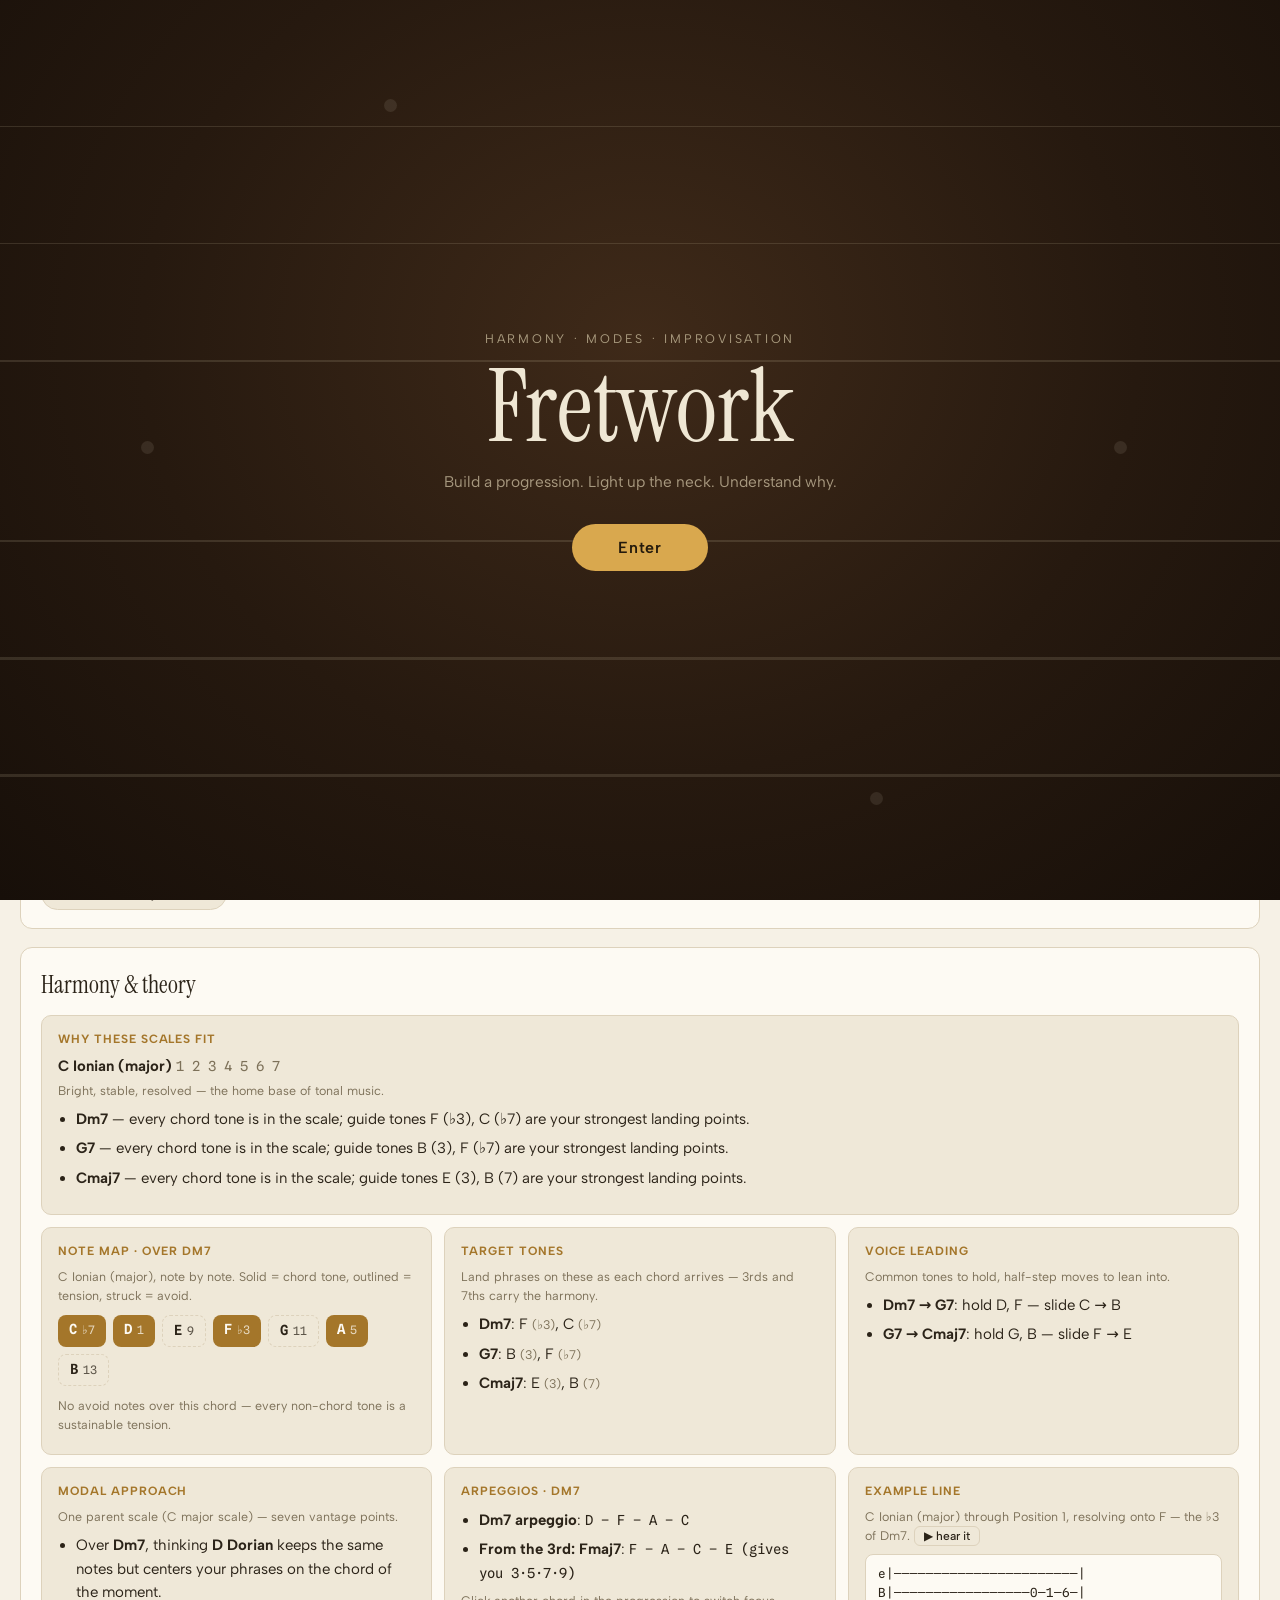
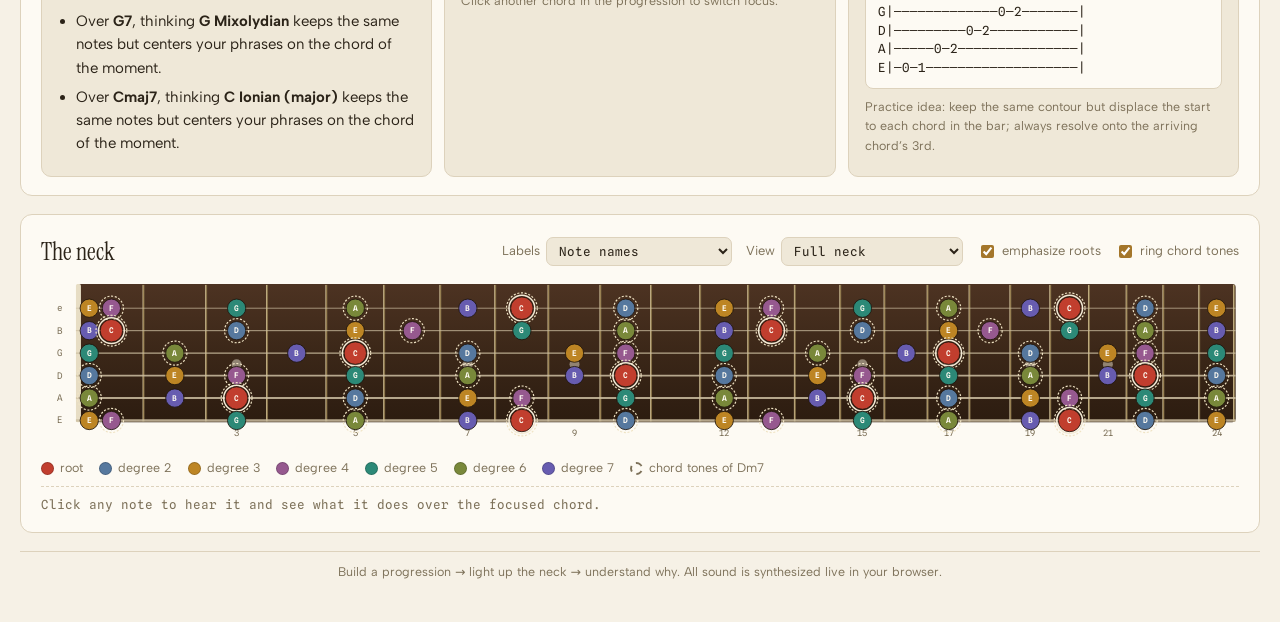
==== index.html @ 066315a7 "Fretwork: guitar harmony & scale visualizer Single-file web app: progression builder, scale/mode mat" ====
<!doctype html><html lang="en"><head><meta charset="utf-8"><meta name="viewport" content="width=device-width, initial-scale=1"></head><body>
<title>Fretwork</title>
<link rel="stylesheet" href="https://fonts.googleapis.com/css2?family=Instrument+Serif:ital@0;1&family=Albert+Sans:wght@400;500;600;700&family=Spline+Sans+Mono:wght@400;600&display=swap">
<style>
/* ============================================================
   Fretwork — styles
   Tokens: complete light palette on :root; dark redefines tokens
   only, twice (media-guarded + explicit data-theme).
   ============================================================ */

:root {
  --bg: #f6f1e6;
  --surface: #fdfaf3;
  --surface2: #efe8d8;
  --border: #ddd2bc;
  --ink: #2b2318;
  --muted: #7d7159;
  --accent: #a4762a;
  --accent-ink: #fdfaf3;
  --accent-soft: #a4762a22;
  --avoid: #b23a2c;
  --ring: #efe3c4;
  --deg1: #c13e2e; --deg2: #56789e; --deg3: #bd8524; --deg4: #96598f;
  --deg5: #2c8977; --deg6: #79883a; --deg7: #675cb0;
  --sc0: #bf5636; --sc1: #3c7c9d; --sc2: #6c8933; --sc3: #855aa8;
}
@media (prefers-color-scheme: dark) {
  :root:not([data-theme="light"]) {
    --bg: #1e1812;
    --surface: #292117;
    --surface2: #352b1d;
    --border: #493b26;
    --ink: #efe7d4;
    --muted: #a89a7e;
    --accent: #d9a84e;
    --accent-ink: #241a0c;
    --accent-soft: #d9a84e2b;
    --avoid: #e06552;
    --ring: #efe3c4;
    --deg1: #e4614c; --deg2: #7aa2ca; --deg3: #dfa63f; --deg4: #c07eb8;
    --deg5: #48b19a; --deg6: #a4b352; --deg7: #9c90dd;
    --sc0: #e07a54; --sc1: #5fa8cc; --sc2: #9cba4f; --sc3: #b287d6;
  }
}
:root[data-theme="dark"] {
  --bg: #1e1812;
  --surface: #292117;
  --surface2: #352b1d;
  --border: #493b26;
  --ink: #efe7d4;
  --muted: #a89a7e;
  --accent: #d9a84e;
  --accent-ink: #241a0c;
  --accent-soft: #d9a84e2b;
  --avoid: #e06552;
  --ring: #efe3c4;
  --deg1: #e4614c; --deg2: #7aa2ca; --deg3: #dfa63f; --deg4: #c07eb8;
  --deg5: #48b19a; --deg6: #a4b352; --deg7: #9c90dd;
  --sc0: #e07a54; --sc1: #5fa8cc; --sc2: #9cba4f; --sc3: #b287d6;
}

* { box-sizing: border-box; }
[hidden] { display: none !important; }
.prog-rail, .fret-scroll, .lib-diagram, .tab { scrollbar-color: var(--border) transparent; scrollbar-width: thin; }
body {
  margin: 0;
  background: var(--bg);
  color: var(--ink);
  font-family: 'Albert Sans', system-ui, sans-serif;
  font-size: 15px;
  line-height: 1.55;
}
#app { max-width: 1280px; margin: 0 auto; padding: 0 20px 40px; }
.mono, select, input[type="search"] { font-family: 'Spline Sans Mono', ui-monospace, monospace; }
.mono { font-size: 0.92em; }
.muted { color: var(--muted); }
.small { font-size: 12.5px; }
h2, h3 { text-wrap: balance; }

/* ---------- header ---------- */
.top {
  display: flex; align-items: center; gap: 20px; flex-wrap: wrap;
  padding: 18px 0 14px;
  border-bottom: 1px solid var(--border);
  margin-bottom: 18px;
}
.brand { display: flex; align-items: baseline; gap: 12px; margin-right: auto; }
.wordmark {
  font-family: 'Instrument Serif', Georgia, serif;
  font-size: 34px; letter-spacing: 0.01em;
}
.tagline { color: var(--muted); font-size: 12.5px; letter-spacing: 0.08em; text-transform: uppercase; }
.tabs { display: flex; gap: 6px; }
.tab-btn {
  border: 1px solid var(--border); background: var(--surface);
  color: var(--ink); border-radius: 999px; padding: 7px 18px;
  font: 600 14px 'Albert Sans', sans-serif; cursor: pointer;
}
.tab-btn.on { background: var(--accent); border-color: var(--accent); color: var(--accent-ink); }

/* ---------- panels ---------- */
.panel {
  background: var(--surface); border: 1px solid var(--border);
  border-radius: 12px; padding: 18px 20px; margin-bottom: 18px;
}
.panel-head {
  display: flex; align-items: center; justify-content: space-between;
  gap: 14px; flex-wrap: wrap; margin-bottom: 12px;
}
.panel-head h2 {
  font-family: 'Instrument Serif', Georgia, serif;
  font-size: 24px; font-weight: 400; margin: 0;
}
.actions { display: flex; align-items: center; gap: 10px; flex-wrap: wrap; }

.btn, .mini-btn {
  border: 1px solid var(--border); background: var(--surface2); color: var(--ink);
  border-radius: 8px; padding: 6px 12px; cursor: pointer;
  font: 500 13.5px 'Albert Sans', sans-serif;
}
.mini-btn { padding: 2px 9px; font-size: 12px; border-radius: 6px; }
.btn:hover, .mini-btn:hover, .chip:hover { border-color: var(--accent); }
.btn:disabled { opacity: 0.4; cursor: default; }
button:focus-visible, select:focus-visible, input:focus-visible, [data-action]:focus-visible {
  outline: 2px solid var(--accent); outline-offset: 2px;
}

/* ---------- progression rail ---------- */
.prog-rail {
  display: flex; align-items: stretch; gap: 8px;
  overflow-x: auto; padding: 4px 2px 10px;
}
.chord-arrow { align-self: center; color: var(--muted); font-size: 18px; }
.chord-card {
  position: relative; min-width: 138px; flex: 0 0 auto;
  background: var(--surface2); border: 1.5px solid var(--border);
  border-radius: 10px; padding: 10px 12px 12px; cursor: pointer;
  transition: border-color 0.15s, transform 0.15s;
}
.chord-card.focused { border-color: var(--accent); box-shadow: 0 0 0 3px var(--accent-soft); }
.chord-sym {
  font-family: 'Instrument Serif', Georgia, serif;
  font-size: 30px; line-height: 1.1; cursor: pointer;
}
.chord-sym:hover { color: var(--accent); }
.chord-notes { color: var(--muted); font-size: 11.5px; margin: 2px 0 8px; }
.chord-selects { display: grid; gap: 5px; }
.chord-selects select {
  width: 100%; padding: 4px 6px; border-radius: 6px;
  border: 1px solid var(--border); background: var(--surface); color: var(--ink);
  font-size: 12px;
}
.chord-remove {
  position: absolute; top: 6px; right: 8px;
  border: none; background: none; color: var(--muted);
  font-size: 16px; cursor: pointer; padding: 0 4px; border-radius: 4px;
}
.chord-remove:hover { color: var(--avoid); }
.chord-remove:disabled { opacity: 0.25; cursor: default; }

/* ---------- suggestions ---------- */
.fam-card {
  border: 1px solid var(--border); border-radius: 10px;
  padding: 12px 14px; margin-bottom: 10px; background: var(--surface2);
}
.fam-head { display: flex; align-items: center; gap: 10px; margin-bottom: 8px; flex-wrap: wrap; }
.badge {
  font-size: 11px; font-weight: 600; letter-spacing: 0.05em;
  padding: 2px 9px; border-radius: 999px;
  background: var(--accent-soft); color: var(--accent);
  border: 1px solid var(--accent);
}
.chip-row { display: flex; flex-wrap: wrap; gap: 7px; }
.chip {
  border: 1px solid var(--border); background: var(--surface); color: var(--ink);
  border-radius: 999px; padding: 5px 13px; cursor: pointer;
  font: 500 13px 'Albert Sans', sans-serif; text-align: left;
}
.chip small { color: var(--muted); font-weight: 400; }
.chip.on { background: var(--accent); border-color: var(--accent); color: var(--accent-ink); }
.chip.on small { color: var(--accent-ink); opacity: 0.75; }
.near { margin: 6px 0 14px; }
.near summary { cursor: pointer; color: var(--muted); font-size: 13.5px; padding: 4px 0; }
.near > div { padding-top: 8px; }
#sugg-perchord h3, #selected-scales h3 {
  font-size: 12px; text-transform: uppercase; letter-spacing: 0.08em;
  color: var(--muted); margin: 16px 0 8px;
}
.perchord-row { display: flex; align-items: baseline; gap: 12px; margin-bottom: 7px; flex-wrap: wrap; }
.pc-label { min-width: 72px; font-weight: 600; }
.sel-row { display: flex; flex-wrap: wrap; gap: 8px; }
.sel-pill {
  display: inline-flex; align-items: center; gap: 7px;
  border: 1px solid var(--border); border-radius: 999px;
  background: var(--surface2); padding: 5px 8px 5px 10px; font-size: 13.5px;
}
.sel-pill button { border: none; background: none; color: var(--muted); cursor: pointer; font-size: 13px; padding: 0 3px; }
.sel-pill button:hover { color: var(--accent); }
.swatch {
  display: inline-block; width: 13px; height: 13px; border-radius: 50%;
  border: 1px solid #00000033;
}
.swatch.ring { background: none; border: 2px dashed var(--muted); }

/* ---------- theory panel ---------- */
.theory-grid {
  display: grid; gap: 12px;
  grid-template-columns: repeat(auto-fit, minmax(310px, 1fr));
}
.tcard {
  border: 1px solid var(--border); border-radius: 10px;
  background: var(--surface2); padding: 14px 16px;
}
.tcard.wide { grid-column: 1 / -1; }
.tcard h3 {
  margin: 0 0 6px; font-size: 12px; font-weight: 700;
  text-transform: uppercase; letter-spacing: 0.08em; color: var(--accent);
}
.tcard ul { margin: 8px 0 0; padding-left: 18px; }
.tcard li { margin-bottom: 6px; }
.tcard p { margin: 6px 0; }
.theory-sub { margin-bottom: 10px; }
.theory-sub p { margin: 3px 0; }
.nchip-row { display: flex; flex-wrap: wrap; gap: 7px; margin: 10px 0; }
.nchip {
  display: inline-flex; align-items: baseline; gap: 5px;
  padding: 4px 11px; border-radius: 8px; font-weight: 600; font-size: 14px;
  font-family: 'Spline Sans Mono', monospace;
}
.nchip small { font-weight: 400; color: inherit; opacity: 0.75; }
.nchip.chord { background: var(--accent); color: var(--accent-ink); }
.nchip.tension { border: 1.5px dashed var(--border); color: var(--ink); }
.nchip.avoid { border: 1.5px solid var(--avoid); color: var(--avoid); text-decoration: line-through; }
.tab {
  background: var(--surface); border: 1px solid var(--border); border-radius: 8px;
  padding: 10px 12px; overflow-x: auto; font-size: 12.5px; line-height: 1.5;
  margin: 8px 0;
}

/* ---------- fretboard ---------- */
.fret-controls { display: flex; align-items: center; gap: 14px; flex-wrap: wrap; }
.ctl { display: inline-flex; align-items: center; gap: 6px; font-size: 13px; color: var(--muted); }
.ctl select {
  padding: 5px 8px; border-radius: 7px; border: 1px solid var(--border);
  background: var(--surface2); color: var(--ink); font-size: 12.5px;
}
.chk { display: inline-flex; align-items: center; gap: 5px; font-size: 13px; color: var(--muted); cursor: pointer; }
.chk input { accent-color: var(--accent); }
.pos-controls { display: inline-flex; align-items: center; gap: 8px; }
.fret-scroll { overflow-x: auto; padding-bottom: 6px; }
#fret-wrap svg { min-width: 1080px; display: block; }
#fret-wrap svg.fb-compact { min-width: 0; }
g.note.clickable { cursor: pointer; }
.legend { display: flex; flex-wrap: wrap; gap: 6px 16px; margin-top: 10px; font-size: 12.5px; color: var(--muted); }
.lg { display: inline-flex; align-items: center; gap: 6px; }
.status {
  margin-top: 8px; font-size: 12.5px; color: var(--muted);
  border-top: 1px dashed var(--border); padding-top: 8px; min-height: 1.6em;
}

/* ---------- library ---------- */
#lib-search {
  border: 1px solid var(--border); background: var(--surface2); color: var(--ink);
  border-radius: 8px; padding: 8px 14px; font-size: 13.5px; width: min(360px, 100%);
}
.lib-cats { margin-bottom: 16px; }
.lib-grid {
  display: grid; gap: 14px;
  grid-template-columns: repeat(auto-fill, minmax(330px, 1fr));
}
.lib-card {
  border: 1px solid var(--border); border-radius: 10px;
  background: var(--surface2); padding: 14px 16px;
  display: flex; flex-direction: column;
}
.lib-card header { display: flex; align-items: center; justify-content: space-between; gap: 10px; }
.lib-card h3 {
  margin: 0; font-family: 'Instrument Serif', Georgia, serif;
  font-weight: 400; font-size: 19px;
}
.lib-body { font-size: 13.5px; }
.lib-body p { margin: 8px 0; }
.lib-diagram { margin-top: auto; padding-top: 8px; overflow-x: auto; }
.lib-actions { display: flex; align-items: center; gap: 10px; margin-top: 8px; flex-wrap: wrap; }

/* ---------- footer ---------- */
.foot {
  color: var(--muted); font-size: 12.5px; text-align: center;
  padding: 10px 0 0; border-top: 1px solid var(--border);
}

/* ---------- splash ----------
   Deliberately single-theme: the splash is the dark-wood stage
   curtain in both light and dark mode; every color is explicit. */
#splash {
  position: fixed; inset: 0; z-index: 50;
  background: radial-gradient(ellipse at 50% 38%, #3f2a19 0%, #26190f 55%, #170f09 100%);
  display: grid; place-items: center; overflow: hidden;
  transition: opacity 0.7s ease, visibility 0.7s;
}
#splash.gone { opacity: 0; visibility: hidden; pointer-events: none; }
.splash-strings { position: absolute; inset: 0; }
.splash-strings span {
  position: absolute; left: 0; right: 0; display: block;
  background: #cdbfa2; opacity: 0.16; transform-origin: left center;
  animation: strum 1.1s cubic-bezier(0.2, 0.7, 0.3, 1) both;
}
.splash-strings i {
  position: absolute; width: 13px; height: 13px; border-radius: 50%;
  background: #e9e2cf; opacity: 0.1;
}
.splash-card {
  position: relative; text-align: center; padding: 24px;
  animation: rise 0.9s ease 0.35s both;
}
.splash-eyebrow {
  color: #a89a7e; font-size: 12.5px; letter-spacing: 0.22em;
  text-transform: uppercase; margin: 0 0 6px;
}
.splash-title {
  font-family: 'Instrument Serif', Georgia, serif; font-weight: 400;
  color: #efe7d4; font-size: clamp(58px, 13vw, 100px);
  line-height: 1.05; margin: 0;
}
.splash-tag { color: #cdbfa2; opacity: 0.75; margin: 10px 0 0; font-size: 15.5px; }
.splash-enter {
  margin-top: 30px; border: none; cursor: pointer;
  background: #d9a84e; color: #241a0c;
  border-radius: 999px; padding: 14px 46px;
  font: 600 16px 'Albert Sans', sans-serif; letter-spacing: 0.04em;
  transition: transform 0.15s ease, background 0.15s ease;
}
.splash-enter:hover { background: #e7bc66; transform: translateY(-1px); }
.splash-enter:focus-visible { outline: 2px solid #efe7d4; outline-offset: 3px; }
@keyframes strum { from { transform: scaleX(0); opacity: 0; } }
@keyframes rise { from { transform: translateY(14px); opacity: 0; } }

/* ---------- responsive ---------- */
@media (max-width: 640px) {
  #app { padding: 0 10px 30px; }
  .panel { padding: 13px 13px; }
  .wordmark { font-size: 27px; }
  .tagline { display: none; }
  .chord-card { min-width: 120px; }
  .panel-head h2 { font-size: 21px; }
}
@media (prefers-reduced-motion: reduce) {
  * { transition: none !important; animation: none !important; }
}
</style>
<div id="app">
<div id="splash">
  <div class="splash-strings" aria-hidden="true">
    <span style="top:14%;height:1px;animation-delay:.05s"></span>
    <span style="top:27%;height:1.3px;animation-delay:.14s"></span>
    <span style="top:40%;height:1.7px;animation-delay:.23s"></span>
    <span style="top:60%;height:2.1px;animation-delay:.32s"></span>
    <span style="top:73%;height:2.5px;animation-delay:.41s"></span>
    <span style="top:86%;height:3px;animation-delay:.5s"></span>
    <i style="left:11%;top:49%"></i><i style="left:87%;top:49%"></i>
    <i style="left:30%;top:11%"></i><i style="left:68%;top:88%"></i>
  </div>
  <div class="splash-card">
    <p class="splash-eyebrow">harmony · modes · improvisation</p>
    <h1 class="splash-title">Fretwork</h1>
    <p class="splash-tag">Build a progression. Light up the neck. Understand why.</p>
    <button id="enter-btn" class="splash-enter">Enter</button>
  </div>
</div>
<header class="top">
  <div class="brand">
    <span class="wordmark">Fretwork</span>
    <span class="tagline">harmony · modes · improvisation</span>
  </div>
  <nav class="tabs" aria-label="Views">
    <button class="tab-btn" data-action="tab" data-tab="studio">Studio</button>
    <button class="tab-btn" data-action="tab" data-tab="library">Library</button>
  </nav>
  <button id="theme-btn" class="btn theme-btn" data-action="theme" title="Theme">◐ auto</button>
</header>

<main id="view-studio">
  <section class="panel">
    <div class="panel-head">
      <h2>Progression</h2>
      <div class="actions">
        <span id="prog-count" class="muted small"></span>
        <button class="btn" data-action="play-prog">▶ Play</button>
        <button class="btn" id="add-chord" data-action="add-chord">＋ Add chord</button>
      </div>
    </div>
    <div id="prog-rail" class="prog-rail"></div>
    <p class="muted small">Click a card to focus it (theory panels follow the focused chord) · click the big symbol to hear it · 2–12 chords.</p>
  </section>

  <section class="panel">
    <div class="panel-head"><h2>Scales that fit</h2></div>
    <div id="sugg-full"></div>
    <details id="sugg-near" class="near"><summary>Near fits — one clashing chord</summary><div></div></details>
    <div id="sugg-perchord"></div>
    <div id="selected-scales"></div>
  </section>

  <section class="panel">
    <div class="panel-head"><h2>Harmony &amp; theory</h2></div>
    <div id="theory-panel" class="theory-grid"></div>
  </section>

  <section class="panel">
    <div class="panel-head">
      <h2>The neck</h2>
      <div class="fret-controls">
        <label class="ctl">Labels
          <select id="label-mode">
            <option value="names" selected>Note names</option>
            <option value="intervals">Intervals (♭3, ♯4…)</option>
            <option value="degrees">Degrees (1–7)</option>
            <option value="none">None</option>
          </select>
        </label>
        <label class="ctl">View
          <select id="view-mode">
            <option value="full" selected>Full neck</option>
            <option value="caged">CAGED positions</option>
            <option value="3nps">3 notes per string</option>
            <option value="custom">Custom shape</option>
          </select>
        </label>
        <label class="chk"><input type="checkbox" id="opt-roots" checked> emphasize roots</label>
        <label class="chk"><input type="checkbox" id="opt-rings" checked> ring chord tones</label>
        <span id="pos-controls" class="pos-controls" hidden>
          <button class="btn" data-action="pos-prev" aria-label="Previous position">‹</button>
          <span id="pos-label" class="small"></span>
          <button class="btn" data-action="pos-next" aria-label="Next position">›</button>
        </span>
        <button class="btn" id="clear-custom" data-action="clear-custom" hidden>Clear shape</button>
      </div>
    </div>
    <div class="fret-scroll"><div id="fret-wrap"></div></div>
    <div id="fret-legend" class="legend"></div>
    <div id="fret-status" class="status mono" aria-live="polite">Click any note to hear it and see what it does over the focused chord.</div>
  </section>
</main>

<main id="view-library" hidden>
  <section class="panel">
    <div class="panel-head">
      <h2>Theory library</h2>
      <input id="lib-search" type="search" placeholder="Search scales, chords, harmony…" aria-label="Search the library">
    </div>
    <div id="lib-cats" class="chip-row lib-cats"></div>
    <div id="lib-list" class="lib-grid"></div>
  </section>
</main>

<footer class="foot">
  Build a progression → light up the neck → understand why. All sound is synthesized live in your browser.
</footer>
</div>
<script>
/* ============================================================
   Fretwork — theory data layer
   Single source of truth: every scale and chord is defined by a
   degree-formula array; semitones are derived from it, so the
   displayed formula can never disagree with the computed notes.
   ============================================================ */

const DEG_SEMITONES = {
  '1': 0, '♭2': 1, '2': 2, '♯2': 3, '♭3': 3, '3': 4, '4': 5, '♯4': 6,
  '♭5': 6, '5': 7, '♯5': 8, '♭6': 8, '6': 9, '♭♭7': 9, '♭7': 10, '7': 11,
  '♭9': 1, '9': 2, '♯9': 3, '11': 5, '♯11': 6, '♭13': 8, '13': 9,
};

const LETTERS = ['C', 'D', 'E', 'F', 'G', 'A', 'B'];
const LETTER_PCS = { C: 0, D: 2, E: 4, F: 5, G: 7, A: 9, B: 11 };

// Preferred spelling per pitch class (jazz-leaning: flats for black keys except F♯)
const PC_PREFERRED = ['C', 'D♭', 'D', 'E♭', 'E', 'F', 'F♯', 'G', 'A♭', 'A', 'B♭', 'B'];
const PC_SHARP = ['C', 'C♯', 'D', 'D♯', 'E', 'F', 'F♯', 'G', 'G♯', 'A', 'A♯', 'B'];
const PC_FLAT  = ['C', 'D♭', 'D', 'E♭', 'E', 'F', 'G♭', 'G', 'A♭', 'A', 'B♭', 'B'];
// Root choices offered in dropdowns (dual-named where enharmonic)
const ROOT_CHOICES = [
  { pc: 0, label: 'C' }, { pc: 1, label: 'C♯ / D♭' }, { pc: 2, label: 'D' },
  { pc: 3, label: 'D♯ / E♭' }, { pc: 4, label: 'E' }, { pc: 5, label: 'F' },
  { pc: 6, label: 'F♯ / G♭' }, { pc: 7, label: 'G' }, { pc: 8, label: 'G♯ / A♭' },
  { pc: 9, label: 'A' }, { pc: 10, label: 'A♯ / B♭' }, { pc: 11, label: 'B' },
];

/* ---------------- Chord types ----------------
   family drives tension/avoid-note logic:
   major | minor | dominant | dim | aug | sus            */
const CHORD_TYPES = {
  maj:   { name: 'Major',            symbol: '',       degrees: ['1', '3', '5'],                family: 'major' },
  min:   { name: 'Minor',            symbol: 'm',      degrees: ['1', '♭3', '5'],               family: 'minor' },
  dom7:  { name: 'Dominant 7',       symbol: '7',      degrees: ['1', '3', '5', '♭7'],          family: 'dominant' },
  maj7:  { name: 'Major 7',          symbol: 'maj7',   degrees: ['1', '3', '5', '7'],           family: 'major' },
  min7:  { name: 'Minor 7',          symbol: 'm7',     degrees: ['1', '♭3', '5', '♭7'],         family: 'minor' },
  maj6:  { name: 'Major 6',          symbol: '6',      degrees: ['1', '3', '5', '6'],           family: 'major' },
  min6:  { name: 'Minor 6',          symbol: 'm6',     degrees: ['1', '♭3', '5', '6'],          family: 'minor' },
  mMaj7: { name: 'Minor–major 7',    symbol: 'm(maj7)',degrees: ['1', '♭3', '5', '7'],          family: 'minor' },
  dim:   { name: 'Diminished',       symbol: 'dim',    degrees: ['1', '♭3', '♭5'],              family: 'dim' },
  dim7:  { name: 'Diminished 7',     symbol: 'dim7',   degrees: ['1', '♭3', '♭5', '♭♭7'],       family: 'dim' },
  m7b5:  { name: 'Half-diminished',  symbol: 'm7♭5',   degrees: ['1', '♭3', '♭5', '♭7'],        family: 'dim' },
  aug:   { name: 'Augmented',        symbol: 'aug',    degrees: ['1', '3', '♯5'],               family: 'aug' },
  sus2:  { name: 'Sus2',             symbol: 'sus2',   degrees: ['1', '2', '5'],                family: 'sus' },
  sus4:  { name: 'Sus4',             symbol: 'sus4',   degrees: ['1', '4', '5'],                family: 'sus' },
  sus7:  { name: '7sus4',            symbol: '7sus4',  degrees: ['1', '4', '5', '♭7'],          family: 'dominant' },
  dom9:  { name: 'Dominant 9',       symbol: '9',      degrees: ['1', '3', '5', '♭7', '9'],     family: 'dominant' },
  b5:    { name: '7♭5',              symbol: '7♭5',    degrees: ['1', '3', '♭5', '♭7'],         family: 'dominant' },
  s5:    { name: '7♯5',              symbol: '7♯5',    degrees: ['1', '3', '♯5', '♭7'],         family: 'dominant' },
  b9:    { name: '7♭9',              symbol: '7♭9',    degrees: ['1', '3', '5', '♭7', '♭9'],    family: 'dominant' },
  s9:    { name: '7♯9',              symbol: '7♯9',    degrees: ['1', '3', '5', '♭7', '♯9'],    family: 'dominant' },
  alt:   { name: '7alt',             symbol: '7alt',   degrees: ['1', '3', '♭7', '♭9', '♯9', '♭5', '♯5'], family: 'dominant' },
};

/* ---------------- Scales & modes ---------------- */
const SCALE_CATEGORIES = [
  'Major scale modes', 'Minor scales', 'Harmonic minor', 'Melodic minor modes',
  'Pentatonic & blues', 'Bebop', 'Symmetric',
];

const SCALES = {
  ionian:       { name: 'Ionian (major)',        cat: 'Major scale modes', degrees: ['1','2','3','4','5','6','7'],
    character: 'Bright, stable, resolved — the home base of tonal music.',
    use: 'Major and maj7 chords functioning as the tonic (I).' },
  dorian:       { name: 'Dorian',                cat: 'Major scale modes', degrees: ['1','2','♭3','4','5','6','♭7'],
    character: 'Minor with a bright natural 6 — soulful and open, less dark than Aeolian.',
    use: 'Minor 7 chords, especially the ii chord and modal minor vamps (So What, Oye Como Va).' },
  phrygian:     { name: 'Phrygian',              cat: 'Major scale modes', degrees: ['1','♭2','♭3','4','5','♭6','♭7'],
    character: 'Dark and Spanish-flavored; the ♭2 is its signature tension.',
    use: 'Minor chords in flamenco/metal contexts; the iii chord in a major key.' },
  lydian:       { name: 'Lydian',                cat: 'Major scale modes', degrees: ['1','2','3','♯4','5','6','7'],
    character: 'Floating, dreamlike major sound — the ♯4 removes the major scale’s only avoid note.',
    use: 'Maj7 chords, especially IV; film-score colors; maj7♯11.' },
  mixolydian:   { name: 'Mixolydian',            cat: 'Major scale modes', degrees: ['1','2','3','4','5','6','♭7'],
    character: 'Major with a ♭7 — bluesy, rolling, unresolved. The dominant-chord home scale.',
    use: 'Dominant 7 chords, blues and rock vamps, the V chord.' },
  aeolian:      { name: 'Aeolian (natural minor)', cat: 'Minor scales',    degrees: ['1','2','♭3','4','5','♭6','♭7'],
    character: 'The natural minor scale — melancholy, classic minor-key sound.',
    use: 'Minor tonic chords (i); rock and pop minor keys.' },
  locrian:      { name: 'Locrian',               cat: 'Major scale modes', degrees: ['1','♭2','♭3','4','♭5','♭6','♭7'],
    character: 'Unstable by design: no perfect 5th. At home only over half-diminished chords.',
    use: 'm7♭5 chords (the ii in a minor ii–V–i).' },
  harmonicMinor:{ name: 'Harmonic minor',        cat: 'Harmonic minor',   degrees: ['1','2','♭3','4','5','♭6','7'],
    character: 'Minor with a raised 7 — the aug-2nd gap between ♭6 and 7 gives it an exotic pull.',
    use: 'Minor keys where the V chord is dominant; m(maj7) chords.' },
  phrygDom:     { name: 'Phrygian dominant',     cat: 'Harmonic minor',   degrees: ['1','♭2','3','4','5','♭6','♭7'],
    character: '5th mode of harmonic minor — flamenco, klezmer, surf. Major 3rd against ♭2 and ♭6.',
    use: 'V7 chords resolving to minor (esp. 7♭9); Spanish vamps.' },
  melodicMinor: { name: 'Melodic minor',         cat: 'Melodic minor modes', degrees: ['1','2','♭3','4','5','6','7'],
    character: 'A minor scale whose top half is pure major — smooth, sophisticated minor sound.',
    use: 'm6 and m(maj7) chords; the minor tonic in jazz.' },
  dorianB2:     { name: 'Dorian ♭2',             cat: 'Melodic minor modes', degrees: ['1','♭2','♭3','4','5','6','♭7'],
    character: '2nd mode of melodic minor — Dorian shaded darker by the ♭2.',
    use: 'Susb9 sounds; Phrygian-flavored m7 chords.' },
  lydianAug:    { name: 'Lydian augmented',      cat: 'Melodic minor modes', degrees: ['1','2','3','♯4','♯5','6','7'],
    character: '3rd mode of melodic minor — Lydian pushed further out with a ♯5.',
    use: 'Maj7♯5 chords; dreamlike, unresolved major colors.' },
  lydianDom:    { name: 'Lydian dominant',       cat: 'Melodic minor modes', degrees: ['1','2','3','♯4','5','6','♭7'],
    character: '4th mode of melodic minor — Mixolydian with ♯4. The classic sound over 7♯11.',
    use: 'Non-resolving dominants: tritone subs, backdoor dominants, bVII7.' },
  mixoB6:       { name: 'Mixolydian ♭6',         cat: 'Melodic minor modes', degrees: ['1','2','3','4','5','♭6','♭7'],
    character: '5th mode of melodic minor — a dominant sound that leans toward minor.',
    use: 'V7 resolving to minor; 7♭13 chords.' },
  locrianN2:    { name: 'Locrian ♮2',            cat: 'Melodic minor modes', degrees: ['1','2','♭3','4','♭5','♭6','♭7'],
    character: '6th mode of melodic minor — Locrian with a usable natural 9.',
    use: 'The modern first choice over m7♭5 chords.' },
  altered:      { name: 'Altered (super Locrian)', cat: 'Melodic minor modes', degrees: ['1','♭2','♯2','3','♭5','♭6','♭7'],
    character: '7th mode of melodic minor — every tension altered: ♭9 ♯9 ♭5 ♯5. Maximum pull.',
    use: 'V7alt chords resolving strongly (usually to minor, often to major too).' },
  majPent:      { name: 'Major pentatonic',      cat: 'Pentatonic & blues', degrees: ['1','2','3','5','6'],
    character: 'Five notes, zero avoid notes — the safest bright melodic vocabulary there is.',
    use: 'Major chords and keys; country, pop, rock solos.' },
  minPent:      { name: 'Minor pentatonic',      cat: 'Pentatonic & blues', degrees: ['1','♭3','4','5','♭7'],
    character: 'The guitarist’s mother tongue. Five notes that work over nearly any minor or bluesy chord.',
    use: 'Minor chords, blues, rock — and over dominant chords for a gritty ♯9 color.' },
  minBlues:     { name: 'Minor blues scale',     cat: 'Pentatonic & blues', degrees: ['1','♭3','4','♭5','5','♭7'],
    character: 'Minor pentatonic plus the ♭5 “blue note” — a chromatic passing tone with attitude.',
    use: 'Blues in any form; minor and dominant chords.' },
  majBlues:     { name: 'Major blues scale',     cat: 'Pentatonic & blues', degrees: ['1','2','♭3','3','5','6'],
    character: 'Major pentatonic plus the ♭3 blue note sliding into the 3 — sweet with a smirk.',
    use: 'Major-key blues, western swing, BB King-style major phrasing.' },
  bebopDom:     { name: 'Bebop dominant',        cat: 'Bebop',            degrees: ['1','2','3','4','5','6','♭7','7'],
    character: 'Mixolydian plus a passing natural 7 — eight notes so chord tones land on downbeats.',
    use: 'Dominant 7 chords in swing/bebop lines.' },
  bebopMaj:     { name: 'Bebop major',           cat: 'Bebop',            degrees: ['1','2','3','4','5','♯5','6','7'],
    character: 'Major scale plus a passing ♯5 between 5 and 6 — the same downbeat trick for major chords.',
    use: 'Major and maj6 chords in swing lines.' },
  wholeTone:    { name: 'Whole tone',            cat: 'Symmetric',        degrees: ['1','2','3','♯4','♯5','♭7'],
    character: 'Six equal whole steps — weightless, ambiguous, dreamlike. Only two of these exist.',
    use: '7♯5 and 7♭5 chords; augmented colors.' },
  dimWH:        { name: 'Diminished (whole–half)', cat: 'Symmetric',      degrees: ['1','2','♭3','4','♭5','♭6','6','7'],
    character: 'Eight notes alternating whole–half. Symmetric: repeats every minor 3rd.',
    use: 'dim7 chords. Only three distinct diminished scales exist.' },
  dimHW:        { name: 'Diminished (half–whole)', cat: 'Symmetric',      degrees: ['1','♭2','♯2','3','♯4','5','6','♭7'],
    character: 'Half–whole ordering — a dominant sound with ♭9, ♯9 and ♯11 but a natural 13.',
    use: '7♭9 and 13♭9 chords; Stravinsky-to-jazz crunch.' },
  augScale:     { name: 'Augmented scale',       cat: 'Symmetric',        degrees: ['1','♯2','3','5','♯5','7'],
    character: 'Alternating minor 3rd / half step — repeats every major 3rd. Angular, modern.',
    use: 'Maj7♯5 and aug chords; Coltrane-school colors.' },
};

// Mode families: modes that share one parent pitch-class set,
// listed in parent-degree order. Used to group suggestions.
const MODE_FAMILIES = [
  { parent: 'ionian', label: 'major scale',
    modes: [['ionian',0],['dorian',2],['phrygian',4],['lydian',5],['mixolydian',7],['aeolian',9],['locrian',11]] },
  { parent: 'melodicMinor', label: 'melodic minor',
    modes: [['melodicMinor',0],['dorianB2',2],['lydianAug',3],['lydianDom',5],['mixoB6',7],['locrianN2',9],['altered',11]] },
  { parent: 'harmonicMinor', label: 'harmonic minor',
    modes: [['harmonicMinor',0],['phrygDom',7]] },
];

/* Chord-scale map: candidate scale keys (built on the chord root)
   per chord type, in rough order of "most inside" → "most out". */
const CHORD_SCALE_MAP = {
  maj:   ['ionian', 'lydian', 'majPent', 'majBlues', 'bebopMaj'],
  maj7:  ['ionian', 'lydian', 'majPent', 'bebopMaj', 'lydianAug'],
  maj6:  ['ionian', 'lydian', 'majPent', 'bebopMaj'],
  min:   ['dorian', 'aeolian', 'minPent', 'melodicMinor', 'minBlues'],
  min7:  ['dorian', 'aeolian', 'phrygian', 'minPent', 'minBlues'],
  min6:  ['dorian', 'melodicMinor', 'minPent'],
  mMaj7: ['melodicMinor', 'harmonicMinor'],
  dom7:  ['mixolydian', 'lydianDom', 'bebopDom', 'minPent', 'minBlues', 'dimHW', 'altered'],
  dom9:  ['mixolydian', 'lydianDom', 'bebopDom'],
  sus7:  ['mixolydian', 'dorianB2', 'majPent'],
  sus2:  ['ionian', 'mixolydian', 'majPent'],
  sus4:  ['mixolydian', 'ionian', 'minPent'],
  dim:   ['dimWH', 'locrian'],
  dim7:  ['dimWH'],
  m7b5:  ['locrianN2', 'locrian'],
  aug:   ['wholeTone', 'augScale', 'lydianAug'],
  b5:    ['wholeTone', 'lydianDom', 'altered'],
  s5:    ['wholeTone', 'altered', 'mixoB6'],
  b9:    ['dimHW', 'phrygDom', 'altered'],
  s9:    ['altered', 'dimHW', 'minBlues'],
  alt:   ['altered'],
};
/* ============================================================
   Fretwork — harmony engine
   Pure functions over the theory data. No DOM access here.
   ============================================================ */

const mod12 = (n) => ((n % 12) + 12) % 12;

function degreeNumber(deg) { return parseInt(deg.replace(/[^0-9]/g, ''), 10); }

function scalePcs(rootPc, scaleKey) {
  return SCALES[scaleKey].degrees.map((d) => mod12(rootPc + DEG_SEMITONES[d]));
}
function chordPcs(rootPc, typeKey) {
  return CHORD_TYPES[typeKey].degrees.map((d) => mod12(rootPc + DEG_SEMITONES[d]));
}

/* ---------- Spelling ---------- */
// Spell one degree relative to a named root, using letter arithmetic
// so F♯ major yields E♯, not F.
// pragmatic=true swaps theoretically-correct-but-awkward names
// (F♭, B♯, double accidentals) for their everyday equivalents —
// used for chord symbols, where B♭m7♭5 beats A♯m7♭5.
function spellDegree(rootName, rootPc, deg, pragmatic = false) {
  const rootLetter = rootName[0];
  const li = LETTERS.indexOf(rootLetter);
  const n = degreeNumber(deg);
  const letter = LETTERS[(li + n - 1) % 7];
  const target = mod12(rootPc + DEG_SEMITONES[deg]);
  const diff = mod12(target - LETTER_PCS[letter]);
  const acc = { 0: '', 1: '♯', 2: '𝄪', 11: '♭', 10: '𝄫' }[diff];
  const out = acc === undefined ? PC_PREFERRED[target] : letter + acc;
  if (pragmatic && (/[𝄪𝄫]/.test(out) || ['E♯', 'B♯', 'C♭', 'F♭'].includes(out)))
    return PC_PREFERRED[target];
  return out;
}

// Choose the root spelling (sharp vs flat name) that spells the
// whole degree set with the fewest ugly accidentals.
function bestRootName(rootPc, degrees, pragmatic = false) {
  const candidates = [...new Set([PC_SHARP[rootPc], PC_FLAT[rootPc]])];
  const preferred = PC_PREFERRED[rootPc];
  const cost = (name) => degrees.reduce((sum, d) => {
    const s = spellDegree(name, rootPc, d, pragmatic);
    if (/[𝄪𝄫]/.test(s)) return sum + 3;
    if (['E♯', 'B♯', 'C♭', 'F♭'].includes(s)) return sum + 2;
    if (/[♯♭]/.test(s)) return sum + 1;
    return sum;
  }, 0) + (name === preferred ? 0 : 0.1);
  candidates.sort((a, b) => cost(a) - cost(b));
  return candidates[0];
}

function spellScale(rootPc, scaleKey) {
  const degrees = SCALES[scaleKey].degrees;
  const rootName = bestRootName(rootPc, degrees);
  return { rootName, notes: degrees.map((d) => spellDegree(rootName, rootPc, d)) };
}
function spellChord(rootPc, typeKey) {
  const degrees = CHORD_TYPES[typeKey].degrees;
  const rootName = bestRootName(rootPc, degrees, true);
  return { rootName, notes: degrees.map((d) => spellDegree(rootName, rootPc, d, true)) };
}
function chordSymbol(chord) {
  return spellChord(chord.root, chord.type).rootName + CHORD_TYPES[chord.type].symbol;
}

/* ---------- Interval naming (note against a chord) ---------- */
const TENSION_NAMES = ['R', '♭9', '9', '♯9', '3', '11', '♯11', '5', '♭13', '13', '♭7', '7'];

/* ---------- Scale ↔ progression matching ---------- */
// A scale "fits" a chord when every chord tone is in the scale.
function scaleFitsChord(pcsSet, chord) {
  return chordPcs(chord.root, chord.type).every((pc) => pcsSet.has(pc));
}

// All (root, scale) pairs ranked against the progression.
// Returns { full, near, perChord } — see README for the algorithm.
function matchScales(progression) {
  const full = [];
  const near = [];
  const n = progression.length;
  const chordRootSet = new Set(progression.map((c) => c.root));

  for (let root = 0; root < 12; root++) {
    for (const key of Object.keys(SCALES)) {
      const pcs = scalePcs(root, key);
      const set = new Set(pcs);
      const fits = progression.map((c) => scaleFitsChord(set, c));
      const count = fits.filter(Boolean).length;
      const entry = { root, key, pcs, count, fits };
      if (count === n) full.push(entry);
      else if (n >= 3 && count === n - 1) near.push(entry);
    }
  }

  const catRank = (k) => SCALE_CATEGORIES.indexOf(SCALES[k].cat);
  const rank = (e) =>
    (e.root === progression[0].root ? 0 : chordRootSet.has(e.root) ? 1 : 2) * 100 + catRank(e.key);
  full.sort((a, b) => rank(a) - rank(b));
  near.sort((a, b) => rank(a) - rank(b));

  // Per-chord chord-scale suggestions, ranked by agreement with the
  // notes the rest of the progression uses.
  const unionPcs = new Set(progression.flatMap((c) => chordPcs(c.root, c.type)));
  const perChord = progression.map((chord) => {
    const cands = CHORD_SCALE_MAP[chord.type] || ['ionian'];
    return cands
      .map((key) => {
        const pcs = scalePcs(chord.root, key);
        const overlap = pcs.filter((pc) => unionPcs.has(pc)).length / pcs.length;
        return { root: chord.root, key, pcs, overlap };
      })
      .sort((a, b) => b.overlap - a.overlap)
      .slice(0, 4);
  });

  return { full, near, perChord };
}

// Group full fits: mode-family sets collapse into one family card;
// everything else lists individually.
function groupFullFits(full) {
  const families = [];
  const singles = [];
  const seenFamily = new Set();
  const modeToFamily = {};
  for (const fam of MODE_FAMILIES)
    for (const [k, offset] of fam.modes) modeToFamily[k] = { fam, offset };

  for (const e of full) {
    const m = modeToFamily[e.key];
    if (m) {
      const parentRoot = mod12(e.root - m.offset);
      const id = m.fam.parent + ':' + parentRoot;
      if (seenFamily.has(id)) continue;
      seenFamily.add(id);
      const modes = m.fam.modes.map(([k, off]) => ({ root: mod12(parentRoot + off), key: k }));
      families.push({ id, fam: m.fam, parentRoot, modes, rank: full.indexOf(e) });
    } else {
      singles.push(e);
    }
  }
  return { families, singles };
}

/* ---------- Note classification over a chord ----------
   Each scale note is a chord tone, a tension, or an avoid note.
   Avoid = a non-chord-tone a half step above a chord tone (it pulls
   down and blurs the chord), EXCEPT altered tensions over dominant
   chords, where that rub is the point.                              */
function classifyNote(pc, chord) {
  const cPcs = chordPcs(chord.root, chord.type);
  const family = CHORD_TYPES[chord.type].family;
  const interval = mod12(pc - chord.root);
  const name = TENSION_NAMES[interval];
  const idx = cPcs.indexOf(pc);
  if (idx >= 0) return { role: 'chord', name: CHORD_TYPES[chord.type].degrees[idx] };
  const rubs = cPcs.some((t) => mod12(pc - t) === 1);
  if (rubs) {
    const altOK = family === 'dominant' && ['♭9', '♯9', '♭13', '♯11'].includes(name);
    if (!altOK) return { role: 'avoid', name };
  }
  return { role: 'tension', name };
}

/* ---------- Voice leading between adjacent chords ---------- */
function voiceLeading(a, b) {
  const aPcs = chordPcs(a.root, a.type);
  const bPcs = new Set(chordPcs(b.root, b.type));
  const aSpell = spellChord(a.root, a.type);
  const bSpell = spellChord(b.root, b.type);
  const nameOf = (spelled, pcs, pc) => spelled.notes[pcs.indexOf(pc)];
  const bList = chordPcs(b.root, b.type);

  const common = aPcs.filter((pc) => bPcs.has(pc))
    .map((pc) => nameOf(aSpell, aPcs, pc));
  const moves = [];
  for (const pc of aPcs) {
    if (bPcs.has(pc)) continue;
    for (const step of [1, -1]) {
      const to = mod12(pc + step);
      if (bPcs.has(to)) {
        moves.push(nameOf(aSpell, aPcs, pc) + ' → ' + nameOf(bSpell, bList, to));
        break;
      }
    }
  }
  return { common, moves };
}

/* ---------- Guide tones / targets ---------- */
function targetTones(chord) {
  const t = CHORD_TYPES[chord.type];
  const spelled = spellChord(chord.root, chord.type);
  const picks = [];
  t.degrees.forEach((d, i) => {
    const n = degreeNumber(d);
    if (n === 3 || n === 7 || (n === 4 && t.family === 'sus') || (n === 6 && t.degrees.length === 4))
      picks.push({ deg: d, note: spelled.notes[i] });
  });
  if (!picks.length) picks.push({ deg: t.degrees[1], note: spelled.notes[1] });
  return picks;
}

// Superimposed arpeggio suggestion: for 7th chords, the arpeggio built
// on the 3rd gives 3-5-7-9 of the underlying harmony.
function arpeggioIdeas(chord) {
  const t = CHORD_TYPES[chord.type];
  const spelled = spellChord(chord.root, chord.type);
  const ideas = [{ label: chordSymbol(chord) + ' arpeggio', notes: spelled.notes.join(' – ') }];
  if (t.degrees.length >= 4) {
    const third = mod12(chord.root + DEG_SEMITONES[t.degrees[1]]);
    const superType = { major: 'min7', minor: 'maj7', dominant: 'm7b5', dim: 'min7', aug: 'maj7', sus: 'min7' }[t.family];
    if (superType && CHORD_TYPES[superType]) {
      const s = spellChord(third, superType);
      ideas.push({
        label: 'From the 3rd: ' + s.rootName + CHORD_TYPES[superType].symbol,
        notes: s.notes.join(' – ') + '  (gives you 3·5·7·9)',
      });
    }
  }
  return ideas;
}
/* ============================================================
   Fretwork — fretboard rendering
   Pure SVG-string generation. Strings drawn player-diagram style:
   high e on top. sIdx 0 = high e … 5 = low E.
   ============================================================ */

const OPEN_MIDI = [64, 59, 55, 50, 45, 40]; // e B G D A E
const STRING_LABELS = ['e', 'B', 'G', 'D', 'A', 'E'];
const INLAY_FRETS = [3, 5, 7, 9, 15, 17, 19, 21];
const DOUBLE_INLAYS = [12, 24];

// Gently tapered fret spacing (real spacing reads cramped past fret 15)
function fretX(f, frets, width, nutX) {
  const raw = (n) => 1 - Math.pow(2, -n / 26);
  return nutX + (raw(f) / raw(frets)) * (width - nutX);
}

function pieSlice(cx, cy, r, a0, a1) {
  const p = (a) => [cx + r * Math.cos(a), cy + r * Math.sin(a)];
  const [x0, y0] = p(a0), [x1, y1] = p(a1);
  const large = a1 - a0 > Math.PI ? 1 : 0;
  return `M${cx},${cy} L${x0.toFixed(2)},${y0.toFixed(2)} A${r},${r} 0 ${large} 1 ${x1.toFixed(2)},${y1.toFixed(2)} Z`;
}

function renderFretboard(opts) {
  const {
    frets = 24, compact = false, scales = [], labelMode = 'names',
    emphasizeRoots = true, window: win = null, customSet = null,
    filterSet = null, focusPcs = null, interactive = true, idPrefix = 'fb',
  } = opts;

  const rowH = compact ? 20 : 27;
  const top = compact ? 12 : 18;
  const nutX = compact ? 26 : 46;
  const W = compact ? 560 : 1440;
  const H = top + rowH * 5 + (compact ? 26 : 40);
  const r = compact ? 7.5 : 11;
  const boardTop = top - rowH / 2 - 2;
  const boardH = rowH * 5 + rowH + 4;
  const stringY = (s) => top + s * rowH + rowH / 2;

  const primary = scales[0] || null;
  const multi = scales.length > 1;

  // pc → membership list [{scaleIdx, degree}]
  const membership = new Map();
  scales.forEach((sc, i) => {
    (sc.degrees || SCALES[sc.key].degrees).forEach((deg, di) => {
      const pc = mod12(sc.rootPc + DEG_SEMITONES[deg]);
      if (!membership.has(pc)) membership.set(pc, []);
      membership.get(pc).push({ scaleIdx: i, degree: deg, note: sc.spelled.notes[di] });
    });
  });

  let s = `<svg class="fb${compact ? ' fb-compact' : ''}" viewBox="0 0 ${W} ${H}" width="100%" ` +
    `xmlns="http://www.w3.org/2000/svg" font-family="'Spline Sans Mono',ui-monospace,monospace" role="img" aria-label="Guitar fretboard diagram">`;
  s += `<defs>
    <linearGradient id="${idPrefix}wood" x1="0" y1="0" x2="0" y2="1">
      <stop offset="0" stop-color="#4d3322"/><stop offset="0.5" stop-color="#3b2718"/><stop offset="1" stop-color="#2c1c10"/>
    </linearGradient>
    <linearGradient id="${idPrefix}fret" x1="0" y1="0" x2="1" y2="0">
      <stop offset="0" stop-color="#e2d4ab"/><stop offset="0.5" stop-color="#9a8253"/><stop offset="1" stop-color="#6e5c3c"/>
    </linearGradient>
  </defs>`;

  // Board, nut, frets, inlays
  s += `<rect x="${nutX - 2}" y="${boardTop}" width="${W - nutX - 2}" height="${boardH}" rx="4" fill="url(#${idPrefix}wood)"/>`;
  s += `<rect x="${nutX - 4}" y="${boardTop}" width="6" height="${boardH}" rx="2" fill="#e7ddc4"/>`;
  for (let f = 1; f <= frets; f++) {
    const x = fretX(f, frets, W - 6, nutX);
    s += `<rect x="${(x - 1.2).toFixed(1)}" y="${boardTop + 1}" width="2.4" height="${boardH - 2}" fill="url(#${idPrefix}fret)"/>`;
  }
  const inlayY = top + 2 * rowH + rowH / 2 + rowH / 2;
  for (let f = 1; f <= frets; f++) {
    const cx = (fretX(f - 1, frets, W - 6, nutX) + fretX(f, frets, W - 6, nutX)) / 2;
    if (INLAY_FRETS.includes(f))
      s += `<circle cx="${cx.toFixed(1)}" cy="${inlayY}" r="${compact ? 4 : 6}" fill="#e9e2cf" opacity="0.5"/>`;
    if (DOUBLE_INLAYS.includes(f)) {
      s += `<circle cx="${cx.toFixed(1)}" cy="${stringY(1)}" r="${compact ? 4 : 6}" fill="#e9e2cf" opacity="0.5"/>`;
      s += `<circle cx="${cx.toFixed(1)}" cy="${stringY(4)}" r="${compact ? 4 : 6}" fill="#e9e2cf" opacity="0.5"/>`;
    }
  }

  // Position window shading
  if (win) {
    const x0 = fretX(Math.max(win[0] - 1, 0), frets, W - 6, nutX);
    const x1 = fretX(Math.min(win[1], frets), frets, W - 6, nutX);
    s += `<rect x="${x0.toFixed(1)}" y="${boardTop}" width="${(x1 - x0).toFixed(1)}" height="${boardH}" fill="#f5d78a" opacity="0.13"/>`;
    s += `<rect x="${x0.toFixed(1)}" y="${boardTop}" width="${(x1 - x0).toFixed(1)}" height="${boardH}" fill="none" stroke="#d9a84e" stroke-width="1.6" rx="3" opacity="0.75"/>`;
  }

  // Strings
  for (let st = 0; st < 6; st++) {
    const w = [1, 1.15, 1.4, 1.9, 2.5, 3.1][st] * (compact ? 0.8 : 1);
    s += `<line x1="${nutX - 4}" y1="${stringY(st)}" x2="${W - 4}" y2="${stringY(st)}" stroke="#cdbfa2" stroke-width="${w}" opacity="0.85"/>`;
    s += `<text x="${nutX - (compact ? 14 : 24)}" y="${stringY(st) + 3.5}" font-size="${compact ? 9 : 11}" fill="var(--muted)" text-anchor="middle">${STRING_LABELS[st]}</text>`;
  }

  // Fret numbers
  const numY = boardTop + boardH + (compact ? 12 : 17);
  for (const f of [...INLAY_FRETS, ...DOUBLE_INLAYS]) {
    if (f > frets) continue;
    const cx = (fretX(f - 1, frets, W - 6, nutX) + fretX(f, frets, W - 6, nutX)) / 2;
    s += `<text x="${cx.toFixed(1)}" y="${numY}" font-size="${compact ? 8.5 : 10.5}" fill="var(--muted)" text-anchor="middle">${f}</text>`;
  }

  // Note markers
  for (let st = 0; st < 6; st++) {
    for (let f = 0; f <= frets; f++) {
      const pc = mod12(OPEN_MIDI[st] + f);
      const mem = membership.get(pc) || [];
      const key = st + ':' + f;
      const isCustom = customSet && customSet.has(key);
      if (!mem.length && !isCustom) continue;

      const x = f === 0
        ? nutX + (compact ? 8 : 12)
        : (fretX(f - 1, frets, W - 6, nutX) + fretX(f, frets, W - 6, nutX)) / 2;
      const y = stringY(st);

      const inWindow = !win || (f >= win[0] && f <= win[1]);
      const guideOnly = customSet && !isCustom;           // custom view: scale notes are dim guides
      const outOfPattern = filterSet && !filterSet.has(key);
      const dim = (win && !inWindow) || guideOnly || outOfPattern;
      const opacity = dim ? 0.22 : 1;

      const isRoot = primary && !isCustom && mem.some((m) => m.scaleIdx === 0) && pc === primary.rootPc;
      const rr = isRoot && emphasizeRoots ? r + (compact ? 1.5 : 2.5) : r;

      let g = `<g class="note${interactive ? ' clickable' : ''}" data-s="${st}" data-f="${f}" data-pc="${pc}" opacity="${opacity}">`;

      if (isCustom && !mem.length) {
        g += `<circle cx="${x}" cy="${y}" r="${r}" fill="var(--surface2)" stroke="var(--accent)" stroke-width="2" stroke-dasharray="3 2.4"/>`;
      } else if (multi && mem.length > 1) {
        const k = mem.length;
        mem.forEach((m, i) => {
          const a0 = -Math.PI / 2 + (i / k) * 2 * Math.PI;
          const a1 = -Math.PI / 2 + ((i + 1) / k) * 2 * Math.PI;
          g += `<path d="${pieSlice(x, y, rr, a0, a1)}" fill="var(--sc${m.scaleIdx})"/>`;
        });
        g += `<circle cx="${x}" cy="${y}" r="${rr}" fill="none" stroke="#1d140c" stroke-width="1" opacity="0.5"/>`;
      } else {
        const m = mem[0];
        const fill = multi
          ? `var(--sc${m.scaleIdx})`
          : `var(--deg${degreeNumber(m.degree)})`;
        g += `<circle cx="${x}" cy="${y}" r="${rr}" fill="${fill}" stroke="#1d140c" stroke-width="1" ${isCustom ? 'stroke-dasharray="3 2.4"' : ''}/>`;
      }

      if (isRoot && emphasizeRoots)
        g += `<circle cx="${x}" cy="${y}" r="${rr + 2}" fill="none" stroke="#f3ead6" stroke-width="1.8"/>`;
      if (focusPcs && focusPcs.has(pc) && !dim)
        g += `<circle cx="${x}" cy="${y}" r="${rr + (isRoot && emphasizeRoots ? 5 : 3.5)}" fill="none" stroke="var(--ring)" stroke-width="1.4" stroke-dasharray="2.5 2"/>`;

      // Label
      let label = '';
      const m0 = mem.find((m) => m.scaleIdx === 0) || mem[0];
      if (labelMode === 'names') label = m0 ? m0.note : PC_PREFERRED[pc];
      else if (labelMode === 'intervals' && m0) label = m0.degree;
      else if (labelMode === 'degrees' && m0) label = String(degreeNumber(m0.degree));
      if (isCustom && !mem.length) label = labelMode === 'none' ? '' : PC_PREFERRED[pc];
      if (label)
        g += `<text x="${x}" y="${y + (compact ? 2.6 : 3.4)}" font-size="${compact ? 7.5 : (label.length > 2 ? 8 : 9.5)}" fill="#fdf9f0" text-anchor="middle" font-weight="600">${label}</text>`;
      g += '</g>';
      s += g;
    }
  }

  s += '</svg>';
  return s;
}

/* ---------- CAGED position windows ---------- */
function cagedWindows(rootPc) {
  const f6 = mod12(rootPc - 4);  // root fret on low E (and high e)
  const f5 = mod12(rootPc - 9);  // root fret on A string
  const f4 = mod12(rootPc - 2);  // root fret on D string
  const raw = [
    { name: 'E shape', lo: f6 },
    { name: 'D shape', lo: f4 },
    { name: 'C shape', lo: f5 - 3 },
    { name: 'A shape', lo: f5 },
    { name: 'G shape', lo: f6 - 3 },
  ].map((w) => {
    let lo = w.lo;
    while (lo < 0) lo += 12;
    return { name: w.name, lo, hi: lo + 4 };
  });
  raw.sort((a, b) => a.lo - b.lo);
  return raw.map((w, i) => ({ ...w, label: `Position ${i + 1} · ${w.name}` }));
}

/* ---------- Three-note-per-string patterns ----------
   Only defined for 7-note scales. patternIdx 0–6 = start on each
   scale degree found ascending on the low E string. */
function threeNPS(rootPc, scaleKey, patternIdx) {
  const pcsSet = new Set(scalePcs(rootPc, scaleKey));
  if (pcsSet.size !== 7) return null;
  const strings = [5, 4, 3, 2, 1, 0]; // low E → high e
  const lowOpen = OPEN_MIDI[5];
  const startFrets = [];
  for (let f = 0; f <= 24 && startFrets.length < 7; f++)
    if (pcsSet.has(mod12(lowOpen + f))) startFrets.push(f);
  const startPitch = lowOpen + startFrets[patternIdx % startFrets.length];

  const set = new Set();
  let nextPitch = startPitch;
  for (const st of strings) {
    const open = OPEN_MIDI[st];
    // first scale pitch on this string at or above nextPitch
    let p = Math.max(nextPitch, open);
    while (!pcsSet.has(mod12(p)) || p < open) p++;
    for (let i = 0; i < 3; i++) {
      const fret = p - open;
      if (fret > 24) return set;
      set.add(st + ':' + fret);
      p++;
      while (!pcsSet.has(mod12(p))) p++;
    }
    nextPitch = p;
  }
  return set;
}
/* ============================================================
   Fretwork — audio engine (Web Audio, no samples)
   A filtered saw with a fast decay reads convincingly as a
   plucked string at guitar register.
   ============================================================ */

const Audio_ = {
  ctx: null,
  get() {
    if (!this.ctx) {
      const AC = window.AudioContext || window.webkitAudioContext;
      this.ctx = new AC();
      this.master = this.ctx.createGain();
      this.master.gain.value = 0.5;
      this.master.connect(this.ctx.destination);
    }
    if (this.ctx.state === 'suspended') this.ctx.resume();
    return this.ctx;
  },

  midiToFreq(m) { return 440 * Math.pow(2, (m - 69) / 12); },

  pluck(midi, when = 0, dur = 1.1, vel = 0.9) {
    const ctx = this.get();
    const t = ctx.currentTime + when;
    const osc = ctx.createOscillator();
    const osc2 = ctx.createOscillator();
    const filt = ctx.createBiquadFilter();
    const gain = ctx.createGain();
    osc.type = 'sawtooth';
    osc2.type = 'triangle';
    osc.frequency.value = this.midiToFreq(midi);
    osc2.frequency.value = this.midiToFreq(midi);
    filt.type = 'lowpass';
    filt.frequency.setValueAtTime(2600, t);
    filt.frequency.exponentialRampToValueAtTime(700, t + dur);
    filt.Q.value = 0.7;
    gain.gain.setValueAtTime(0, t);
    gain.gain.linearRampToValueAtTime(0.32 * vel, t + 0.008);
    gain.gain.exponentialRampToValueAtTime(0.0008, t + dur);
    osc.connect(filt); osc2.connect(filt);
    filt.connect(gain); gain.connect(this.master);
    osc.start(t); osc2.start(t);
    osc.stop(t + dur + 0.05); osc2.stop(t + dur + 0.05);
  },

  // Voice a chord in guitar register: root around E3–D4, strum feel
  chordMidis(chord) {
    const root = 48 + mod12(chord.root - 0); // C3-based
    const base = root > 55 ? root - 12 : root;
    const ivs = CHORD_TYPES[chord.type].degrees.map((d) => DEG_SEMITONES[d]);
    return ivs.map((iv, i) => base + iv + (iv < ivs[0] ? 12 : 0) + (i > 0 && iv <= 2 ? 12 : 0));
  },

  playChord(chord, when = 0, dur = 1.5) {
    this.chordMidis(chord).forEach((m, i) => this.pluck(m, when + i * 0.035, dur, 0.85));
  },

  playProgression(chords, secPerChord = 1.15) {
    chords.forEach((c, i) => this.playChord(c, i * secPerChord, secPerChord * 1.25));
  },

  playScale(rootPc, scaleKey) {
    const base = 48 + rootPc; // around C3–B3
    const start = base > 55 ? base - 12 : base;
    const offs = SCALES[scaleKey].degrees.map((d) => DEG_SEMITONES[d]);
    const seq = [...offs.map((o) => start + o), start + 12];
    seq.forEach((m, i) => this.pluck(m, i * 0.22, 0.6, 0.8));
  },

  playFret(sIdx, fret) {
    this.pluck(OPEN_MIDI[sIdx] + fret, 0, 1.0, 0.9);
  },
};
/* ============================================================
   Fretwork — theory library
   Hand-written harmony topics. Scale and chord entries are
   generated from the data layer at runtime (see ui.js).
   Entries with a `prog` array get a "Send to Studio" button.
   ============================================================ */

const LIBRARY_TOPICS = [
  {
    id: 'chord-construction', title: 'Chord construction', cat: 'Harmony',
    tags: 'triad seventh stacking thirds intervals build',
    body: `<p>Chords are built by stacking 3rds from a scale. Take a major scale, pick a root, then take every other note: 1–3–5 makes a triad, adding the 7 makes a seventh chord.</p>
<p>The quality comes from the interval sizes: a <b>major 3rd</b> (4 semitones) plus a <b>minor 3rd</b> (3 semitones) = major triad; stack them the other way for minor; two minor 3rds = diminished; two major 3rds = augmented.</p>
<p>Sevenths extend the same idea: maj7 = major triad + major 3rd on top, dom7 = major triad + minor 3rd, m7 = minor triad + minor 3rd, m7♭5 = diminished triad + major 3rd. Extensions (9, 11, 13) keep stacking 3rds past the octave.</p>`,
  },
  {
    id: 'functional-harmony', title: 'Functional harmony', cat: 'Harmony',
    tags: 'tonic subdominant dominant function resolution tension cadence',
    body: `<p>In a key, every chord plays one of three roles. <b>Tonic</b> (I, vi, iii) is home — stable, resolved. <b>Subdominant</b> (IV, ii) moves away from home. <b>Dominant</b> (V, vii°) demands resolution back to tonic — its tritone between the 3rd and ♭7 is the engine of tonal music.</p>
<p>Most progressions are journeys: tonic → subdominant → dominant → tonic. Hear it in C: C (rest) → F (lift) → G7 (tension) → C (arrival).</p>
<p>For soloing, this tells you where the tension belongs: play colorfully over the dominant, resolve onto a chord tone when the tonic lands.</p>`,
    prog: [{ root: 0, type: 'maj' }, { root: 5, type: 'maj' }, { root: 7, type: 'dom7' }, { root: 0, type: 'maj' }],
  },
  {
    id: 'modal-harmony', title: 'Modal harmony', cat: 'Harmony',
    tags: 'modes dorian mixolydian vamp drone color tone',
    body: `<p>Modal music replaces the pull of V→I with a single <i>color</i>. Instead of a journey, you sit on one or two chords and let the mode's characteristic note define the atmosphere: Dorian's natural 6, Phrygian's ♭2, Lydian's ♯4, Mixolydian's ♭7.</p>
<p>To make a mode speak: keep the root as a drone or pedal, avoid the strong V7→I cadence of its parent major scale, and lean on the characteristic note in your melodies. Two-chord vamps work beautifully — Dm7→G7 (loops, never resolving to C) is D Dorian; D→C over a D pedal is D Mixolydian.</p>`,
    prog: [{ root: 2, type: 'min7' }, { root: 7, type: 'dom7' }],
  },
  {
    id: 'secondary-dominants', title: 'Secondary dominants', cat: 'Harmony',
    tags: 'V of V applied dominant tonicization',
    body: `<p>Any chord can be preceded by <i>its own</i> V7 — a dominant borrowed from outside the key that spotlights the chord it resolves to. In C major, A7 is "V of ii": it doesn't belong to C, but it pulls hard into Dm7.</p>
<p>Write them as V7/x: V7/ii = A7, V7/V = D7, V7/vi = E7 (the "Beatles chord" in a thousand pop songs). The tell-tale sign: a dominant 7 chord whose root is a 5th above a diatonic chord.</p>
<p>Solo-wise, treat each secondary dominant on its own terms — Mixolydian or, resolving to a minor chord, Phrygian dominant / 7♭9 colors.</p>`,
    prog: [{ root: 0, type: 'maj7' }, { root: 9, type: 'dom7' }, { root: 2, type: 'min7' }, { root: 7, type: 'dom7' }],
  },
  {
    id: 'tritone-sub', title: 'Tritone substitution', cat: 'Harmony',
    tags: 'substitute dominant flat two subV jazz reharmonization',
    body: `<p>Two dominant chords a tritone apart share the same two crucial notes: G7 and D♭7 both contain B and F (as 3↔♭7). So one can replace the other. Instead of Dm7–G7–Cmaj7, play Dm7–D♭7–Cmaj7 — the bass now walks down chromatically: D→D♭→C.</p>
<p>The substitute (written subV or ♭II7) sounds slick and chromatic while making the same harmonic promise. Over a tritone sub, <b>Lydian dominant</b> is the classic scale choice — its ♯4 is exactly the original key's tonic.</p>`,
    prog: [{ root: 2, type: 'min7' }, { root: 1, type: 'dom7' }, { root: 0, type: 'maj7' }],
  },
  {
    id: 'borrowed-chords', title: 'Borrowed chords', cat: 'Harmony',
    tags: 'modal interchange parallel minor mixture flat six flat seven',
    body: `<p>A major key can borrow chords from its parallel minor (and vice versa). In C major, borrowing from C minor gives you Fm, A♭, B♭, E♭, Ddim — colors that feel bittersweet or cinematic because they carry the minor key's ♭3, ♭6, ♭7.</p>
<p>The most common borrowings: <b>iv</b> (Fm in C — the "Creep" chord), <b>♭VII</b> (B♭ — rock's favorite), <b>♭VI</b> (A♭), and <b>♭III</b>. When one appears, your note choices shift with it: over the iv chord, C natural minor or C Dorian suddenly fits where C major didn't.</p>`,
    prog: [{ root: 0, type: 'maj' }, { root: 5, type: 'min' }, { root: 0, type: 'maj' }, { root: 10, type: 'maj' }],
  },
  {
    id: 'ii-V-I', title: 'The ii–V–I', cat: 'Progressions',
    tags: 'jazz cadence two five one standard turnaround',
    body: `<p>Jazz's fundamental sentence. In C: Dm7 → G7 → Cmaj7. The roots fall in 5ths, and the guide tones resolve by half step or common tone: F (♭3 of Dm7) becomes the ♭7 of G7, then B (3 of G7) melts into C's major 7.</p>
<p>One scale — C major — covers all three chords, which makes it the perfect laboratory: play C major but <i>target</i> each chord's 3rd and 7th as it arrives. Then start substituting: altered or half–whole diminished over the G7, melodic-minor colors over the Dm7.</p>
<p>The minor version is iiø–V7♭9–i: Dm7♭5 → G7♭9 → Cm.</p>`,
    prog: [{ root: 2, type: 'min7' }, { root: 7, type: 'dom7' }, { root: 0, type: 'maj7' }],
  },
  {
    id: 'jazz-blues', title: 'Jazz blues (12-bar)', cat: 'Progressions',
    tags: 'blues changes turnaround quick four jazz form',
    body: `<p>The jazz blues dresses the 12-bar form with substitutions: a quick IV in bar 2, a ♯IV diminished passing chord in bar 6, a ii–V into bar 9, and a I–VI–ii–V turnaround. In F:</p>
<p class="mono">F7 · B♭7 · F7 · F7 | B♭7 · B°7 · F7 · D7 | Gm7 · C7 · F7–D7 · Gm7–C7</p>
<p>Each chord is a dominant or passing color, so the blues scale coexists with chord-by-chord Mixolydian playing — the friction between those two approaches <i>is</i> the jazz-blues sound.</p>`,
    prog: [{ root: 5, type: 'dom7' }, { root: 10, type: 'dom7' }, { root: 5, type: 'dom7' }, { root: 2, type: 'dom7' }, { root: 7, type: 'min7' }, { root: 0, type: 'dom7' }],
  },
  {
    id: 'rhythm-changes', title: 'Rhythm changes', cat: 'Progressions',
    tags: 'gershwin I got rhythm bridge AABA jazz standard',
    body: `<p>After the blues, the most-played form in jazz — from Gershwin's "I Got Rhythm". The A section cycles home fast: I–vi–ii–V (B♭–Gm7–Cm7–F7) with endless substitution options. The bridge is a chain of dominants falling in 5ths: D7 → G7 → C7 → F7, two bars each.</p>
<p>It's a masterclass in cycling harmony: the A sections teach you to navigate fast tonic-based turnarounds; the bridge teaches long dominant colors — each chord a chance for Mixolydian, Lydian dominant, or altered playing.</p>`,
    prog: [{ root: 10, type: 'maj6' }, { root: 7, type: 'min7' }, { root: 0, type: 'min7' }, { root: 5, type: 'dom7' }],
  },
  {
    id: 'twelve-bar', title: '12-bar blues (basic)', cat: 'Progressions',
    tags: 'blues I IV V shuffle three chords',
    body: `<p>Three chords, twelve bars, a century of music: four bars of I7, two of IV7, two of I7, then V7–IV7–I7–V7. All three chords are dominant 7ths — which technically "clash" with a single major scale, and that clash is the blues.</p>
<p>The minor pentatonic/blues scale of the key works over everything (the gloriously "wrong" ♭3 against major chords is the blue note). For more finesse, switch to each chord's Mixolydian, or mix the major and minor blues scales of the key.</p>`,
    prog: [{ root: 9, type: 'dom7' }, { root: 2, type: 'dom7' }, { root: 9, type: 'dom7' }, { root: 4, type: 'dom7' }],
  },
  {
    id: 'pop-loops', title: 'Pop loops: I–V–vi–IV and friends', cat: 'Progressions',
    tags: 'four chords axis pop rock vi IV I V doo wop 50s',
    body: `<p>Modern pop turns on a handful of four-chord loops. The "Axis" progression I–V–vi–IV (C–G–Am–F) powers hundreds of hits; start it from vi and you get the moodier vi–IV–I–V. The 50s doo-wop loop is I–vi–IV–V (C–Am–F–G).</p>
<p>All are fully diatonic — one major scale (or its relative-minor framing) covers the whole loop, which is why the major pentatonic and the full major scale both sing over them. The art is in <i>targeting</i>: land on chord tones as each chord passes, especially the 3rds.</p>`,
    prog: [{ root: 0, type: 'maj' }, { root: 7, type: 'maj' }, { root: 9, type: 'min' }, { root: 5, type: 'maj' }],
  },
  {
    id: 'andalusian', title: 'Andalusian & rock minor: i–♭VII–♭VI–V', cat: 'Progressions',
    tags: 'flamenco phrygian descent minor rock stairway',
    body: `<p>The Andalusian cadence walks down from the minor tonic: Am–G–F–E(7). The first three chords are pure A natural minor; the final E7 borrows the raised 7 (G♯) from A harmonic minor — that's the flamenco sting.</p>
<p>Rock's favorite cousin drops the V: i–♭VII–♭VI (Am–G–F, "All Along the Watchtower", "Stairway"'s solo section) stays entirely in natural minor / Aeolian. Solo with A minor pentatonic or Aeolian; when the E7 appears, switch to A harmonic minor (or E Phrygian dominant — same notes) to catch the G♯.</p>`,
    prog: [{ root: 9, type: 'min' }, { root: 7, type: 'maj' }, { root: 5, type: 'maj' }, { root: 4, type: 'dom7' }],
  },
  {
    id: 'caged', title: 'The CAGED system', cat: 'Technique',
    tags: 'positions shapes chord forms fretboard navigation',
    body: `<p>Every chord (and scale) on the guitar lives inside one of five open-chord shapes — C, A, G, E, D — moved up the neck with a barre. The five shapes tile the fretboard: play a C chord as C shape (open), A shape (3rd fret), G shape (5th), E shape (8th), D shape (10th), and you've covered the neck.</p>
<p>Scales attach to the same five regions: each CAGED position is a ~4–5 fret window where the scale sits comfortably under the hand, with the chord shape embedded inside it — so your solo lines always know where the chord tones are. Use the <b>CAGED view</b> on the fretboard to step through the five windows.</p>`,
  },
  {
    id: 'three-nps', title: 'Three-notes-per-string', cat: 'Technique',
    tags: '3nps shapes legato speed picking patterns seven',
    body: `<p>An alternative to CAGED for 7-note scales: put exactly three scale notes on every string. The payoff is symmetry — every string gets the same picking gesture, which is why 3NPS is the backbone of legato and economy-picking vocabulary (Satriani, Petrucci, Gilbert).</p>
<p>Seven patterns exist, one starting on each scale degree; they overlap and tile the whole neck. The stretch is wider than CAGED, but the patterns are faster to memorize because only three interval shapes occur on a string: whole–whole, whole–half, and half–whole. Use the <b>3NPS view</b> to cycle all seven.</p>`,
  },
  {
    id: 'guide-tones', title: 'Guide tones & voice leading', cat: 'Technique',
    tags: 'third seventh resolution lines connecting chords smooth',
    body: `<p>The 3rd and 7th define a chord's quality — root and 5th are generic. A <b>guide-tone line</b> connects these defining notes through a progression by common tone or half step: over Dm7–G7–Cmaj7, follow F→F→E, or C→B→B.</p>
<p>Practice: play <i>only</i> 3rds and 7ths through your progression, one or two notes per chord. It sounds instantly like jazz because you're voicing the harmony's skeleton. Then build solo lines that <i>arrive</i> on a guide tone as each chord changes — the Voice-leading panel in the Studio computes these moves for any progression.</p>`,
  },
  {
    id: 'avoid-notes', title: 'Avoid notes & tensions', cat: 'Technique',
    tags: 'tension resolution color available tensions b9 rub',
    body: `<p>An "avoid note" is a scale tone a half step above a chord tone — it makes a ♭9 rub that blurs the harmony. The textbook case: F over Cmaj7 (a half step over the 3rd, E). Avoid notes aren't forbidden — they're <i>passing</i> notes; just don't sit on them.</p>
<p>Everything else non-chordal is an <b>available tension</b> (9, ♯11, 13...) — color you can sustain. Dominant chords are special: their job is tension, so even the harsh ♭9/♯9/♭13 rubs are welcome there. The Studio's note map classifies every scale note against every chord for exactly this reason.</p>`,
  },
];
/* ============================================================
   Fretwork — UI layer
   Single state object, full re-render per section on change,
   event delegation via data-action attributes.
   ============================================================ */

const state = {
  tab: 'studio',
  theme: 'auto', // auto | light | dark
  chords: [
    { root: 2, type: 'min7' },
    { root: 7, type: 'dom7' },
    { root: 0, type: 'maj7' },
  ],
  focus: 0,
  selected: [{ root: 0, key: 'ionian' }], // up to 4 {root, key}
  labelMode: 'names',
  emphasizeRoots: true,
  ringChordTones: true,
  view: 'full', // full | caged | 3nps | custom
  posIndex: 0,
  customSet: new Set(),
  libQuery: '',
  libCat: 'All',
};

const $ = (sel) => document.querySelector(sel);
const esc = (s) => String(s).replace(/[&<>"]/g, (c) => ({ '&': '&amp;', '<': '&lt;', '>': '&gt;', '"': '&quot;' }[c]));

const scaleId = (s) => s.root + ':' + s.key;
const isSelected = (root, key) => state.selected.some((s) => s.root === root && s.key === key);
const scaleLabel = (root, key) => spellScale(root, key).rootName + ' ' + SCALES[key].name;

function toggleScale(root, key) {
  const i = state.selected.findIndex((s) => s.root === root && s.key === key);
  if (i >= 0) state.selected.splice(i, 1);
  else {
    if (state.selected.length >= 4) state.selected.shift();
    state.selected.push({ root, key });
  }
  state.posIndex = 0;
  render();
}

/* ================= Progression builder ================= */
function renderProgression() {
  const rail = $('#prog-rail');
  rail.innerHTML = state.chords.map((c, i) => {
    const sym = chordSymbol(c);
    const spelled = spellChord(c.root, c.type);
    const rootOpts = ROOT_CHOICES.map((r) =>
      `<option value="${r.pc}" ${r.pc === c.root ? 'selected' : ''}>${r.label}</option>`).join('');
    const typeOpts = Object.entries(CHORD_TYPES).map(([k, t]) =>
      `<option value="${k}" ${k === c.type ? 'selected' : ''}>${t.name}</option>`).join('');
    return `<div class="chord-card ${i === state.focus ? 'focused' : ''}" data-action="focus-chord" data-idx="${i}">
      <div class="chord-sym" data-action="play-chord" data-idx="${i}" title="Play chord">${esc(sym)}</div>
      <div class="chord-notes mono">${spelled.notes.join(' ')}</div>
      <div class="chord-selects">
        <select data-role="chord-root" data-idx="${i}" aria-label="Chord root">${rootOpts}</select>
        <select data-role="chord-type" data-idx="${i}" aria-label="Chord type">${typeOpts}</select>
      </div>
      <button class="chord-remove" data-action="remove-chord" data-idx="${i}" ${state.chords.length <= 2 ? 'disabled' : ''} aria-label="Remove chord">×</button>
    </div>`;
  }).join('<div class="chord-arrow">→</div>');
  $('#add-chord').disabled = state.chords.length >= 12;
  $('#prog-count').textContent = state.chords.length + ' chords';
}

/* ================= Scale suggestions ================= */
function chipFor(root, key, extra = '') {
  const on = isSelected(root, key);
  return `<button class="chip ${on ? 'on' : ''}" data-action="toggle-scale" data-root="${root}" data-key="${key}">
    ${esc(scaleLabel(root, key))}${extra}</button>`;
}

function renderSuggestions() {
  const match = matchScales(state.chords);
  const { families, singles } = groupFullFits(match.full);
  const n = state.chords.length;

  let html = '';
  if (!match.full.length) {
    const allDominant = state.chords.every((c) => CHORD_TYPES[c.type].family === 'dominant');
    if (allDominant) {
      const r = state.chords[0].root;
      html += `<div class="fam-card"><div class="fam-head"><b>The blues answer</b>
        <span class="badge">convention beats theory</span></div>
        <p class="muted small">All-dominant progressions never share one scale — that clash <i>is</i> the blues.
        By convention, the minor pentatonic/blues scale of the I chord plays over everything;
        the ♭3-against-major-3rd rub is the blue note.</p>
        <div class="chip-row">${chipFor(r, 'minBlues')}${chipFor(r, 'minPent')}${chipFor(r, 'majBlues')}${chipFor(r, 'mixolydian')}</div>
      </div>`;
    } else {
      html += `<p class="muted">No single scale contains every chord — this progression modulates.
        Use the per-chord suggestions below and switch scales as the chords change.</p>`;
    }
  }
  for (const fam of families.slice(0, 4)) {
    const parentName = spellScale(fam.parentRoot, fam.fam.parent).rootName;
    html += `<div class="fam-card">
      <div class="fam-head"><b>${esc(parentName)} ${fam.fam.label}</b>
        <span class="badge">fits all ${n}</span></div>
      <div class="chip-row">${fam.modes.map((m) => chipFor(m.root, m.key)).join('')}</div>
    </div>`;
  }
  const singlesShown = singles.slice(0, 14);
  if (singlesShown.length) {
    html += `<div class="fam-card"><div class="fam-head"><b>Other full fits</b>
      <span class="badge">fits all ${n}</span></div>
      <div class="chip-row">${singlesShown.map((e) => chipFor(e.root, e.key)).join('')}</div></div>`;
  }
  $('#sugg-full').innerHTML = html;

  // Near fits
  const nearBox = $('#sugg-near');
  if (match.near.length) {
    nearBox.hidden = false;
    const items = match.near.slice(0, 10).map((e) => {
      const clash = state.chords.filter((_, i) => !e.fits[i]).map(chordSymbol).join(', ');
      return chipFor(e.root, e.key, ` <small>clashes: ${esc(clash)}</small>`);
    }).join('');
    nearBox.querySelector('div').innerHTML = `<div class="chip-row">${items}</div>`;
  } else nearBox.hidden = true;

  // Per-chord
  $('#sugg-perchord').innerHTML = '<h3>Chord-by-chord choices</h3>' + state.chords.map((c, i) => {
    const chips = match.perChord[i].map((s) =>
      chipFor(s.root, s.key, ` <small>${Math.round(s.overlap * 100)}% in context</small>`)).join('');
    return `<div class="perchord-row"><span class="pc-label mono">${esc(chordSymbol(c))}</span>
      <div class="chip-row">${chips}</div></div>`;
  }).join('');

  // Selected scales
  $('#selected-scales').innerHTML = state.selected.length
    ? '<h3>On the neck now</h3><div class="sel-row">' + state.selected.map((s, i) => {
      const multi = state.selected.length > 1;
      const sw = multi ? `style="background:var(--sc${i})"` : `style="background:var(--deg1)"`;
      return `<span class="sel-pill"><i class="swatch" ${sw}></i>${esc(scaleLabel(s.root, s.key))}
        <button data-action="play-scale" data-i="${i}" title="Play scale">▶</button>
        <button data-action="remove-scale" data-i="${i}" aria-label="Remove">×</button></span>`;
    }).join('') + '</div>'
    : '<p class="muted">Pick one or more scales above to light up the neck (up to 4 overlay together).</p>';
}

/* ================= Theory panel ================= */
function whyItFits(sel) {
  const pcs = new Set(scalePcs(sel.root, sel.key));
  const rows = state.chords.map((c) => {
    const cp = chordPcs(c.root, c.type);
    const spelled = spellChord(c.root, c.type);
    const inside = cp.every((pc) => pcs.has(pc));
    if (inside) {
      const gt = targetTones(c).map((t) => t.note + ' (' + t.deg + ')').join(', ');
      return `<li><b>${esc(chordSymbol(c))}</b> — every chord tone is in the scale; guide tones ${esc(gt)} are your strongest landing points.</li>`;
    }
    const missing = cp.filter((pc) => !pcs.has(pc))
      .map((pc) => spelled.notes[cp.indexOf(pc)]).join(', ');
    return `<li><b>${esc(chordSymbol(c))}</b> — ⚠ the chord tone ${esc(missing)} sits outside this scale; treat this bar as a scale-switch moment or bend into the missing note.</li>`;
  }).join('');
  return `<div class="theory-sub"><b>${esc(scaleLabel(sel.root, sel.key))}</b>
    <span class="mono muted"> ${SCALES[sel.key].degrees.join(' ')}</span>
    <p class="muted small">${esc(SCALES[sel.key].character)}</p><ul>${rows}</ul></div>`;
}

function noteMapCard() {
  const c = state.chords[state.focus];
  if (!state.selected.length) return '';
  const sel = state.selected[0];
  const spelled = spellScale(sel.root, sel.key);
  const pcs = scalePcs(sel.root, sel.key);
  const chips = pcs.map((pc, i) => {
    const cls = classifyNote(pc, c);
    return `<span class="nchip ${cls.role}" title="${cls.role}">${esc(spelled.notes[i])}
      <small>${esc(cls.name)}</small></span>`;
  }).join('');
  const avoids = pcs.filter((pc) => classifyNote(pc, c).role === 'avoid');
  const avoidTxt = avoids.length
    ? `Avoid notes sit a half step above a chord tone — use them in passing, don’t sustain them.`
    : `No avoid notes over this chord — every non-chord tone is a sustainable tension.`;
  return `<div class="tcard"><h3>Note map · over ${esc(chordSymbol(c))}</h3>
    <p class="muted small">${esc(scaleLabel(sel.root, sel.key))}, note by note. Solid = chord tone, outlined = tension, struck = avoid.</p>
    <div class="nchip-row">${chips}</div><p class="small muted">${avoidTxt}</p></div>`;
}

function modalCard() {
  const match = matchScales(state.chords);
  const { families } = groupFullFits(match.full);
  if (!families.length) return '';
  const fam = families[0];
  const parentName = spellScale(fam.parentRoot, fam.fam.parent).rootName;
  const rows = state.chords.map((c) => {
    const m = fam.modes.find((mm) => mm.root === c.root);
    if (!m) return '';
    return `<li>Over <b>${esc(chordSymbol(c))}</b>, thinking <b>${esc(scaleLabel(m.root, m.key))}</b> keeps the same notes but centers your phrases on the chord of the moment.</li>`;
  }).filter(Boolean).join('');
  if (!rows) return '';
  return `<div class="tcard"><h3>Modal approach</h3>
    <p class="muted small">One parent scale (${esc(parentName)} ${fam.fam.label}) — seven vantage points.</p>
    <ul>${rows}</ul></div>`;
}

function voiceLeadingCard() {
  if (state.chords.length < 2) return '';
  const rows = [];
  for (let i = 0; i < state.chords.length - 1; i++) {
    const a = state.chords[i], b = state.chords[i + 1];
    const vl = voiceLeading(a, b);
    const bits = [];
    if (vl.common.length) bits.push('hold ' + vl.common.join(', '));
    if (vl.moves.length) bits.push('slide ' + vl.moves.join(' · '));
    rows.push(`<li><b>${esc(chordSymbol(a))} → ${esc(chordSymbol(b))}</b>: ${bits.length ? esc(bits.join(' — ')) : 'no shared or half-step tones — a bold leap; let the roots anchor it'}</li>`);
  }
  return `<div class="tcard"><h3>Voice leading</h3>
    <p class="muted small">Common tones to hold, half-step moves to lean into.</p><ul>${rows.join('')}</ul></div>`;
}

function targetsCard() {
  const rows = state.chords.map((c) => {
    const t = targetTones(c).map((x) => `${esc(x.note)} <small class="muted">(${esc(x.deg)})</small>`).join(', ');
    return `<li><b>${esc(chordSymbol(c))}</b>: ${t}</li>`;
  }).join('');
  return `<div class="tcard"><h3>Target tones</h3>
    <p class="muted small">Land phrases on these as each chord arrives — 3rds and 7ths carry the harmony.</p>
    <ul>${rows}</ul></div>`;
}

function arpeggioCard() {
  const c = state.chords[state.focus];
  const ideas = arpeggioIdeas(c).map((a) =>
    `<li><b>${esc(a.label)}</b>: <span class="mono">${esc(a.notes)}</span></li>`).join('');
  return `<div class="tcard"><h3>Arpeggios · ${esc(chordSymbol(c))}</h3><ul>${ideas}</ul>
    <p class="muted small">Click another chord in the progression to switch focus.</p></div>`;
}

/* --- lick generation: ascending run in position 1, resolving to the 3rd --- */
function generateLickSteps() {
  if (!state.selected.length) return null;
  const sel = state.selected[0];
  const c = state.chords[state.focus];
  const win = cagedWindows(sel.root)[0];
  const pcs = new Set(scalePcs(sel.root, sel.key));
  const steps = [];
  for (let st = 5; st >= 1 && steps.length < 10; st--) {
    const frets = [];
    for (let f = win.lo; f <= win.hi; f++) if (pcs.has(mod12(OPEN_MIDI[st] + f))) frets.push(f);
    steps.push(...frets.slice(0, 2).map((f) => [st, f]));
  }
  const thirdPc = mod12(c.root + DEG_SEMITONES[CHORD_TYPES[c.type].degrees[1]]);
  outer:
  for (const st of [1, 0, 2]) {
    for (let f = Math.max(0, win.lo - 1); f <= win.hi + 2; f++) {
      if (mod12(OPEN_MIDI[st] + f) === thirdPc) { steps.push([st, f]); break outer; }
    }
  }
  return steps;
}

function tabFromSteps(steps) {
  const lines = STRING_LABELS.map((l) => l + '|—');
  for (const [st, f] of steps) {
    const w = String(f).length;
    for (let s = 0; s < 6; s++)
      lines[s] += (s === st ? String(f) : '—'.repeat(w)) + '—';
  }
  return lines.map((l) => l + '|').join('\n');
}

function lickCard() {
  const steps = generateLickSteps();
  if (!steps) return '';
  const sel = state.selected[0];
  const c = state.chords[state.focus];
  const third = targetTones(c)[0];
  return `<div class="tcard"><h3>Example line</h3>
    <p class="muted small">${esc(scaleLabel(sel.root, sel.key))} through Position 1, resolving onto ${esc(third.note)} — the ${esc(third.deg)} of ${esc(chordSymbol(c))}.
    <button class="mini-btn" data-action="play-lick">▶ hear it</button></p>
    <pre class="tab mono">${tabFromSteps(steps)}</pre>
    <p class="muted small">Practice idea: keep the same contour but displace the start to each chord in the bar; always resolve onto the arriving chord’s 3rd.</p></div>`;
}

function renderTheory() {
  const why = state.selected.length
    ? `<div class="tcard wide"><h3>Why these scales fit</h3>${state.selected.map(whyItFits).join('')}</div>`
    : `<div class="tcard wide"><h3>Why these scales fit</h3><p class="muted">Select a scale to see the chord-by-chord reasoning.</p></div>`;
  $('#theory-panel').innerHTML =
    why + noteMapCard() + targetsCard() + voiceLeadingCard() + modalCard() + arpeggioCard() + lickCard();
}

/* ================= Fretboard section ================= */
function currentWindow() {
  if (state.view !== 'caged' || !state.selected.length) return null;
  const wins = cagedWindows(state.selected[0].root);
  const w = wins[state.posIndex % wins.length];
  return { win: [w.lo, w.hi], label: w.label };
}

function currentFilter() {
  if (state.view !== '3nps' || !state.selected.length) return null;
  const sel = state.selected[0];
  const set = threeNPS(sel.root, sel.key, state.posIndex % 7);
  return set ? { set, label: `3NPS pattern ${(state.posIndex % 7) + 1} of 7` } : { set: null, label: '3NPS needs a 7-note scale' };
}

function renderFretboardPanel() {
  const scales = state.selected.map((s, i) => ({
    key: s.key, rootPc: s.root, spelled: spellScale(s.root, s.key),
  }));
  const winInfo = currentWindow();
  const filtInfo = currentFilter();
  const focusChord = state.chords[state.focus];

  $('#fret-wrap').innerHTML = renderFretboard({
    scales,
    labelMode: state.labelMode,
    emphasizeRoots: state.emphasizeRoots,
    window: winInfo ? winInfo.win : null,
    filterSet: filtInfo ? filtInfo.set : null,
    customSet: state.view === 'custom' ? state.customSet : null,
    focusPcs: state.ringChordTones ? new Set(chordPcs(focusChord.root, focusChord.type)) : null,
  });

  const posBox = $('#pos-controls');
  if (state.view === 'caged' || state.view === '3nps') {
    posBox.hidden = false;
    $('#pos-label').textContent = winInfo ? winInfo.label : (filtInfo ? filtInfo.label : '');
  } else posBox.hidden = true;
  $('#clear-custom').hidden = state.view !== 'custom';

  // Legend
  let legend = '';
  if (state.selected.length > 1) {
    legend = state.selected.map((s, i) =>
      `<span class="lg"><i class="swatch" style="background:var(--sc${i})"></i>${esc(scaleLabel(s.root, s.key))}</span>`).join('');
  } else if (state.selected.length === 1) {
    const degs = [...new Set(SCALES[state.selected[0].key].degrees.map(degreeNumber))];
    legend = degs.map((d) =>
      `<span class="lg"><i class="swatch" style="background:var(--deg${d})"></i>${d === 1 ? 'root' : 'degree ' + d}</span>`).join('');
  }
  if (state.ringChordTones)
    legend += `<span class="lg"><i class="swatch ring"></i>chord tones of ${esc(chordSymbol(focusChord))}</span>`;
  if (state.view === 'custom')
    legend += `<span class="lg muted">click anywhere on the neck to build your own shape</span>`;
  $('#fret-legend').innerHTML = legend;
}

/* ================= Library ================= */
function libraryEntries() {
  const entries = LIBRARY_TOPICS.map((t) => ({ ...t }));
  for (const [key, sc] of Object.entries(SCALES)) {
    const spelled = spellScale(0, key);
    entries.push({
      id: 'scale-' + key, title: sc.name, cat: 'Scales',
      tags: 'scale mode ' + sc.cat + ' ' + sc.degrees.join(' '),
      scaleKey: key,
      body: `<p>${esc(sc.character)}</p><p><b>Use over:</b> ${esc(sc.use)}</p>
        <p class="mono">Formula: ${sc.degrees.join(' ')} · in C: ${spelled.notes.join(' ')}</p>`,
    });
  }
  for (const [key, t] of Object.entries(CHORD_TYPES)) {
    const spelled = spellChord(0, key);
    const scaleNames = (CHORD_SCALE_MAP[key] || []).slice(0, 3).map((k) => SCALES[k].name).join(', ');
    entries.push({
      id: 'chord-' + key, title: t.name + ' chord', cat: 'Chords',
      tags: 'chord ' + t.symbol + ' ' + t.family, chordKey: key,
      body: `<p class="mono">Formula: ${t.degrees.join(' ')} · in C: ${spelled.notes.join(' ')} (C${esc(t.symbol)})</p>
        <p><b>First-call scales:</b> ${esc(scaleNames)}.</p>`,
    });
  }
  return entries;
}

function renderLibrary() {
  const q = state.libQuery.toLowerCase();
  const entries = libraryEntries().filter((e) => {
    if (state.libCat !== 'All' && e.cat !== state.libCat) return false;
    if (!q) return true;
    return (e.title + ' ' + e.tags + ' ' + e.cat + ' ' + e.body).toLowerCase().includes(q);
  });
  const cats = ['All', 'Harmony', 'Progressions', 'Technique', 'Scales', 'Chords'];
  $('#lib-cats').innerHTML = cats.map((c) =>
    `<button class="chip ${state.libCat === c ? 'on' : ''}" data-action="lib-cat" data-cat="${c}">${c}</button>`).join('');

  $('#lib-list').innerHTML = entries.map((e) => {
    let extra = '';
    if (e.scaleKey) {
      extra = `<div class="lib-diagram">${renderFretboard({
        frets: 12, compact: true, interactive: false, idPrefix: 'lib' + e.scaleKey,
        scales: [{ key: e.scaleKey, rootPc: 0, spelled: spellScale(0, e.scaleKey) }],
        labelMode: 'intervals',
      })}</div>
      <div class="lib-actions"><button class="mini-btn" data-action="lib-play-scale" data-key="${e.scaleKey}">▶ Play</button>
      <button class="mini-btn" data-action="lib-view-scale" data-key="${e.scaleKey}">View on neck</button></div>`;
    } else if (e.chordKey) {
      extra = `<div class="lib-diagram">${renderFretboard({
        frets: 12, compact: true, interactive: false, idPrefix: 'libc' + e.chordKey,
        scales: [{ degrees: CHORD_TYPES[e.chordKey].degrees, rootPc: 0, spelled: spellChord(0, e.chordKey) }],
        labelMode: 'intervals',
      })}</div>
      <div class="lib-actions"><button class="mini-btn" data-action="lib-play-chord" data-key="${e.chordKey}">▶ Play</button></div>`;
    } else if (e.prog) {
      const syms = e.prog.map(chordSymbol).join(' – ');
      extra = `<div class="lib-actions"><span class="mono small">${esc(syms)}</span>
        <button class="mini-btn" data-action="lib-load-prog" data-id="${e.id}">Send to Studio →</button></div>`;
    }
    return `<article class="lib-card"><header><h3>${esc(e.title)}</h3><span class="badge">${e.cat}</span></header>
      <div class="lib-body">${e.body}</div>${extra}</article>`;
  }).join('') || '<p class="muted">Nothing matches that search.</p>';
}

/* ================= Master render ================= */
function render() {
  $('#view-studio').hidden = state.tab !== 'studio';
  $('#view-library').hidden = state.tab !== 'library';
  document.querySelectorAll('[data-action="tab"]').forEach((b) =>
    b.classList.toggle('on', b.dataset.tab === state.tab));
  if (state.tab === 'studio') {
    renderProgression();
    renderSuggestions();
    renderTheory();
    renderFretboardPanel();
  } else {
    renderLibrary();
  }
}

/* ================= Events ================= */
function noteStatus(st, f) {
  const pc = mod12(OPEN_MIDI[st] + f);
  const parts = [`${PC_PREFERRED[pc]} — ${STRING_LABELS[st]} string, fret ${f}`];
  state.selected.forEach((s) => {
    const pcs = scalePcs(s.root, s.key);
    const i = pcs.indexOf(pc);
    if (i >= 0) parts.push(`${SCALES[s.key].degrees[i]} of ${scaleLabel(s.root, s.key)}`);
  });
  const c = state.chords[state.focus];
  const cls = classifyNote(pc, c);
  parts.push(`over ${chordSymbol(c)}: ${cls.name} (${cls.role === 'chord' ? 'chord tone' : cls.role})`);
  $('#fret-status').textContent = parts.join(' · ');
}

function wireEvents() {
  document.addEventListener('click', (ev) => {
    const note = ev.target.closest('g.note.clickable');
    if (note) {
      const st = +note.dataset.s, f = +note.dataset.f;
      if (state.view === 'custom') {
        const key = st + ':' + f;
        if (state.customSet.has(key)) state.customSet.delete(key);
        else state.customSet.add(key);
        renderFretboardPanel();
      }
      Audio_.playFret(st, f);
      noteStatus(st, f);
      return;
    }
    const el = ev.target.closest('[data-action]');
    if (!el) return;
    const a = el.dataset.action;
    if (a === 'tab') { state.tab = el.dataset.tab; render(); }
    else if (a === 'theme') {
      state.theme = { auto: 'light', light: 'dark', dark: 'auto' }[state.theme];
      applyTheme();
    }
    else if (a === 'add-chord') {
      if (state.chords.length < 12) {
        const last = state.chords[state.chords.length - 1];
        state.chords.push({ root: mod12(last.root + 5), type: last.type });
        render();
      }
    }
    else if (a === 'remove-chord') {
      ev.stopPropagation();
      if (state.chords.length > 2) {
        state.chords.splice(+el.dataset.idx, 1);
        state.focus = Math.min(state.focus, state.chords.length - 1);
        render();
      }
    }
    else if (a === 'focus-chord') { state.focus = +el.dataset.idx; render(); }
    else if (a === 'play-chord') { ev.stopPropagation(); Audio_.playChord(state.chords[+el.dataset.idx]); }
    else if (a === 'play-prog') Audio_.playProgression(state.chords);
    else if (a === 'toggle-scale') toggleScale(+el.dataset.root, el.dataset.key);
    else if (a === 'remove-scale') { state.selected.splice(+el.dataset.i, 1); render(); }
    else if (a === 'play-scale') { const s = state.selected[+el.dataset.i]; Audio_.playScale(s.root, s.key); }
    else if (a === 'play-lick') {
      const steps = generateLickSteps() || [];
      steps.forEach(([st, f], i) => Audio_.pluck(OPEN_MIDI[st] + f, i * 0.24, 0.7, 0.85));
    }
    else if (a === 'pos-prev') { state.posIndex = Math.max(0, state.posIndex - 1); renderFretboardPanel(); }
    else if (a === 'pos-next') { state.posIndex += 1; renderFretboardPanel(); }
    else if (a === 'clear-custom') { state.customSet.clear(); renderFretboardPanel(); }
    else if (a === 'lib-cat') { state.libCat = el.dataset.cat; renderLibrary(); }
    else if (a === 'lib-play-scale') Audio_.playScale(0, el.dataset.key);
    else if (a === 'lib-play-chord') Audio_.playChord({ root: 0, type: el.dataset.key });
    else if (a === 'lib-view-scale') {
      if (!isSelected(0, el.dataset.key)) toggleScale(0, el.dataset.key);
      state.tab = 'studio'; render();
      window.scrollTo({ top: 0 });
    }
    else if (a === 'lib-load-prog') {
      const entry = LIBRARY_TOPICS.find((t) => t.id === el.dataset.id);
      if (entry && entry.prog) {
        state.chords = entry.prog.map((c) => ({ ...c }));
        state.focus = 0;
        state.tab = 'studio';
        render();
        window.scrollTo({ top: 0 });
      }
    }
  });

  document.addEventListener('change', (ev) => {
    const el = ev.target;
    const role = el.dataset.role;
    if (role === 'chord-root') { state.chords[+el.dataset.idx].root = +el.value; render(); }
    else if (role === 'chord-type') { state.chords[+el.dataset.idx].type = el.value; render(); }
    else if (el.id === 'label-mode') { state.labelMode = el.value; renderFretboardPanel(); }
    else if (el.id === 'view-mode') { state.view = el.value; state.posIndex = 0; renderFretboardPanel(); }
    else if (el.id === 'opt-roots') { state.emphasizeRoots = el.checked; renderFretboardPanel(); }
    else if (el.id === 'opt-rings') { state.ringChordTones = el.checked; renderFretboardPanel(); }
  });

  $('#lib-search').addEventListener('input', (ev) => {
    state.libQuery = ev.target.value;
    renderLibrary();
  });
}

function applyTheme() {
  const root = document.documentElement;
  if (state.theme === 'auto') root.removeAttribute('data-theme');
  else root.setAttribute('data-theme', state.theme);
  $('#theme-btn').textContent = { auto: '◐ auto', light: '☀ light', dark: '● dark' }[state.theme];
}

/* ================= Init ================= */
function wireSplash() {
  const splash = $('#splash');
  const enter = $('#enter-btn');
  if (!splash || !enter) return;
  enter.addEventListener('click', () => {
    splash.classList.add('gone');
    setTimeout(() => splash.remove(), 800);
    // The click is our user gesture: unlock audio and strum us in.
    try { Audio_.playChord(state.chords[0], 0, 2.0); } catch (e) { /* audio optional */ }
  });
}

wireEvents();
wireSplash();
applyTheme();
render();
</script>
</body></html>
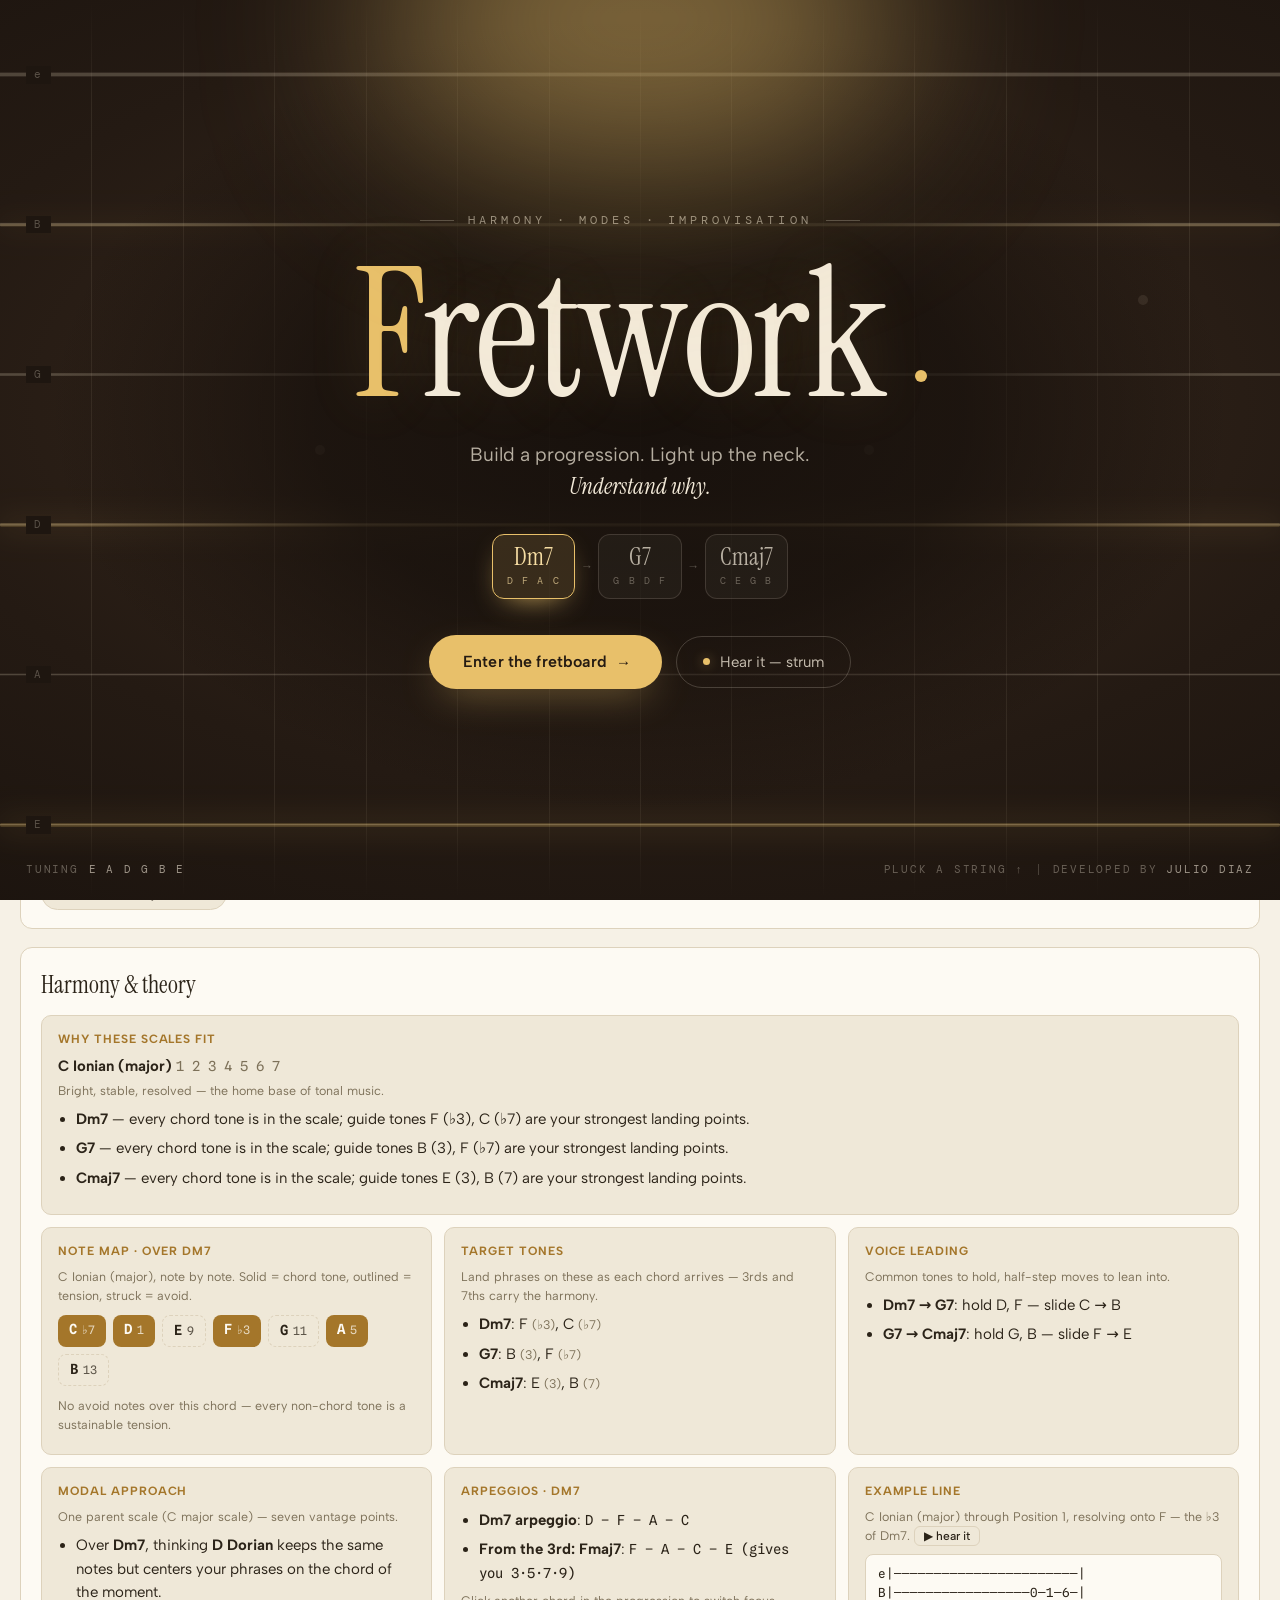
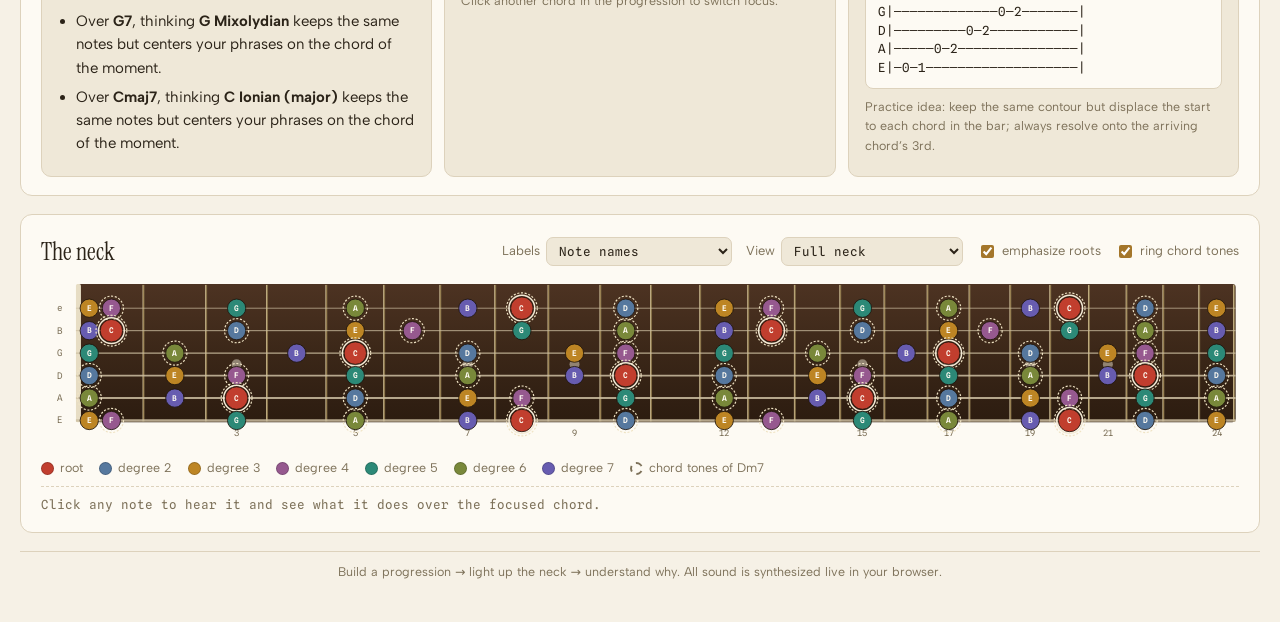
==== commit 747a7af2: "Replace splash with the user's canvas design Pluckable glowing strings with synthesized audio, lette" ====
--- a/index.html
+++ b/index.html
@@ -1,6 +1,6 @@
 <!doctype html><html lang="en"><head><meta charset="utf-8"><meta name="viewport" content="width=device-width, initial-scale=1"></head><body>
 <title>Fretwork</title>
-<link rel="stylesheet" href="https://fonts.googleapis.com/css2?family=Instrument+Serif:ital@0;1&family=Albert+Sans:wght@400;500;600;700&family=Spline+Sans+Mono:wght@400;600&display=swap">
+<link rel="stylesheet" href="https://fonts.googleapis.com/css2?family=Instrument+Serif:ital@0;1&family=DM+Mono:wght@400;500&family=Albert+Sans:wght@400;500;600;700&family=Spline+Sans+Mono:wght@400;600&display=swap">
 <style>
 /* ============================================================
    Fretwork — styles
@@ -290,50 +290,147 @@
 }
 
 /* ---------- splash ----------
-   Deliberately single-theme: the splash is the dark-wood stage
-   curtain in both light and dark mode; every color is explicit. */
+   Ported from the user's Claude Design canvas ("fretwork-splash").
+   Deliberately single-theme: dark-wood stage curtain in both modes;
+   every color explicit. Accent: #e8c06a gold. */
 #splash {
-  position: fixed; inset: 0; z-index: 50;
-  background: radial-gradient(ellipse at 50% 38%, #3f2a19 0%, #26190f 55%, #170f09 100%);
-  display: grid; place-items: center; overflow: hidden;
+  position: fixed; inset: 0; z-index: 50; overflow: hidden auto;
+  background: radial-gradient(120% 90% at 50% 45%, #3a2a1e 0%, #241a13 48%, #150f0b 100%);
+  color: #f3ead9;
   transition: opacity 0.7s ease, visibility 0.7s;
 }
 #splash.gone { opacity: 0; visibility: hidden; pointer-events: none; }
-.splash-strings { position: absolute; inset: 0; }
-.splash-strings span {
-  position: absolute; left: 0; right: 0; display: block;
-  background: #cdbfa2; opacity: 0.16; transform-origin: left center;
-  animation: strum 1.1s cubic-bezier(0.2, 0.7, 0.3, 1) both;
-}
-.splash-strings i {
-  position: absolute; width: 13px; height: 13px; border-radius: 50%;
-  background: #e9e2cf; opacity: 0.1;
-}
-.splash-card {
-  position: relative; text-align: center; padding: 24px;
-  animation: rise 0.9s ease 0.35s both;
-}
-.splash-eyebrow {
-  color: #a89a7e; font-size: 12.5px; letter-spacing: 0.22em;
-  text-transform: uppercase; margin: 0 0 6px;
-}
-.splash-title {
-  font-family: 'Instrument Serif', Georgia, serif; font-weight: 400;
-  color: #efe7d4; font-size: clamp(58px, 13vw, 100px);
-  line-height: 1.05; margin: 0;
-}
-.splash-tag { color: #cdbfa2; opacity: 0.75; margin: 10px 0 0; font-size: 15.5px; }
-.splash-enter {
-  margin-top: 30px; border: none; cursor: pointer;
-  background: #d9a84e; color: #241a0c;
-  border-radius: 999px; padding: 14px 46px;
-  font: 600 16px 'Albert Sans', sans-serif; letter-spacing: 0.04em;
-  transition: transform 0.15s ease, background 0.15s ease;
-}
-.splash-enter:hover { background: #e7bc66; transform: translateY(-1px); }
-.splash-enter:focus-visible { outline: 2px solid #efe7d4; outline-offset: 3px; }
-@keyframes strum { from { transform: scaleX(0); opacity: 0; } }
-@keyframes rise { from { transform: translateY(14px); opacity: 0; } }
+.sp-frets { position: absolute; inset: 0; opacity: 0.5; }
+.sp-fret {
+  position: absolute; top: 0; bottom: 0; width: 1px;
+  background: linear-gradient(to bottom, rgba(255,238,205,0) 0%, rgba(255,238,205,.16) 12%, rgba(255,238,205,.16) 88%, rgba(255,238,205,0) 100%);
+}
+.sp-markers { position: absolute; inset: 0; }
+.sp-marker { position: absolute; width: 10px; height: 10px; border-radius: 50%; background: rgba(255,238,205,.1); }
+.sp-strings { position: absolute; inset: 0; }
+.sp-string { position: absolute; left: 0; right: 0; cursor: pointer; display: flex; align-items: center; }
+.sp-line { position: relative; flex: 1; height: 1px; }
+.sp-line-base { position: absolute; inset: 0; background: rgba(240,225,200,.22); transform-origin: center; }
+.sp-line-glow {
+  position: absolute; left: 0; right: 0; top: 50%; height: 2px; margin-top: -1px;
+  border-radius: 2px; background: #e8c06a; box-shadow: 0 0 22px 3px rgba(232,192,106,.45);
+  opacity: 0; transform-origin: center;
+}
+.sp-string-label {
+  position: absolute; left: 26px; font-family: 'DM Mono', ui-monospace, monospace;
+  font-size: 11px; letter-spacing: 0.18em; color: rgba(243,234,217,.28);
+  background: #1e1610; padding: 0 8px;
+}
+.sp-vignette {
+  position: absolute; inset: 0; pointer-events: none;
+  background: radial-gradient(46% 44% at 50% 46%, rgba(21,15,11,.94) 0%, rgba(21,15,11,.72) 55%, rgba(21,15,11,0) 100%);
+}
+.sp-center {
+  position: relative; min-height: 100vh; pointer-events: none;
+  display: flex; flex-direction: column; align-items: center; justify-content: center;
+  gap: 30px; padding: 96px 32px;
+}
+.sp-center button { pointer-events: auto; }
+.sp-eyebrow { display: flex; align-items: center; gap: 14px; animation: fw-fade 1s ease 0.1s both; }
+.sp-eyebrow i { width: 34px; height: 1px; background: rgba(243,234,217,.25); }
+.sp-eyebrow span {
+  font-family: 'DM Mono', ui-monospace, monospace; font-size: 12px;
+  letter-spacing: 0.34em; text-transform: uppercase; color: rgba(243,234,217,.55);
+}
+.sp-title {
+  margin: 0; font-family: 'Instrument Serif', Georgia, serif; font-weight: 400;
+  font-size: clamp(72px, 15vw, 180px); line-height: 0.84; letter-spacing: -0.02em;
+  display: flex; flex-wrap: wrap; justify-content: center;
+}
+.sp-letter {
+  display: inline-block; color: #f3ead9; text-shadow: 0 0 60px rgba(232,192,106,.18);
+  animation: fw-rise 0.95s cubic-bezier(0.2, 0.8, 0.2, 1) both;
+}
+.sp-letter.accent { color: #e8c06a; }
+.sp-space { display: inline-block; width: 0.18em; }
+.sp-caret {
+  display: inline-block; align-self: flex-end; width: 12px; height: 12px;
+  border-radius: 50%; background: #e8c06a; margin-bottom: 0.16em;
+  animation: fw-caret 1.6s steps(1, end) 1.2s infinite;
+}
+.sp-tag {
+  margin: 0; font-size: clamp(16px, 1.5vw, 21px); line-height: 1.5;
+  color: rgba(243,234,217,.72); text-align: center; max-width: 30ch;
+  text-wrap: pretty; animation: fw-fade 1s ease 0.75s both;
+}
+.sp-tag em {
+  font-family: 'Instrument Serif', Georgia, serif; font-style: italic;
+  font-size: 1.18em; color: #f3ead9;
+}
+.sp-chords {
+  display: flex; flex-wrap: wrap; align-items: center; justify-content: center;
+  gap: 8px; animation: fw-fade 1s ease 0.9s both;
+}
+.sp-chip {
+  min-width: 74px; padding: 10px 14px 11px; border-radius: 12px; cursor: pointer;
+  text-align: center; border: 1px solid rgba(243,234,217,.14);
+  background: rgba(243,234,217,.04); box-shadow: none; color: inherit;
+  display: inline-flex; flex-direction: column; align-items: center; gap: 5px;
+  transition: transform 0.3s cubic-bezier(0.2, 0.8, 0.2, 1), background 0.3s ease, border-color 0.3s ease;
+}
+.sp-chip:hover { transform: translateY(-3px); }
+.sp-chip.on {
+  border-color: #e8c06a; background: rgba(232,192,106,.14);
+  box-shadow: 0 10px 30px -14px #e8c06a;
+}
+.sp-chip .nm { font-family: 'Instrument Serif', Georgia, serif; font-size: 24px; line-height: 1; color: rgba(243,234,217,.72); }
+.sp-chip.on .nm { color: #f6dda3; }
+.sp-chip .nt { font-family: 'DM Mono', ui-monospace, monospace; font-size: 10px; letter-spacing: 0.16em; color: rgba(243,234,217,.34); }
+.sp-chip.on .nt { color: rgba(246,221,163,.7); }
+.sp-chord-arrow { font-family: 'DM Mono', monospace; font-size: 12px; color: rgba(243,234,217,.3); }
+.sp-cta {
+  display: flex; flex-wrap: wrap; align-items: center; justify-content: center;
+  gap: 14px; margin-top: 6px; animation: fw-fade 1s ease 1.05s both;
+}
+.sp-enter {
+  display: inline-flex; align-items: center; gap: 12px; padding: 17px 34px;
+  border: none; border-radius: 999px; cursor: pointer;
+  background: #e8c06a; color: #241a12;
+  font: 600 16px 'Albert Sans', sans-serif; letter-spacing: 0.01em;
+  box-shadow: 0 14px 40px -12px rgba(232,192,106,.45);
+  transition: transform 0.3s cubic-bezier(0.2, 0.8, 0.2, 1), box-shadow 0.3s ease;
+}
+.sp-enter:hover { transform: translateY(-3px); box-shadow: 0 22px 52px -14px rgba(232,192,106,.7); }
+.sp-enter:focus-visible, .sp-strum:focus-visible, .sp-chip:focus-visible { outline: 2px solid #f3ead9; outline-offset: 3px; }
+.sp-arrow { font-family: 'DM Mono', monospace; font-size: 15px; }
+.sp-strum {
+  display: inline-flex; align-items: center; gap: 10px; padding: 16px 26px;
+  border-radius: 999px; cursor: pointer; background: none;
+  border: 1px solid rgba(243,234,217,.2); color: rgba(243,234,217,.8);
+  font: 400 15px 'Albert Sans', sans-serif;
+  transition: border-color 0.3s ease, color 0.3s ease, transform 0.3s cubic-bezier(0.2, 0.8, 0.2, 1);
+}
+.sp-strum:hover { border-color: rgba(243,234,217,.5); color: #f3ead9; transform: translateY(-3px); }
+.sp-dot { width: 7px; height: 7px; border-radius: 50%; background: #e8c06a; box-shadow: 0 0 12px rgba(232,192,106,.45); }
+.sp-foot {
+  position: absolute; bottom: 22px; display: flex; align-items: center; gap: 10px;
+  font-family: 'DM Mono', ui-monospace, monospace; font-size: 11px;
+  letter-spacing: 0.16em; color: rgba(243,234,217,.34);
+  animation: fw-fade 1.4s ease 1.3s both;
+}
+.sp-foot b { font-weight: 400; color: rgba(243,234,217,.6); }
+.sp-foot-l { left: 26px; }
+.sp-foot-r { right: 26px; gap: 14px; }
+.sp-sep { width: 1px; height: 11px; background: rgba(243,234,217,.2); }
+.sp-halo {
+  position: absolute; top: -140px; left: 50%; margin-left: -260px;
+  width: 520px; height: 320px; border-radius: 50%;
+  background: rgba(232,192,106,.45); filter: blur(90px);
+  pointer-events: none; animation: fw-halo 9s ease-in-out infinite;
+}
+@keyframes fw-rise { from { opacity: 0; transform: translateY(26px) rotate(-2deg); } to { opacity: 1; transform: none; } }
+@keyframes fw-fade { from { opacity: 0; } to { opacity: 1; } }
+@keyframes fw-halo { 0%, 100% { opacity: 0.32; transform: scale(1); } 50% { opacity: 0.6; transform: scale(1.06); } }
+@keyframes fw-caret { 0%, 45% { opacity: 1; } 50%, 100% { opacity: 0; } }
+@media (max-width: 560px) {
+  .sp-foot { font-size: 10px; gap: 7px; }
+  .sp-foot-r { right: 14px; } .sp-foot-l { left: 14px; }
+}
 
 /* ---------- responsive ---------- */
 @media (max-width: 640px) {
@@ -350,22 +447,23 @@
 </style>
 <div id="app">
 <div id="splash">
-  <div class="splash-strings" aria-hidden="true">
-    <span style="top:14%;height:1px;animation-delay:.05s"></span>
-    <span style="top:27%;height:1.3px;animation-delay:.14s"></span>
-    <span style="top:40%;height:1.7px;animation-delay:.23s"></span>
-    <span style="top:60%;height:2.1px;animation-delay:.32s"></span>
-    <span style="top:73%;height:2.5px;animation-delay:.41s"></span>
-    <span style="top:86%;height:3px;animation-delay:.5s"></span>
-    <i style="left:11%;top:49%"></i><i style="left:87%;top:49%"></i>
-    <i style="left:30%;top:11%"></i><i style="left:68%;top:88%"></i>
+  <div class="sp-frets" aria-hidden="true"></div>
+  <div class="sp-markers" aria-hidden="true"></div>
+  <div class="sp-strings"></div>
+  <div class="sp-vignette" aria-hidden="true"></div>
+  <div class="sp-center">
+    <div class="sp-eyebrow"><i></i><span>Harmony · Modes · Improvisation</span><i></i></div>
+    <h1 class="sp-title" id="sp-title"></h1>
+    <p class="sp-tag">Build a progression. Light up the neck. <em>Understand why.</em></p>
+    <div class="sp-chords" id="sp-chords"></div>
+    <div class="sp-cta">
+      <button id="enter-btn" class="sp-enter">Enter the fretboard <span class="sp-arrow">→</span></button>
+      <button id="strum-btn" class="sp-strum" type="button"><span class="sp-dot"></span><span id="strum-label">Hear it — strum</span></button>
+    </div>
   </div>
-  <div class="splash-card">
-    <p class="splash-eyebrow">harmony · modes · improvisation</p>
-    <h1 class="splash-title">Fretwork</h1>
-    <p class="splash-tag">Build a progression. Light up the neck. Understand why.</p>
-    <button id="enter-btn" class="splash-enter">Enter</button>
-  </div>
+  <div class="sp-foot sp-foot-l">TUNING <b>E A D G B E</b></div>
+  <div class="sp-foot sp-foot-r"><span>PLUCK A STRING ↑</span><span class="sp-sep"></span><span>DEVELOPED BY <b>JULIO DIAZ</b></span></div>
+  <div class="sp-halo" aria-hidden="true"></div>
 </div>
 <header class="top">
   <div class="brand">
@@ -1813,15 +1911,157 @@
 }
 
 /* ================= Init ================= */
+/* Splash: ported from the user's Claude Design canvas. Pluckable
+   glowing strings, cycling chord chips, strum, Enter → Studio. */
 function wireSplash() {
   const splash = $('#splash');
-  const enter = $('#enter-btn');
-  if (!splash || !enter) return;
-  enter.addEventListener('click', () => {
+  if (!splash) return;
+  const FREQS = [329.63, 246.94, 196.0, 146.83, 110.0, 82.41];
+  const NAMES = ['e', 'B', 'G', 'D', 'A', 'E'];
+  const amps = [0, 0, 0, 0, 0, 0];
+  let raf = null, cycle = null;
+
+  // Fret lines + inlay markers
+  const N = 13;
+  const fretsBox = splash.querySelector('.sp-frets');
+  for (let i = 1; i <= N; i++) {
+    const d = document.createElement('div');
+    d.className = 'sp-fret';
+    d.style.left = (i * 100) / (N + 1) + '%';
+    fretsBox.appendChild(d);
+  }
+  const mBox = splash.querySelector('.sp-markers');
+  const marks = [3, 5, 7, 9].map((n) => [((n + 0.5) * 100) / (N + 1), 'calc(50% - 5px)']);
+  marks.push([(12.5 * 100) / (N + 1), 'calc(33.3% - 5px)']);
+  for (const [pct, top] of marks) {
+    const d = document.createElement('div');
+    d.className = 'sp-marker';
+    d.style.left = `calc(${pct}% - 5px)`;
+    d.style.top = top;
+    mBox.appendChild(d);
+  }
+
+  // Strings
+  const sBox = splash.querySelector('.sp-strings');
+  const glows = [];
+  for (let i = 0; i < 6; i++) {
+    const row = document.createElement('div');
+    row.className = 'sp-string';
+    row.style.height = 100 / 6 + '%';
+    row.style.top = (i * 100) / 6 + '%';
+    row.setAttribute('role', 'button');
+    row.setAttribute('aria-label', 'Pluck ' + NAMES[i] + ' string');
+    row.innerHTML = `<div class="sp-line"><div class="sp-line-base" style="transform:scaleY(${(1 + (5 - i) * 0.55).toFixed(2)})"></div><div class="sp-line-glow"></div></div><span class="sp-string-label">${NAMES[i]}</span>`;
+    row.addEventListener('click', () => pluck(i, 1));
+    sBox.appendChild(row);
+    glows.push(row.querySelector('.sp-line-glow'));
+  }
+  function paint() {
+    amps.forEach((a, i) => {
+      glows[i].style.opacity = a.toFixed(3);
+      glows[i].style.transform = `scaleY(${(1 + a * 2.6).toFixed(2)})`;
+    });
+  }
+  function decay() {
+    cancelAnimationFrame(raf);
+    const step = () => {
+      let alive = false;
+      for (let i = 0; i < 6; i++) {
+        amps[i] = amps[i] > 0.004 ? amps[i] * 0.94 : 0;
+        if (amps[i] > 0) alive = true;
+      }
+      paint();
+      if (alive) raf = requestAnimationFrame(step);
+    };
+    raf = requestAnimationFrame(step);
+  }
+  function hit(i, level) { amps[i] = Math.min(1, level == null ? 1 : level); paint(); decay(); }
+  function pluckAudio(i, level) {
+    try {
+      const ctx = Audio_.get();
+      const t = ctx.currentTime;
+      const f = FREQS[i];
+      const g = ctx.createGain();
+      g.gain.setValueAtTime(0.0001, t);
+      g.gain.exponentialRampToValueAtTime(0.16 * (level || 1), t + 0.012);
+      g.gain.exponentialRampToValueAtTime(0.0001, t + 2.2);
+      const lp = ctx.createBiquadFilter();
+      lp.type = 'lowpass';
+      lp.frequency.setValueAtTime(2600, t);
+      lp.frequency.exponentialRampToValueAtTime(700, t + 1.6);
+      [[1, 1], [2, 0.32], [3, 0.14]].forEach(([mult, amp]) => {
+        const o = ctx.createOscillator();
+        o.type = mult === 1 ? 'triangle' : 'sine';
+        o.frequency.value = f * mult;
+        const og = ctx.createGain();
+        og.gain.value = amp;
+        o.connect(og).connect(lp);
+        o.start(t);
+        o.stop(t + 2.3);
+      });
+      lp.connect(g).connect(Audio_.master);
+    } catch (e) { /* audio optional */ }
+  }
+  function pluck(i, level) { hit(i, level); pluckAudio(i, level); }
+  function strum() {
+    [5, 4, 3, 2, 1, 0].forEach((i, k) => setTimeout(() => pluck(i, 0.9 - k * 0.06), k * 68));
+    $('#strum-label').textContent = 'Strum again';
+  }
+
+  // Title letters
+  const titleBox = $('#sp-title');
+  'Fretwork'.split('').forEach((ch, i) => {
+    const s = document.createElement('span');
+    s.className = 'sp-letter' + (i === 0 ? ' accent' : '');
+    s.textContent = ch;
+    s.style.animationDelay = 0.18 + i * 0.065 + 's';
+    titleBox.appendChild(s);
+  });
+  titleBox.insertAdjacentHTML('beforeend', '<span class="sp-space"></span><span class="sp-caret"></span>');
+
+  // Chord chips
+  const CHORDS = [
+    { name: 'Dm7', notes: 'D F A C', strings: [3, 2, 1, 0] },
+    { name: 'G7', notes: 'G B D F', strings: [4, 3, 2, 1] },
+    { name: 'Cmaj7', notes: 'C E G B', strings: [4, 3, 2, 0] },
+  ];
+  const chipsBox = $('#sp-chords');
+  const chipEls = [];
+  let active = 2;
+  const setActive = (i) => {
+    active = i;
+    chipEls.forEach((el, k) => el.classList.toggle('on', k === i));
+  };
+  CHORDS.forEach((c, i) => {
+    const chip = document.createElement('button');
+    chip.type = 'button';
+    chip.className = 'sp-chip';
+    chip.innerHTML = `<span class="nm">${c.name}</span><span class="nt">${c.notes}</span>`;
+    chip.addEventListener('click', () => {
+      setActive(i);
+      c.strings.forEach((s, k) => setTimeout(() => pluck(s, 0.85), k * 80));
+    });
+    chipsBox.appendChild(chip);
+    chipEls.push(chip);
+    if (i < CHORDS.length - 1)
+      chipsBox.insertAdjacentHTML('beforeend', '<span class="sp-chord-arrow">→</span>');
+  });
+  setActive(2);
+  cycle = setInterval(() => setActive((active + 1) % 3), 2200);
+
+  // Ambient intro: silent visual plucks after load
+  if (!window.matchMedia('(prefers-reduced-motion: reduce)').matches)
+    [1, 3, 5].forEach((i, k) => setTimeout(() => hit(i, 0.55), 1400 + k * 260));
+
+  $('#strum-btn').addEventListener('click', strum);
+  $('#enter-btn').addEventListener('click', () => {
+    strum(); // the click gesture unlocks audio; ride the strum in
     splash.classList.add('gone');
-    setTimeout(() => splash.remove(), 800);
-    // The click is our user gesture: unlock audio and strum us in.
-    try { Audio_.playChord(state.chords[0], 0, 2.0); } catch (e) { /* audio optional */ }
+    setTimeout(() => {
+      clearInterval(cycle);
+      cancelAnimationFrame(raf);
+      splash.remove();
+    }, 800);
   });
 }
 
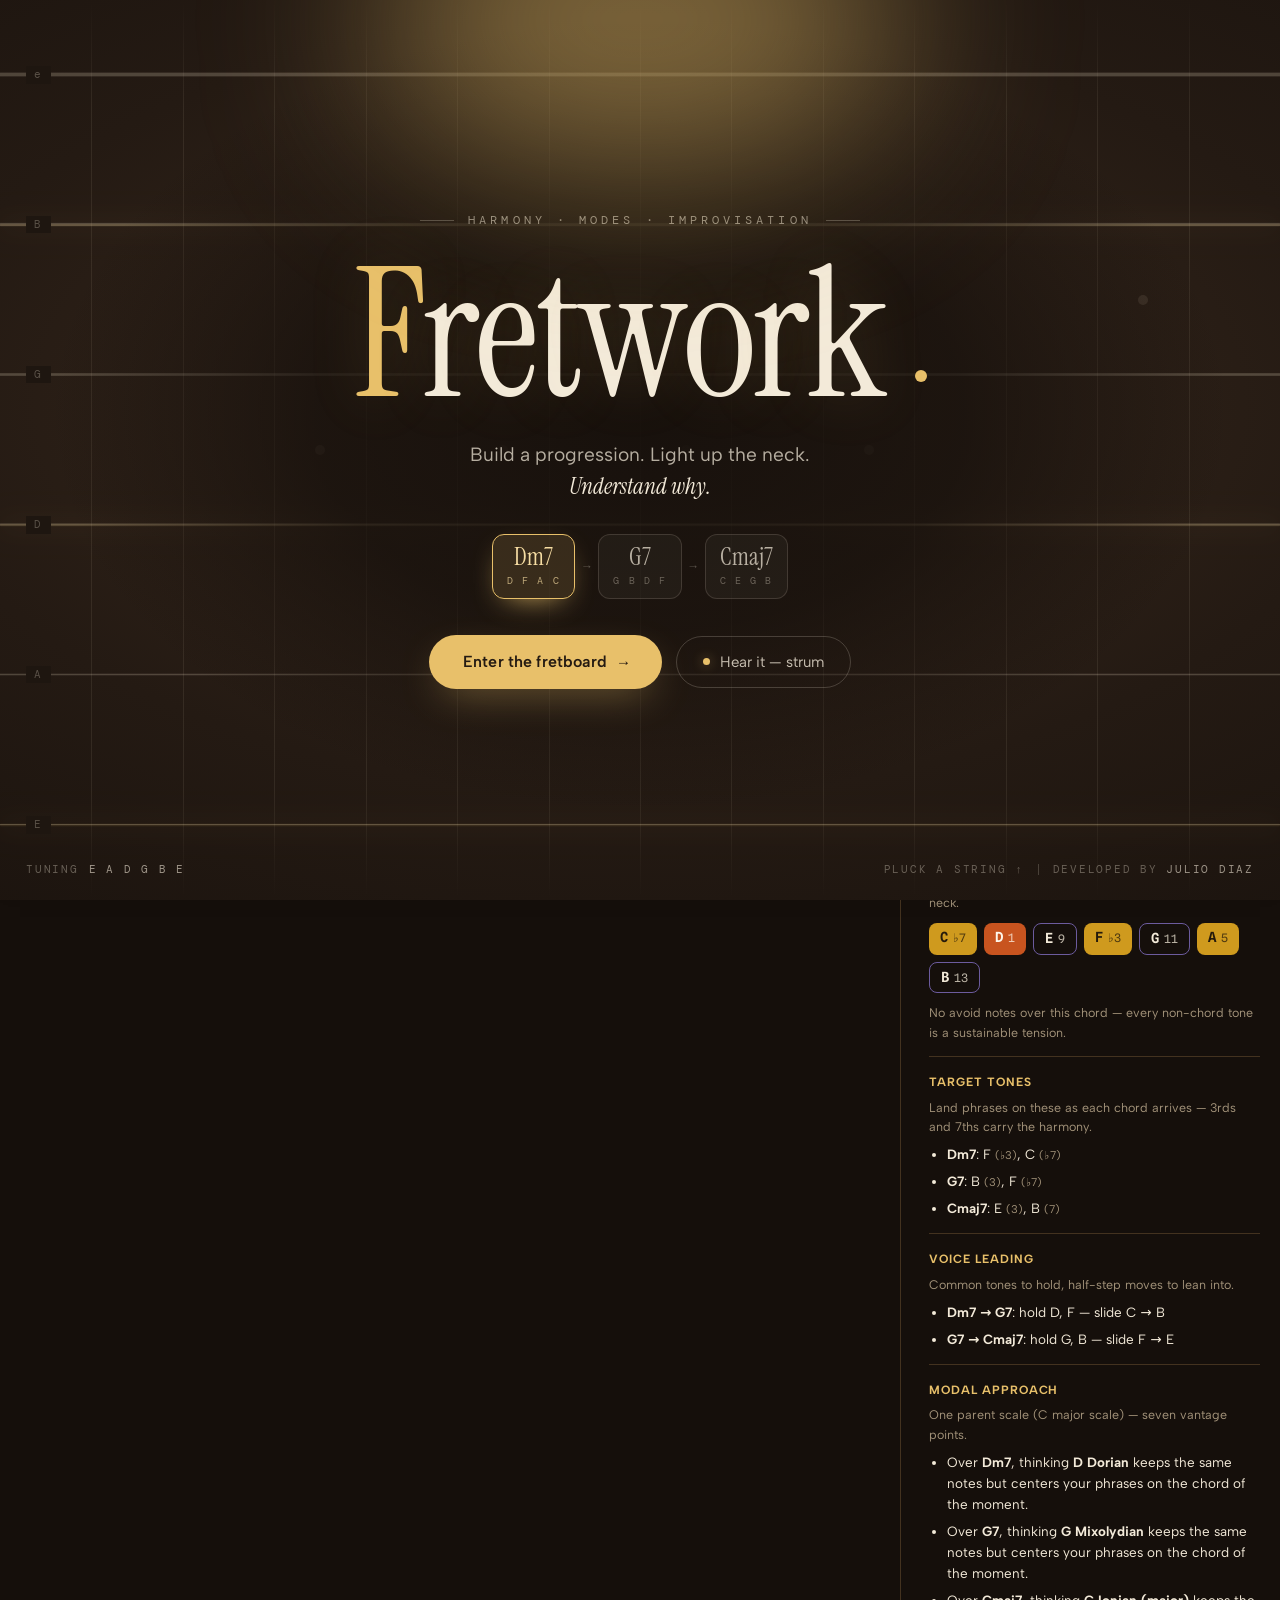
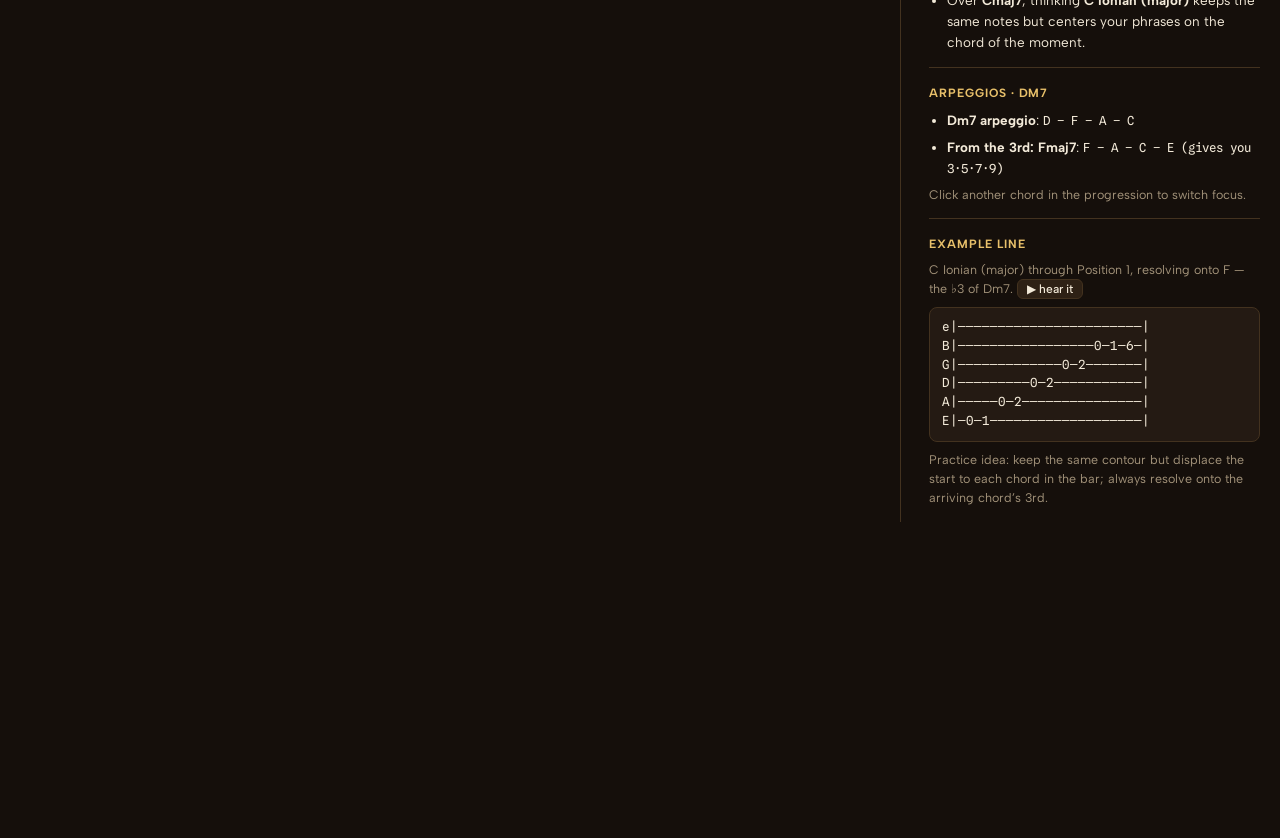
==== commit 81084e37: "Apply the design critique: hierarchy, not more features - Neck docked at the bottom, always visible," ====
--- a/index.html
+++ b/index.html
@@ -23,18 +23,26 @@
   --deg1: #c13e2e; --deg2: #56789e; --deg3: #bd8524; --deg4: #96598f;
   --deg5: #2c8977; --deg6: #79883a; --deg7: #675cb0;
   --sc0: #bf5636; --sc1: #3c7c9d; --sc2: #6c8933; --sc3: #855aa8;
+  /* Semantic note-function hues (design critique §4). Same in both
+     themes — they live mostly on the always-dark neck. Never used
+     for UI chrome. */
+  --fn-root: #c8541f;
+  --fn-chord: #cf9a1e;
+  --fn-scale: #3f8f74;
+  --fn-tension: #6c5b9e;
+  --fn-avoid: #b3a894;
 }
 @media (prefers-color-scheme: dark) {
   :root:not([data-theme="light"]) {
-    --bg: #1e1812;
-    --surface: #292117;
-    --surface2: #352b1d;
-    --border: #493b26;
-    --ink: #efe7d4;
-    --muted: #a89a7e;
-    --accent: #d9a84e;
-    --accent-ink: #241a0c;
-    --accent-soft: #d9a84e2b;
+    --bg: #150f0b;
+    --surface: #241a13;
+    --surface2: #2e2115;
+    --border: #43321f;
+    --ink: #f3ead9;
+    --muted: #a3937a;
+    --accent: #e8c06a;
+    --accent-ink: #241a12;
+    --accent-soft: #e8c06a2b;
     --avoid: #e06552;
     --ring: #efe3c4;
     --deg1: #e4614c; --deg2: #7aa2ca; --deg3: #dfa63f; --deg4: #c07eb8;
@@ -43,15 +51,15 @@
   }
 }
 :root[data-theme="dark"] {
-  --bg: #1e1812;
-  --surface: #292117;
-  --surface2: #352b1d;
-  --border: #493b26;
-  --ink: #efe7d4;
-  --muted: #a89a7e;
-  --accent: #d9a84e;
-  --accent-ink: #241a0c;
-  --accent-soft: #d9a84e2b;
+  --bg: #150f0b;
+  --surface: #241a13;
+  --surface2: #2e2115;
+  --border: #43321f;
+  --ink: #f3ead9;
+  --muted: #a3937a;
+  --accent: #e8c06a;
+  --accent-ink: #241a12;
+  --accent-soft: #e8c06a2b;
   --avoid: #e06552;
   --ring: #efe3c4;
   --deg1: #e4614c; --deg2: #7aa2ca; --deg3: #dfa63f; --deg4: #c07eb8;
@@ -125,51 +133,85 @@
   outline: 2px solid var(--accent); outline-offset: 2px;
 }
 
-/* ---------- progression rail ---------- */
+/* ---------- studio spine ---------- */
+.studio-grid { display: grid; grid-template-columns: minmax(0, 1fr); gap: 8px 40px; }
+@media (min-width: 1100px) {
+  .studio-grid { grid-template-columns: minmax(0, 1fr) 360px; }
+  .studio-rail { border-left: 1px solid var(--border); padding-left: 28px; }
+}
+.sec { margin-bottom: 38px; }
+.sec-head { display: flex; align-items: baseline; justify-content: space-between; gap: 14px; flex-wrap: wrap; }
+.sec-title {
+  font-family: 'Instrument Serif', Georgia, serif; font-weight: 400;
+  font-size: 30px; margin: 0 0 14px;
+}
+.rail-title { font-size: 21px; color: var(--muted); margin-bottom: 4px; }
+
+/* ---------- progression rail (compact bar) ---------- */
 .prog-rail {
   display: flex; align-items: stretch; gap: 8px;
   overflow-x: auto; padding: 4px 2px 10px;
 }
-.chord-arrow { align-self: center; color: var(--muted); font-size: 18px; }
+.chord-arrow { align-self: center; color: var(--muted); font-size: 16px; }
 .chord-card {
-  position: relative; min-width: 138px; flex: 0 0 auto;
+  position: relative; min-width: 106px; flex: 0 0 auto;
   background: var(--surface2); border: 1.5px solid var(--border);
-  border-radius: 10px; padding: 10px 12px 12px; cursor: pointer;
+  border-radius: 10px; padding: 8px 26px 9px 12px; cursor: pointer;
   transition: border-color 0.15s, transform 0.15s;
 }
 .chord-card.focused { border-color: var(--accent); box-shadow: 0 0 0 3px var(--accent-soft); }
 .chord-sym {
   font-family: 'Instrument Serif', Georgia, serif;
-  font-size: 30px; line-height: 1.1; cursor: pointer;
+  font-size: 26px; line-height: 1.1; cursor: pointer;
 }
 .chord-sym:hover { color: var(--accent); }
-.chord-notes { color: var(--muted); font-size: 11.5px; margin: 2px 0 8px; }
-.chord-selects { display: grid; gap: 5px; }
-.chord-selects select {
-  width: 100%; padding: 4px 6px; border-radius: 6px;
-  border: 1px solid var(--border); background: var(--surface); color: var(--ink);
-  font-size: 12px;
-}
+.chord-notes { color: var(--muted); font-size: 11px; margin-top: 2px; }
 .chord-remove {
-  position: absolute; top: 6px; right: 8px;
+  position: absolute; top: 4px; right: 6px;
   border: none; background: none; color: var(--muted);
-  font-size: 16px; cursor: pointer; padding: 0 4px; border-radius: 4px;
+  font-size: 15px; cursor: pointer; padding: 0 4px; border-radius: 4px;
 }
 .chord-remove:hover { color: var(--avoid); }
 .chord-remove:disabled { opacity: 0.25; cursor: default; }
-
-/* ---------- suggestions ---------- */
-.fam-card {
-  border: 1px solid var(--border); border-radius: 10px;
-  padding: 12px 14px; margin-bottom: 10px; background: var(--surface2);
-}
-.fam-head { display: flex; align-items: center; gap: 10px; margin-bottom: 8px; flex-wrap: wrap; }
+.add-chip {
+  flex: 0 0 auto; align-self: center; width: 40px; height: 40px;
+  border-radius: 50%; border: 1px dashed var(--border); background: none;
+  color: var(--muted); font-size: 17px; cursor: pointer;
+}
+.add-chip:hover { border-color: var(--accent); color: var(--accent); }
+.add-chip:disabled { opacity: 0.3; cursor: default; }
+
+/* ---------- chord editor (tap targets, no dropdowns) ---------- */
+.editor { margin-top: 10px; display: grid; gap: 8px; }
+.ed-label { font-size: 11px; letter-spacing: 0.16em; text-transform: uppercase; color: var(--muted); }
+.ed-row { display: flex; flex-wrap: wrap; gap: 5px; }
+.ed-types { flex-wrap: nowrap; overflow-x: auto; padding-bottom: 4px; scrollbar-color: var(--border) transparent; scrollbar-width: thin; }
+.ed-btn {
+  flex: 0 0 auto; border: 1px solid var(--border); background: var(--surface2);
+  color: var(--ink); border-radius: 7px; padding: 5px 10px; cursor: pointer;
+  font: 500 12.5px 'Spline Sans Mono', ui-monospace, monospace;
+}
+.ed-btn:hover { border-color: var(--accent); }
+.ed-btn.on { background: var(--accent); border-color: var(--accent); color: var(--accent-ink); }
+
+/* ---------- the answer (three tiers) ---------- */
 .badge {
   font-size: 11px; font-weight: 600; letter-spacing: 0.05em;
   padding: 2px 9px; border-radius: 999px;
   background: var(--accent-soft); color: var(--accent);
   border: 1px solid var(--accent);
 }
+.answer { border-left: 3px solid var(--accent); padding: 4px 0 6px 18px; margin: 0 0 20px; }
+.answer-status {
+  font-size: 11px; letter-spacing: 0.18em; text-transform: uppercase;
+  color: var(--accent); margin-bottom: 8px;
+}
+.answer-reason {
+  font-family: 'Instrument Serif', Georgia, serif;
+  font-size: 23px; line-height: 1.35; margin: 0 0 14px;
+  max-width: 34ch; text-wrap: pretty;
+}
+.answer-reason b { font-weight: 400; color: var(--accent); }
 .chip-row { display: flex; flex-wrap: wrap; gap: 7px; }
 .chip {
   border: 1px solid var(--border); background: var(--surface); color: var(--ink);
@@ -179,12 +221,16 @@
 .chip small { color: var(--muted); font-weight: 400; }
 .chip.on { background: var(--accent); border-color: var(--accent); color: var(--accent-ink); }
 .chip.on small { color: var(--accent-ink); opacity: 0.75; }
-.near { margin: 6px 0 14px; }
-.near summary { cursor: pointer; color: var(--muted); font-size: 13.5px; padding: 4px 0; }
-.near > div { padding-top: 8px; }
-#sugg-perchord h3, #selected-scales h3 {
+/* fill bar behind a chip: length encodes fit (critique §2) */
+.chip.bar.gold { background: linear-gradient(to right, rgba(232,192,106,.18) var(--fill), transparent var(--fill)); }
+.chip.bar.dull { background: linear-gradient(to right, rgba(179,168,148,.15) var(--fill), transparent var(--fill)); color: var(--muted); }
+.chip.bar.on { background: var(--accent); color: var(--accent-ink); }
+.more { margin: 16px 0; }
+.more summary { cursor: pointer; color: var(--muted); font-size: 13.5px; padding: 4px 0; }
+.more > div { padding-top: 10px; }
+#alt-row h3, #selected-scales h3, #perchord-block h3 {
   font-size: 12px; text-transform: uppercase; letter-spacing: 0.08em;
-  color: var(--muted); margin: 16px 0 8px;
+  color: var(--muted); margin: 18px 0 8px;
 }
 .perchord-row { display: flex; align-items: baseline; gap: 12px; margin-bottom: 7px; flex-wrap: wrap; }
 .pc-label { min-width: 72px; font-weight: 600; }
@@ -202,22 +248,15 @@
 }
 .swatch.ring { background: none; border: 2px dashed var(--muted); }
 
-/* ---------- theory panel ---------- */
-.theory-grid {
-  display: grid; gap: 12px;
-  grid-template-columns: repeat(auto-fit, minmax(310px, 1fr));
-}
-.tcard {
-  border: 1px solid var(--border); border-radius: 10px;
-  background: var(--surface2); padding: 14px 16px;
-}
-.tcard.wide { grid-column: 1 / -1; }
+/* ---------- reference rail (chrome-less theory) ---------- */
+.theory-stack { display: block; }
+.tcard { border-top: 1px solid var(--border); padding: 16px 0 8px; }
 .tcard h3 {
   margin: 0 0 6px; font-size: 12px; font-weight: 700;
   text-transform: uppercase; letter-spacing: 0.08em; color: var(--accent);
 }
 .tcard ul { margin: 8px 0 0; padding-left: 18px; }
-.tcard li { margin-bottom: 6px; }
+.tcard li { margin-bottom: 6px; font-size: 13.5px; }
 .tcard p { margin: 6px 0; }
 .theory-sub { margin-bottom: 10px; }
 .theory-sub p { margin: 3px 0; }
@@ -228,16 +267,33 @@
   font-family: 'Spline Sans Mono', monospace;
 }
 .nchip small { font-weight: 400; color: inherit; opacity: 0.75; }
-.nchip.chord { background: var(--accent); color: var(--accent-ink); }
-.nchip.tension { border: 1.5px dashed var(--border); color: var(--ink); }
-.nchip.avoid { border: 1.5px solid var(--avoid); color: var(--avoid); text-decoration: line-through; }
+.nchip.root { background: var(--fn-root); color: #fdf6ea; }
+.nchip.chord { background: var(--fn-chord); color: #241a0c; }
+.nchip.tension { border: 1.5px solid var(--fn-tension); color: var(--ink); }
+.nchip.avoid { border: 1.5px solid var(--fn-avoid); color: var(--muted); text-decoration: line-through; }
 .tab {
   background: var(--surface); border: 1px solid var(--border); border-radius: 8px;
   padding: 10px 12px; overflow-x: auto; font-size: 12.5px; line-height: 1.5;
   margin: 8px 0;
 }
 
-/* ---------- fretboard ---------- */
+/* ---------- docked neck (critique §1: always visible) ---------- */
+#neck-dock {
+  position: fixed; left: 0; right: 0; bottom: 0; z-index: 30;
+  background: var(--surface); border-top: 1px solid var(--border);
+  box-shadow: 0 -14px 34px -20px rgba(0, 0, 0, 0.55);
+}
+.dock-bar, .dock-body { max-width: 1460px; margin: 0 auto; }
+.dock-bar { display: flex; align-items: center; gap: 16px; flex-wrap: wrap; padding: 8px 18px 4px; }
+.dock-toggle {
+  border: none; background: none; color: var(--ink); cursor: pointer;
+  font-family: 'Instrument Serif', Georgia, serif; font-size: 20px; padding: 2px 6px 2px 0;
+}
+#neck-dock .fret-controls { margin-left: auto; }
+.dock-body { padding: 0 18px 10px; }
+#neck-dock.collapsed .dock-body, #neck-dock.collapsed .fret-controls { display: none; }
+.dock-foot { display: flex; align-items: baseline; justify-content: space-between; gap: 10px 20px; flex-wrap: wrap; }
+
 .fret-controls { display: flex; align-items: center; gap: 14px; flex-wrap: wrap; }
 .ctl { display: inline-flex; align-items: center; gap: 6px; font-size: 13px; color: var(--muted); }
 .ctl select {
@@ -247,16 +303,13 @@
 .chk { display: inline-flex; align-items: center; gap: 5px; font-size: 13px; color: var(--muted); cursor: pointer; }
 .chk input { accent-color: var(--accent); }
 .pos-controls { display: inline-flex; align-items: center; gap: 8px; }
-.fret-scroll { overflow-x: auto; padding-bottom: 6px; }
+.fret-scroll { overflow-x: auto; padding-bottom: 4px; }
 #fret-wrap svg { min-width: 1080px; display: block; }
 #fret-wrap svg.fb-compact { min-width: 0; }
 g.note.clickable { cursor: pointer; }
-.legend { display: flex; flex-wrap: wrap; gap: 6px 16px; margin-top: 10px; font-size: 12.5px; color: var(--muted); }
+.legend { display: flex; flex-wrap: wrap; gap: 6px 16px; margin-top: 6px; font-size: 12.5px; color: var(--muted); }
 .lg { display: inline-flex; align-items: center; gap: 6px; }
-.status {
-  margin-top: 8px; font-size: 12.5px; color: var(--muted);
-  border-top: 1px dashed var(--border); padding-top: 8px; min-height: 1.6em;
-}
+.status { margin-top: 6px; font-size: 12px; color: var(--muted); min-height: 1.5em; }
 
 /* ---------- library ---------- */
 #lib-search {
@@ -438,8 +491,12 @@
   .panel { padding: 13px 13px; }
   .wordmark { font-size: 27px; }
   .tagline { display: none; }
-  .chord-card { min-width: 120px; }
+  .chord-card { min-width: 96px; }
   .panel-head h2 { font-size: 21px; }
+  .sec-title { font-size: 24px; }
+  .answer-reason { font-size: 19px; }
+  .dock-bar { padding: 6px 12px 4px; }
+  .dock-body { padding: 0 12px 8px; }
 }
 @media (prefers-reduced-motion: reduce) {
   * { transition: none !important; animation: none !important; }
@@ -465,6 +522,7 @@
   <div class="sp-foot sp-foot-r"><span>PLUCK A STRING ↑</span><span class="sp-sep"></span><span>DEVELOPED BY <b>JULIO DIAZ</b></span></div>
   <div class="sp-halo" aria-hidden="true"></div>
 </div>
+
 <header class="top">
   <div class="brand">
     <span class="wordmark">Fretwork</span>
@@ -474,70 +532,39 @@
     <button class="tab-btn" data-action="tab" data-tab="studio">Studio</button>
     <button class="tab-btn" data-action="tab" data-tab="library">Library</button>
   </nav>
-  <button id="theme-btn" class="btn theme-btn" data-action="theme" title="Theme">◐ auto</button>
+  <button id="theme-btn" class="btn theme-btn" data-action="theme" title="Theme">● dark</button>
 </header>
 
 <main id="view-studio">
-  <section class="panel">
-    <div class="panel-head">
-      <h2>Progression</h2>
-      <div class="actions">
-        <span id="prog-count" class="muted small"></span>
-        <button class="btn" data-action="play-prog">▶ Play</button>
-        <button class="btn" id="add-chord" data-action="add-chord">＋ Add chord</button>
-      </div>
+  <div class="studio-grid">
+    <div class="studio-main">
+      <section class="sec">
+        <div class="sec-head">
+          <h2 class="sec-title">Progression</h2>
+          <div class="actions">
+            <span id="prog-count" class="muted small"></span>
+            <button class="btn" data-action="play-prog">▶ Play</button>
+          </div>
+        </div>
+        <div id="prog-rail" class="prog-rail"></div>
+        <div id="chord-editor"></div>
+      </section>
+
+      <section class="sec">
+        <h2 class="sec-title" id="answer-heading">The answer</h2>
+        <div id="answer-card"></div>
+        <div id="alt-row"></div>
+        <details id="more-scales" class="more"><summary></summary><div></div></details>
+        <div id="selected-scales"></div>
+      </section>
     </div>
-    <div id="prog-rail" class="prog-rail"></div>
-    <p class="muted small">Click a card to focus it (theory panels follow the focused chord) · click the big symbol to hear it · 2–12 chords.</p>
-  </section>
-
-  <section class="panel">
-    <div class="panel-head"><h2>Scales that fit</h2></div>
-    <div id="sugg-full"></div>
-    <details id="sugg-near" class="near"><summary>Near fits — one clashing chord</summary><div></div></details>
-    <div id="sugg-perchord"></div>
-    <div id="selected-scales"></div>
-  </section>
-
-  <section class="panel">
-    <div class="panel-head"><h2>Harmony &amp; theory</h2></div>
-    <div id="theory-panel" class="theory-grid"></div>
-  </section>
-
-  <section class="panel">
-    <div class="panel-head">
-      <h2>The neck</h2>
-      <div class="fret-controls">
-        <label class="ctl">Labels
-          <select id="label-mode">
-            <option value="names" selected>Note names</option>
-            <option value="intervals">Intervals (♭3, ♯4…)</option>
-            <option value="degrees">Degrees (1–7)</option>
-            <option value="none">None</option>
-          </select>
-        </label>
-        <label class="ctl">View
-          <select id="view-mode">
-            <option value="full" selected>Full neck</option>
-            <option value="caged">CAGED positions</option>
-            <option value="3nps">3 notes per string</option>
-            <option value="custom">Custom shape</option>
-          </select>
-        </label>
-        <label class="chk"><input type="checkbox" id="opt-roots" checked> emphasize roots</label>
-        <label class="chk"><input type="checkbox" id="opt-rings" checked> ring chord tones</label>
-        <span id="pos-controls" class="pos-controls" hidden>
-          <button class="btn" data-action="pos-prev" aria-label="Previous position">‹</button>
-          <span id="pos-label" class="small"></span>
-          <button class="btn" data-action="pos-next" aria-label="Next position">›</button>
-        </span>
-        <button class="btn" id="clear-custom" data-action="clear-custom" hidden>Clear shape</button>
-      </div>
-    </div>
-    <div class="fret-scroll"><div id="fret-wrap"></div></div>
-    <div id="fret-legend" class="legend"></div>
-    <div id="fret-status" class="status mono" aria-live="polite">Click any note to hear it and see what it does over the focused chord.</div>
-  </section>
+
+    <aside class="studio-rail">
+      <h2 class="sec-title rail-title">Reference</h2>
+      <div id="perchord-block"></div>
+      <div id="theory-panel" class="theory-stack"></div>
+    </aside>
+  </div>
 </main>
 
 <main id="view-library" hidden>
@@ -549,11 +576,48 @@
     <div id="lib-cats" class="chip-row lib-cats"></div>
     <div id="lib-list" class="lib-grid"></div>
   </section>
+  <footer class="foot">
+    Build a progression → light up the neck → understand why. All sound is synthesized live in your browser.
+  </footer>
 </main>
-
-<footer class="foot">
-  Build a progression → light up the neck → understand why. All sound is synthesized live in your browser.
-</footer>
+</div>
+
+<div id="neck-dock">
+  <div class="dock-bar">
+    <button id="dock-toggle" class="dock-toggle" data-action="dock-toggle" aria-expanded="true">The neck <span id="dock-caret">▾</span></button>
+    <div class="fret-controls">
+      <label class="ctl">Labels
+        <select id="label-mode">
+          <option value="names" selected>Note names</option>
+          <option value="intervals">Intervals (♭3, ♯4…)</option>
+          <option value="degrees">Degrees (1–7)</option>
+          <option value="none">None</option>
+        </select>
+      </label>
+      <label class="ctl">View
+        <select id="view-mode">
+          <option value="full" selected>Full neck</option>
+          <option value="caged">CAGED positions</option>
+          <option value="3nps">3 notes per string</option>
+          <option value="custom">Custom shape</option>
+        </select>
+      </label>
+      <label class="chk"><input type="checkbox" id="opt-roots" checked> scale root ring</label>
+      <span id="pos-controls" class="pos-controls" hidden>
+        <button class="btn" data-action="pos-prev" aria-label="Previous position">‹</button>
+        <span id="pos-label" class="small"></span>
+        <button class="btn" data-action="pos-next" aria-label="Next position">›</button>
+      </span>
+      <button class="btn" id="clear-custom" data-action="clear-custom" hidden>Clear shape</button>
+    </div>
+  </div>
+  <div class="dock-body">
+    <div class="fret-scroll"><div id="fret-wrap"></div></div>
+    <div class="dock-foot">
+      <div id="fret-legend" class="legend"></div>
+      <div id="fret-status" class="status mono" aria-live="polite">Click any note to hear it and see what it does over the focused chord.</div>
+    </div>
+  </div>
 </div>
 <script>
 /* ============================================================
@@ -981,11 +1045,23 @@
   return `M${cx},${cy} L${x0.toFixed(2)},${y0.toFixed(2)} A${r},${r} 0 ${large} 1 ${x1.toFixed(2)},${y1.toFixed(2)} Z`;
 }
 
+// Semantic note-function color: root / chord tone / scale tone /
+// tension / avoid, judged against the focused chord (design critique §4).
+function fnColor(pc, chord) {
+  const cls = classifyNote(pc, chord);
+  if (mod12(pc - chord.root) === 0) return { fill: 'var(--fn-root)', text: '#fdf6ea' };
+  if (cls.role === 'chord') return { fill: 'var(--fn-chord)', text: '#241a0c' };
+  if (cls.role === 'avoid') return { fill: 'var(--fn-avoid)', text: '#241a0c' };
+  if (['♭9', '♯9', '♯11', '♭13'].includes(cls.name)) return { fill: 'var(--fn-tension)', text: '#f4effc' };
+  return { fill: 'var(--fn-scale)', text: '#eef7f3' };
+}
+
 function renderFretboard(opts) {
   const {
     frets = 24, compact = false, scales = [], labelMode = 'names',
     emphasizeRoots = true, window: win = null, customSet = null,
-    filterSet = null, focusPcs = null, interactive = true, idPrefix = 'fb',
+    filterSet = null, focusPcs = null, focusChord = null,
+    interactive = true, idPrefix = 'fb',
   } = opts;
 
   const rowH = compact ? 20 : 27;
@@ -1088,8 +1164,10 @@
 
       let g = `<g class="note${interactive ? ' clickable' : ''}" data-s="${st}" data-f="${f}" data-pc="${pc}" opacity="${opacity}">`;
 
+      let textFill = '#fdf9f0';
       if (isCustom && !mem.length) {
         g += `<circle cx="${x}" cy="${y}" r="${r}" fill="var(--surface2)" stroke="var(--accent)" stroke-width="2" stroke-dasharray="3 2.4"/>`;
+        textFill = 'var(--ink)';
       } else if (multi && mem.length > 1) {
         const k = mem.length;
         mem.forEach((m, i) => {
@@ -1100,9 +1178,13 @@
         g += `<circle cx="${x}" cy="${y}" r="${rr}" fill="none" stroke="#1d140c" stroke-width="1" opacity="0.5"/>`;
       } else {
         const m = mem[0];
-        const fill = multi
-          ? `var(--sc${m.scaleIdx})`
-          : `var(--deg${degreeNumber(m.degree)})`;
+        let fill;
+        if (multi) fill = `var(--sc${m.scaleIdx})`;
+        else if (focusChord) {
+          const fn = fnColor(pc, focusChord);
+          fill = fn.fill;
+          textFill = fn.text;
+        } else fill = `var(--deg${degreeNumber(m.degree)})`;
         g += `<circle cx="${x}" cy="${y}" r="${rr}" fill="${fill}" stroke="#1d140c" stroke-width="1" ${isCustom ? 'stroke-dasharray="3 2.4"' : ''}/>`;
       }
 
@@ -1119,7 +1201,7 @@
       else if (labelMode === 'degrees' && m0) label = String(degreeNumber(m0.degree));
       if (isCustom && !mem.length) label = labelMode === 'none' ? '' : PC_PREFERRED[pc];
       if (label)
-        g += `<text x="${x}" y="${y + (compact ? 2.6 : 3.4)}" font-size="${compact ? 7.5 : (label.length > 2 ? 8 : 9.5)}" fill="#fdf9f0" text-anchor="middle" font-weight="600">${label}</text>`;
+        g += `<text x="${x}" y="${y + (compact ? 2.6 : 3.4)}" font-size="${compact ? 7.5 : (label.length > 2 ? 8 : 9.5)}" fill="${textFill}" text-anchor="middle" font-weight="600">${label}</text>`;
       g += '</g>';
       s += g;
     }
@@ -1379,11 +1461,13 @@
    Fretwork — UI layer
    Single state object, full re-render per section on change,
    event delegation via data-action attributes.
+   Layout per design critique: progression → answer → docked neck,
+   with theory as reference in a right rail. Dark by default.
    ============================================================ */
 
 const state = {
   tab: 'studio',
-  theme: 'auto', // auto | light | dark
+  theme: 'dark', // dark (default) | light | auto
   chords: [
     { root: 2, type: 'min7' },
     { root: 7, type: 'dom7' },
@@ -1393,10 +1477,10 @@
   selected: [{ root: 0, key: 'ionian' }], // up to 4 {root, key}
   labelMode: 'names',
   emphasizeRoots: true,
-  ringChordTones: true,
   view: 'full', // full | caged | 3nps | custom
   posIndex: 0,
   customSet: new Set(),
+  dockCollapsed: false,
   libQuery: '',
   libCat: 'All',
 };
@@ -1404,7 +1488,6 @@
 const $ = (sel) => document.querySelector(sel);
 const esc = (s) => String(s).replace(/[&<>"]/g, (c) => ({ '&': '&amp;', '<': '&lt;', '>': '&gt;', '"': '&quot;' }[c]));
 
-const scaleId = (s) => s.root + ':' + s.key;
 const isSelected = (root, key) => state.selected.some((s) => s.root === root && s.key === key);
 const scaleLabel = (root, key) => spellScale(root, key).rootName + ' ' + SCALES[key].name;
 
@@ -1420,106 +1503,150 @@
 }
 
 /* ================= Progression builder ================= */
+const TYPE_SHORT = (k) => CHORD_TYPES[k].symbol || 'maj';
+
 function renderProgression() {
   const rail = $('#prog-rail');
   rail.innerHTML = state.chords.map((c, i) => {
-    const sym = chordSymbol(c);
     const spelled = spellChord(c.root, c.type);
-    const rootOpts = ROOT_CHOICES.map((r) =>
-      `<option value="${r.pc}" ${r.pc === c.root ? 'selected' : ''}>${r.label}</option>`).join('');
-    const typeOpts = Object.entries(CHORD_TYPES).map(([k, t]) =>
-      `<option value="${k}" ${k === c.type ? 'selected' : ''}>${t.name}</option>`).join('');
     return `<div class="chord-card ${i === state.focus ? 'focused' : ''}" data-action="focus-chord" data-idx="${i}">
-      <div class="chord-sym" data-action="play-chord" data-idx="${i}" title="Play chord">${esc(sym)}</div>
+      <div class="chord-sym" data-action="play-chord" data-idx="${i}" title="Play chord">${esc(chordSymbol(c))}</div>
       <div class="chord-notes mono">${spelled.notes.join(' ')}</div>
-      <div class="chord-selects">
-        <select data-role="chord-root" data-idx="${i}" aria-label="Chord root">${rootOpts}</select>
-        <select data-role="chord-type" data-idx="${i}" aria-label="Chord type">${typeOpts}</select>
-      </div>
       <button class="chord-remove" data-action="remove-chord" data-idx="${i}" ${state.chords.length <= 2 ? 'disabled' : ''} aria-label="Remove chord">×</button>
     </div>`;
-  }).join('<div class="chord-arrow">→</div>');
-  $('#add-chord').disabled = state.chords.length >= 12;
-  $('#prog-count').textContent = state.chords.length + ' chords';
-}
-
-/* ================= Scale suggestions ================= */
+  }).join('<div class="chord-arrow">→</div>')
+  + `<button class="add-chip" data-action="add-chord" ${state.chords.length >= 12 ? 'disabled' : ''} aria-label="Add chord">＋</button>`;
+  $('#prog-count').textContent = state.chords.length + ' chords · 2–12';
+  renderChordEditor();
+}
+
+// Tap-target editor for the focused chord (no native dropdowns).
+function renderChordEditor() {
+  const c = state.chords[state.focus];
+  const roots = ROOT_CHOICES.map((r) =>
+    `<button class="ed-btn ${r.pc === c.root ? 'on' : ''}" data-action="set-root" data-pc="${r.pc}">${PC_PREFERRED[r.pc]}</button>`).join('');
+  const types = Object.keys(CHORD_TYPES).map((k) =>
+    `<button class="ed-btn ${k === c.type ? 'on' : ''}" data-action="set-type" data-key="${k}" title="${esc(CHORD_TYPES[k].name)}">${esc(TYPE_SHORT(k))}</button>`).join('');
+  $('#chord-editor').innerHTML = `<div class="editor">
+    <div class="ed-label mono">editing ${esc(chordSymbol(c))}</div>
+    <div class="ed-row ed-roots">${roots}</div>
+    <div class="ed-row ed-types">${types}</div>
+  </div>`;
+}
+
+/* ================= The answer (three-tier scales) ================= */
 function chipFor(root, key, extra = '') {
   const on = isSelected(root, key);
   return `<button class="chip ${on ? 'on' : ''}" data-action="toggle-scale" data-root="${root}" data-key="${key}">
     ${esc(scaleLabel(root, key))}${extra}</button>`;
 }
 
-function renderSuggestions() {
+// Chip with a fill bar behind it — length encodes fit, per critique.
+function barChip(a) {
+  const on = isSelected(a.root, a.key);
+  const pct = Math.round(a.frac * 100);
+  return `<button class="chip bar ${a.near ? 'dull' : 'gold'} ${on ? 'on' : ''}"
+    data-action="toggle-scale" data-root="${a.root}" data-key="${a.key}"
+    style="--fill:${pct}%">${esc(scaleLabel(a.root, a.key))}</button>`;
+}
+
+function renderAnswer() {
   const match = matchScales(state.chords);
   const { families, singles } = groupFullFits(match.full);
   const n = state.chords.length;
-
-  let html = '';
-  if (!match.full.length) {
+  const card = $('#answer-card');
+  const altRow = $('#alt-row');
+  const more = $('#more-scales');
+
+  let alts = [];
+  let moreList = [];
+
+  if (families.length) {
+    const fam = families[0];
+    const parentName = spellScale(fam.parentRoot, fam.fam.parent).rootName;
+    let reason = `<b>${esc(parentName)} ${fam.fam.label}</b> — all ${n} chords live here.`;
+    const first = state.chords[0];
+    const m = fam.modes.find((mm) => mm.root === first.root && mm.key !== fam.fam.parent);
+    if (m) reason += ` Start on ${esc(spellScale(m.root, m.key).rootName)} for ${esc(SCALES[m.key].name)} color over the ${esc(chordSymbol(first))}.`;
+    card.innerHTML = `<div class="answer">
+      <div class="answer-status mono">fits all ${n} chords</div>
+      <p class="answer-reason">${reason}</p>
+      <div class="chip-row">${fam.modes.map((mm) => chipFor(mm.root, mm.key)).join('')}</div>
+    </div>`;
+    families.slice(1).forEach((f2) => alts.push({ root: f2.parentRoot, key: f2.fam.parent, frac: 1 }));
+    singles.forEach((e) => alts.push({ root: e.root, key: e.key, frac: 1 }));
+    match.near.forEach((e) => alts.push({ root: e.root, key: e.key, frac: e.count / n, near: true }));
+  } else {
     const allDominant = state.chords.every((c) => CHORD_TYPES[c.type].family === 'dominant');
+    const r = state.chords[0].root;
     if (allDominant) {
-      const r = state.chords[0].root;
-      html += `<div class="fam-card"><div class="fam-head"><b>The blues answer</b>
-        <span class="badge">convention beats theory</span></div>
-        <p class="muted small">All-dominant progressions never share one scale — that clash <i>is</i> the blues.
-        By convention, the minor pentatonic/blues scale of the I chord plays over everything;
-        the ♭3-against-major-3rd rub is the blue note.</p>
-        <div class="chip-row">${chipFor(r, 'minBlues')}${chipFor(r, 'minPent')}${chipFor(r, 'majBlues')}${chipFor(r, 'mixolydian')}</div>
+      card.innerHTML = `<div class="answer">
+        <div class="answer-status mono">no single fit — and that is the blues</div>
+        <p class="answer-reason"><b>${esc(spellScale(r, 'minBlues').rootName)} minor blues</b> over everything.
+        All-dominant progressions never share one scale; the ♭3-against-major-3rd rub is the blue note.</p>
+        <div class="chip-row">${chipFor(r, 'minBlues')}${chipFor(r, 'minPent')}${chipFor(r, 'majBlues')}</div>
       </div>`;
+      state.chords.forEach((c, i) => {
+        match.perChord[i].slice(0, 1).forEach((s) => alts.push({ root: s.root, key: s.key, frac: s.overlap }));
+      });
     } else {
-      html += `<p class="muted">No single scale contains every chord — this progression modulates.
-        Use the per-chord suggestions below and switch scales as the chords change.</p>`;
+      const top = match.perChord[0][0];
+      card.innerHTML = `<div class="answer">
+        <div class="answer-status mono">no single fit — this progression modulates</div>
+        <p class="answer-reason">Switch scales as the chords change. Start with
+        <b>${esc(scaleLabel(top.root, top.key))}</b> over the ${esc(chordSymbol(state.chords[0]))},
+        then follow the chord-by-chord picks in the reference rail.</p>
+        <div class="chip-row">${match.perChord[0].slice(0, 3).map((s) => chipFor(s.root, s.key)).join('')}</div>
+      </div>`;
+      match.near.forEach((e) => alts.push({ root: e.root, key: e.key, frac: e.count / n, near: true }));
     }
   }
-  for (const fam of families.slice(0, 4)) {
-    const parentName = spellScale(fam.parentRoot, fam.fam.parent).rootName;
-    html += `<div class="fam-card">
-      <div class="fam-head"><b>${esc(parentName)} ${fam.fam.label}</b>
-        <span class="badge">fits all ${n}</span></div>
-      <div class="chip-row">${fam.modes.map((m) => chipFor(m.root, m.key)).join('')}</div>
-    </div>`;
-  }
-  const singlesShown = singles.slice(0, 14);
-  if (singlesShown.length) {
-    html += `<div class="fam-card"><div class="fam-head"><b>Other full fits</b>
-      <span class="badge">fits all ${n}</span></div>
-      <div class="chip-row">${singlesShown.map((e) => chipFor(e.root, e.key)).join('')}</div></div>`;
-  }
-  $('#sugg-full').innerHTML = html;
-
-  // Near fits
-  const nearBox = $('#sugg-near');
-  if (match.near.length) {
-    nearBox.hidden = false;
-    const items = match.near.slice(0, 10).map((e) => {
-      const clash = state.chords.filter((_, i) => !e.fits[i]).map(chordSymbol).join(', ');
-      return chipFor(e.root, e.key, ` <small>clashes: ${esc(clash)}</small>`);
-    }).join('');
-    nearBox.querySelector('div').innerHTML = `<div class="chip-row">${items}</div>`;
-  } else nearBox.hidden = true;
-
-  // Per-chord
-  $('#sugg-perchord').innerHTML = '<h3>Chord-by-chord choices</h3>' + state.chords.map((c, i) => {
-    const chips = match.perChord[i].map((s) =>
-      chipFor(s.root, s.key, ` <small>${Math.round(s.overlap * 100)}% in context</small>`)).join('');
-    return `<div class="perchord-row"><span class="pc-label mono">${esc(chordSymbol(c))}</span>
-      <div class="chip-row">${chips}</div></div>`;
-  }).join('');
-
-  // Selected scales
+
+  // dedupe alts against each other and the answer card
+  const seen = new Set(state.selected.map((s) => s.root + ':' + s.key));
+  alts = alts.filter((a) => {
+    const id = a.root + ':' + a.key;
+    if (seen.has(id)) return false;
+    seen.add(id);
+    return true;
+  });
+  const shown = alts.slice(0, 4);
+  moreList = alts.slice(4);
+
+  altRow.innerHTML = shown.length
+    ? `<h3>Alternatives</h3><div class="chip-row">${shown.map(barChip).join('')}</div>`
+    : '';
+
+  if (moreList.length) {
+    more.hidden = false;
+    more.querySelector('summary').textContent = moreList.length + ' more options';
+    more.querySelector('div').innerHTML = `<div class="chip-row">${moreList.map(barChip).join('')}</div>`;
+  } else more.hidden = true;
+
   $('#selected-scales').innerHTML = state.selected.length
     ? '<h3>On the neck now</h3><div class="sel-row">' + state.selected.map((s, i) => {
       const multi = state.selected.length > 1;
-      const sw = multi ? `style="background:var(--sc${i})"` : `style="background:var(--deg1)"`;
+      const sw = multi ? `style="background:var(--sc${i})"` : `style="background:var(--fn-scale)"`;
       return `<span class="sel-pill"><i class="swatch" ${sw}></i>${esc(scaleLabel(s.root, s.key))}
         <button data-action="play-scale" data-i="${i}" title="Play scale">▶</button>
         <button data-action="remove-scale" data-i="${i}" aria-label="Remove">×</button></span>`;
     }).join('') + '</div>'
-    : '<p class="muted">Pick one or more scales above to light up the neck (up to 4 overlay together).</p>';
-}
-
-/* ================= Theory panel ================= */
+    : '<p class="muted">Pick a scale above to light up the neck (up to 4 overlay together).</p>';
+
+  return match;
+}
+
+/* ================= Reference rail ================= */
+function renderPerChord(match) {
+  $('#perchord-block').innerHTML = '<h3>Chord-by-chord</h3>' + state.chords.map((c, i) => {
+    const chips = match.perChord[i].map((s) =>
+      barChip({ root: s.root, key: s.key, frac: s.overlap })).join('');
+    return `<div class="perchord-row"><span class="pc-label mono">${esc(chordSymbol(c))}</span>
+      <div class="chip-row">${chips}</div></div>`;
+  }).join('');
+}
+
+/* ================= Theory cards ================= */
 function whyItFits(sel) {
   const pcs = new Set(scalePcs(sel.root, sel.key));
   const rows = state.chords.map((c) => {
@@ -1547,7 +1674,8 @@
   const pcs = scalePcs(sel.root, sel.key);
   const chips = pcs.map((pc, i) => {
     const cls = classifyNote(pc, c);
-    return `<span class="nchip ${cls.role}" title="${cls.role}">${esc(spelled.notes[i])}
+    const role = mod12(pc - c.root) === 0 ? 'root' : cls.role;
+    return `<span class="nchip ${role}" title="${role === 'root' ? 'chord root' : cls.role}">${esc(spelled.notes[i])}
       <small>${esc(cls.name)}</small></span>`;
   }).join('');
   const avoids = pcs.filter((pc) => classifyNote(pc, c).role === 'avoid');
@@ -1555,7 +1683,7 @@
     ? `Avoid notes sit a half step above a chord tone — use them in passing, don’t sustain them.`
     : `No avoid notes over this chord — every non-chord tone is a sustainable tension.`;
   return `<div class="tcard"><h3>Note map · over ${esc(chordSymbol(c))}</h3>
-    <p class="muted small">${esc(scaleLabel(sel.root, sel.key))}, note by note. Solid = chord tone, outlined = tension, struck = avoid.</p>
+    <p class="muted small">${esc(scaleLabel(sel.root, sel.key))}, note by note — same colors as the neck.</p>
     <div class="nchip-row">${chips}</div><p class="small muted">${avoidTxt}</p></div>`;
 }
 
@@ -1657,13 +1785,13 @@
 
 function renderTheory() {
   const why = state.selected.length
-    ? `<div class="tcard wide"><h3>Why these scales fit</h3>${state.selected.map(whyItFits).join('')}</div>`
-    : `<div class="tcard wide"><h3>Why these scales fit</h3><p class="muted">Select a scale to see the chord-by-chord reasoning.</p></div>`;
+    ? `<div class="tcard"><h3>Why these scales fit</h3>${state.selected.map(whyItFits).join('')}</div>`
+    : `<div class="tcard"><h3>Why these scales fit</h3><p class="muted">Select a scale to see the chord-by-chord reasoning.</p></div>`;
   $('#theory-panel').innerHTML =
     why + noteMapCard() + targetsCard() + voiceLeadingCard() + modalCard() + arpeggioCard() + lickCard();
 }
 
-/* ================= Fretboard section ================= */
+/* ================= Docked neck ================= */
 function currentWindow() {
   if (state.view !== 'caged' || !state.selected.length) return null;
   const wins = cagedWindows(state.selected[0].root);
@@ -1679,12 +1807,13 @@
 }
 
 function renderFretboardPanel() {
-  const scales = state.selected.map((s, i) => ({
+  const scales = state.selected.map((s) => ({
     key: s.key, rootPc: s.root, spelled: spellScale(s.root, s.key),
   }));
   const winInfo = currentWindow();
   const filtInfo = currentFilter();
   const focusChord = state.chords[state.focus];
+  const single = scales.length === 1;
 
   $('#fret-wrap').innerHTML = renderFretboard({
     scales,
@@ -1693,7 +1822,8 @@
     window: winInfo ? winInfo.win : null,
     filterSet: filtInfo ? filtInfo.set : null,
     customSet: state.view === 'custom' ? state.customSet : null,
-    focusPcs: state.ringChordTones ? new Set(chordPcs(focusChord.root, focusChord.type)) : null,
+    focusChord: single ? focusChord : null,
+    focusPcs: !single && scales.length ? new Set(chordPcs(focusChord.root, focusChord.type)) : null,
   });
 
   const posBox = $('#pos-controls');
@@ -1703,21 +1833,34 @@
   } else posBox.hidden = true;
   $('#clear-custom').hidden = state.view !== 'custom';
 
-  // Legend
+  // Legend: one place, function colors, chord named once (critique §4).
+  const sym = chordSymbol(focusChord);
   let legend = '';
-  if (state.selected.length > 1) {
+  if (single) {
+    legend =
+      `<span class="lg"><i class="swatch" style="background:var(--fn-root)"></i>root of ${esc(sym)}</span>` +
+      `<span class="lg"><i class="swatch" style="background:var(--fn-chord)"></i>chord tone</span>` +
+      `<span class="lg"><i class="swatch" style="background:var(--fn-scale)"></i>scale tone</span>` +
+      `<span class="lg"><i class="swatch" style="background:var(--fn-tension)"></i>tension</span>` +
+      `<span class="lg"><i class="swatch" style="background:var(--fn-avoid)"></i>avoid</span>`;
+  } else if (scales.length > 1) {
     legend = state.selected.map((s, i) =>
-      `<span class="lg"><i class="swatch" style="background:var(--sc${i})"></i>${esc(scaleLabel(s.root, s.key))}</span>`).join('');
-  } else if (state.selected.length === 1) {
-    const degs = [...new Set(SCALES[state.selected[0].key].degrees.map(degreeNumber))];
-    legend = degs.map((d) =>
-      `<span class="lg"><i class="swatch" style="background:var(--deg${d})"></i>${d === 1 ? 'root' : 'degree ' + d}</span>`).join('');
-  }
-  if (state.ringChordTones)
-    legend += `<span class="lg"><i class="swatch ring"></i>chord tones of ${esc(chordSymbol(focusChord))}</span>`;
+      `<span class="lg"><i class="swatch" style="background:var(--sc${i})"></i>${esc(scaleLabel(s.root, s.key))}</span>`).join('') +
+      `<span class="lg"><i class="swatch ring"></i>chord tones of ${esc(sym)}</span>`;
+  }
   if (state.view === 'custom')
     legend += `<span class="lg muted">click anywhere on the neck to build your own shape</span>`;
   $('#fret-legend').innerHTML = legend;
+}
+
+function syncDock() {
+  const dock = $('#neck-dock');
+  const inStudio = state.tab === 'studio';
+  dock.hidden = !inStudio;
+  dock.classList.toggle('collapsed', state.dockCollapsed);
+  $('#dock-caret').textContent = state.dockCollapsed ? '▴' : '▾';
+  $('#dock-toggle').setAttribute('aria-expanded', String(!state.dockCollapsed));
+  document.body.style.paddingBottom = inStudio ? dock.offsetHeight + 24 + 'px' : '';
 }
 
 /* ================= Library ================= */
@@ -1792,12 +1935,14 @@
     b.classList.toggle('on', b.dataset.tab === state.tab));
   if (state.tab === 'studio') {
     renderProgression();
-    renderSuggestions();
+    const match = renderAnswer();
+    renderPerChord(match);
     renderTheory();
     renderFretboardPanel();
   } else {
     renderLibrary();
   }
+  syncDock();
 }
 
 /* ================= Events ================= */
@@ -1835,13 +1980,14 @@
     const a = el.dataset.action;
     if (a === 'tab') { state.tab = el.dataset.tab; render(); }
     else if (a === 'theme') {
-      state.theme = { auto: 'light', light: 'dark', dark: 'auto' }[state.theme];
+      state.theme = { dark: 'light', light: 'auto', auto: 'dark' }[state.theme];
       applyTheme();
     }
     else if (a === 'add-chord') {
       if (state.chords.length < 12) {
         const last = state.chords[state.chords.length - 1];
         state.chords.push({ root: mod12(last.root + 5), type: last.type });
+        state.focus = state.chords.length - 1;
         render();
       }
     }
@@ -1856,6 +2002,8 @@
     else if (a === 'focus-chord') { state.focus = +el.dataset.idx; render(); }
     else if (a === 'play-chord') { ev.stopPropagation(); Audio_.playChord(state.chords[+el.dataset.idx]); }
     else if (a === 'play-prog') Audio_.playProgression(state.chords);
+    else if (a === 'set-root') { state.chords[state.focus].root = +el.dataset.pc; render(); }
+    else if (a === 'set-type') { state.chords[state.focus].type = el.dataset.key; render(); }
     else if (a === 'toggle-scale') toggleScale(+el.dataset.root, el.dataset.key);
     else if (a === 'remove-scale') { state.selected.splice(+el.dataset.i, 1); render(); }
     else if (a === 'play-scale') { const s = state.selected[+el.dataset.i]; Audio_.playScale(s.root, s.key); }
@@ -1866,6 +2014,7 @@
     else if (a === 'pos-prev') { state.posIndex = Math.max(0, state.posIndex - 1); renderFretboardPanel(); }
     else if (a === 'pos-next') { state.posIndex += 1; renderFretboardPanel(); }
     else if (a === 'clear-custom') { state.customSet.clear(); renderFretboardPanel(); }
+    else if (a === 'dock-toggle') { state.dockCollapsed = !state.dockCollapsed; syncDock(); }
     else if (a === 'lib-cat') { state.libCat = el.dataset.cat; renderLibrary(); }
     else if (a === 'lib-play-scale') Audio_.playScale(0, el.dataset.key);
     else if (a === 'lib-play-chord') Audio_.playChord({ root: 0, type: el.dataset.key });
@@ -1888,19 +2037,17 @@
 
   document.addEventListener('change', (ev) => {
     const el = ev.target;
-    const role = el.dataset.role;
-    if (role === 'chord-root') { state.chords[+el.dataset.idx].root = +el.value; render(); }
-    else if (role === 'chord-type') { state.chords[+el.dataset.idx].type = el.value; render(); }
-    else if (el.id === 'label-mode') { state.labelMode = el.value; renderFretboardPanel(); }
+    if (el.id === 'label-mode') { state.labelMode = el.value; renderFretboardPanel(); }
     else if (el.id === 'view-mode') { state.view = el.value; state.posIndex = 0; renderFretboardPanel(); }
     else if (el.id === 'opt-roots') { state.emphasizeRoots = el.checked; renderFretboardPanel(); }
-    else if (el.id === 'opt-rings') { state.ringChordTones = el.checked; renderFretboardPanel(); }
   });
 
   $('#lib-search').addEventListener('input', (ev) => {
     state.libQuery = ev.target.value;
     renderLibrary();
   });
+
+  if (window.ResizeObserver) new ResizeObserver(syncDock).observe($('#neck-dock'));
 }
 
 function applyTheme() {
@@ -1910,7 +2057,6 @@
   $('#theme-btn').textContent = { auto: '◐ auto', light: '☀ light', dark: '● dark' }[state.theme];
 }
 
-/* ================= Init ================= */
 /* Splash: ported from the user's Claude Design canvas. Pluckable
    glowing strings, cycling chord chips, strum, Enter → Studio. */
 function wireSplash() {
@@ -2065,6 +2211,8 @@
   });
 }
 
+/* ================= Init ================= */
+state.dockCollapsed = window.innerWidth < 700;
 wireEvents();
 wireSplash();
 applyTheme();
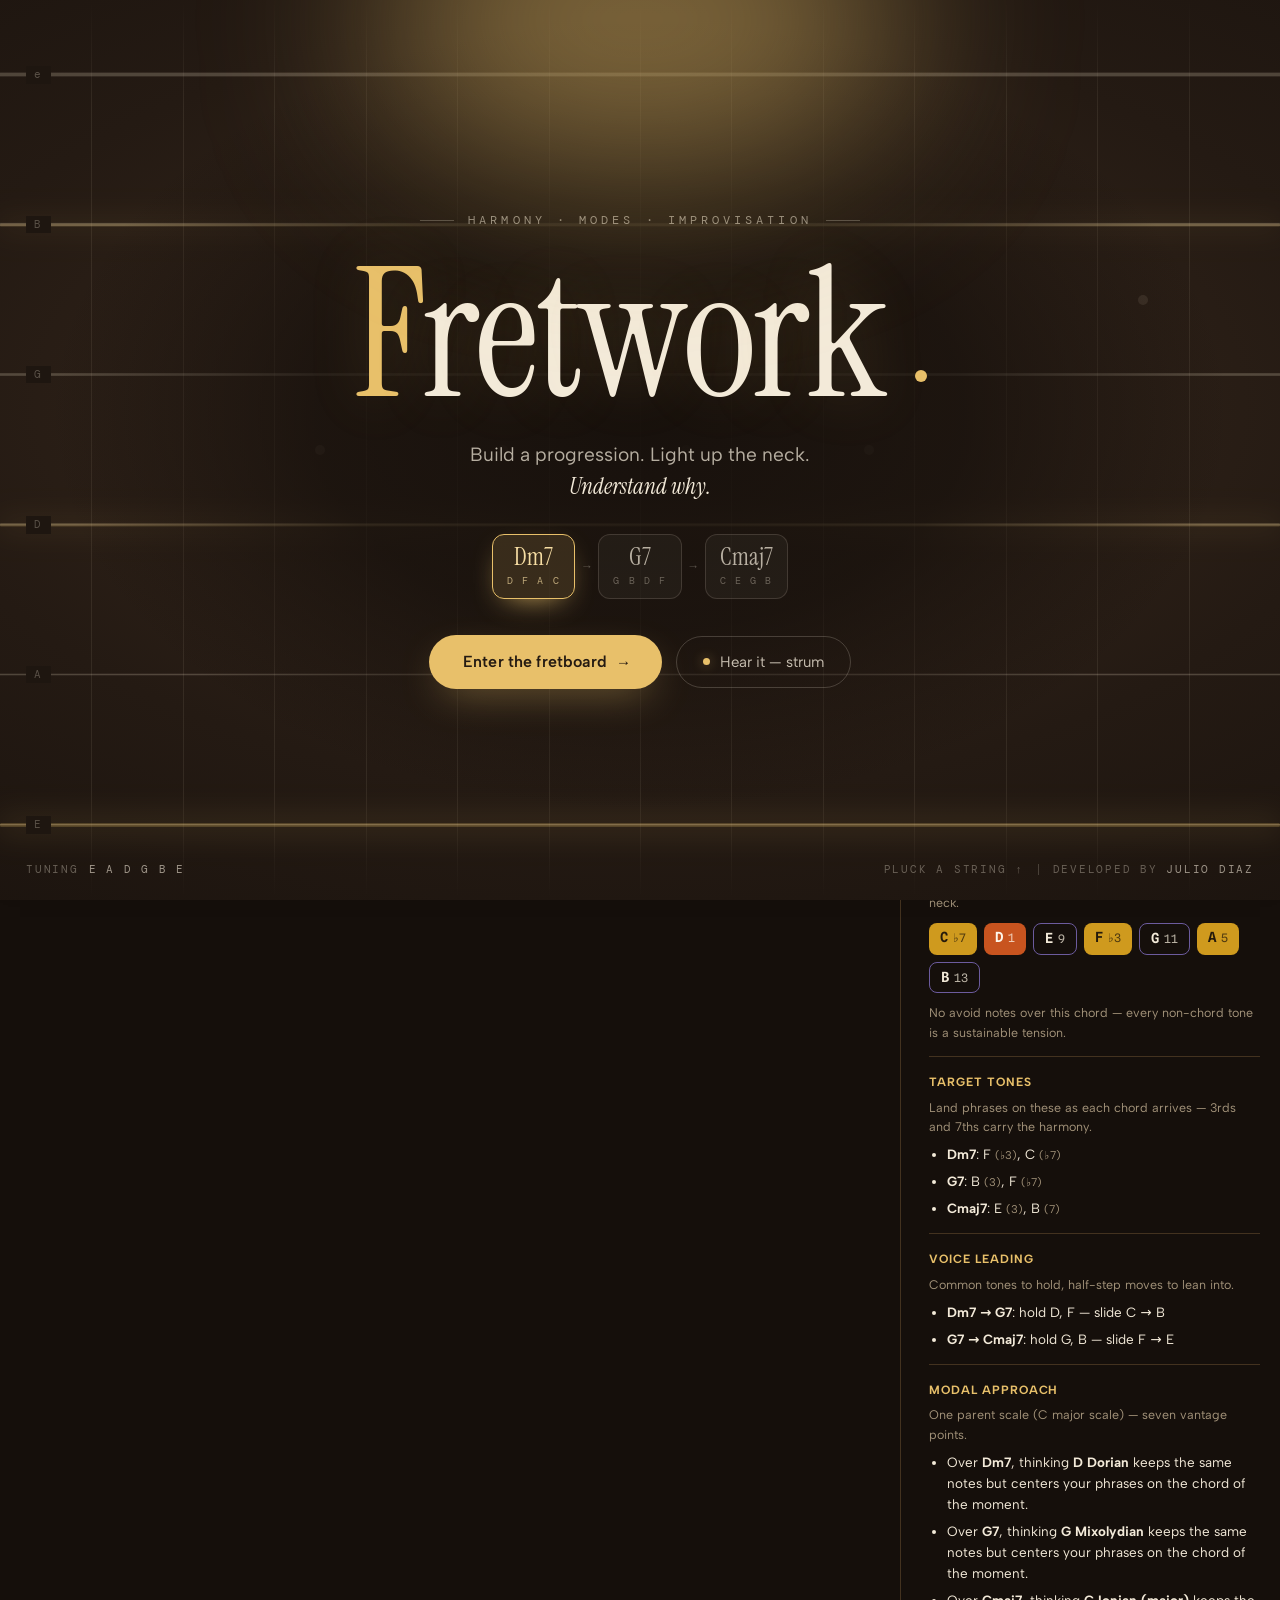
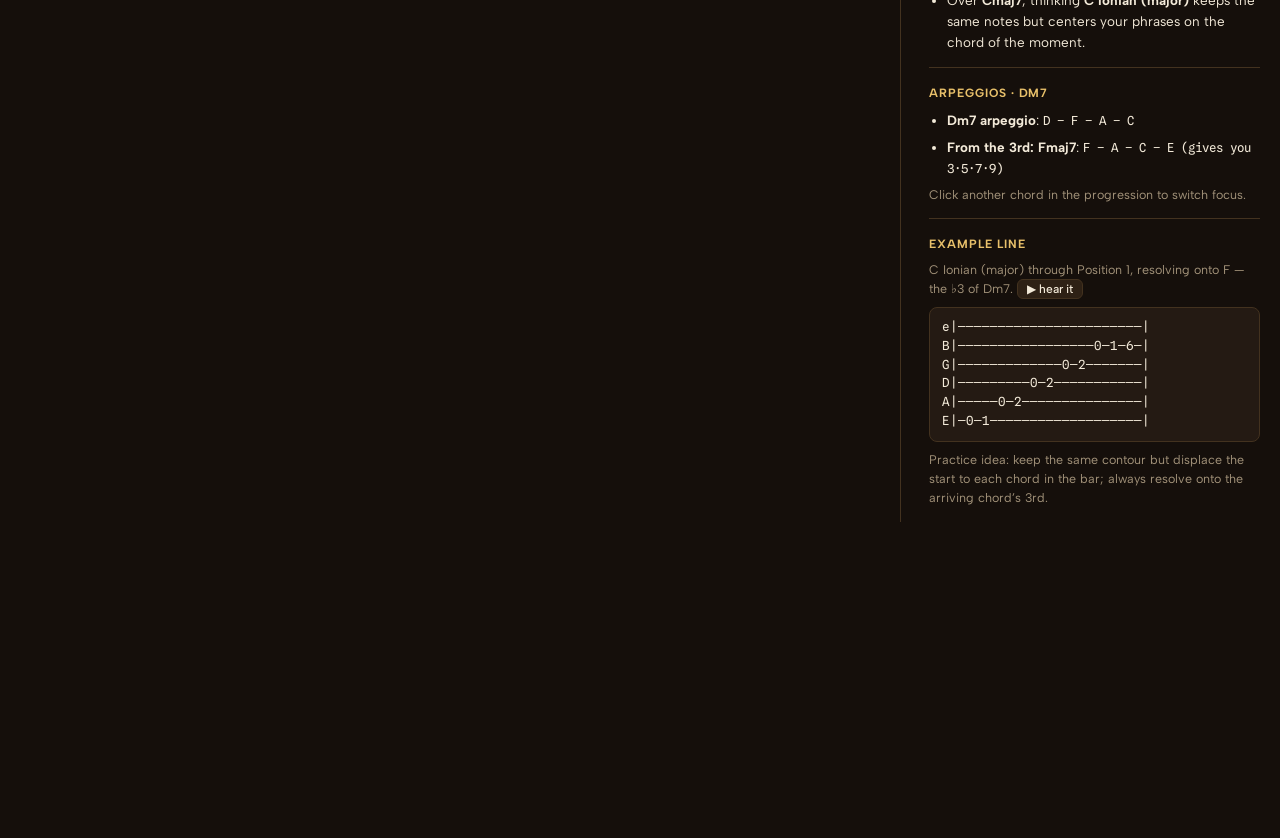
==== commit 9e16afda: "Allow deleting chords down to a one-chord vamp The old 2-chord floor disabled the remove buttons sil" ====
--- a/index.html
+++ b/index.html
@@ -167,11 +167,12 @@
 .chord-sym:hover { color: var(--accent); }
 .chord-notes { color: var(--muted); font-size: 11px; margin-top: 2px; }
 .chord-remove {
-  position: absolute; top: 4px; right: 6px;
+  position: absolute; top: 0; right: 0;
   border: none; background: none; color: var(--muted);
-  font-size: 15px; cursor: pointer; padding: 0 4px; border-radius: 4px;
-}
-.chord-remove:hover { color: var(--avoid); }
+  font-size: 15px; cursor: pointer; border-radius: 10px;
+  width: 28px; height: 28px; line-height: 28px; text-align: center; padding: 0;
+}
+.chord-remove:hover { color: var(--avoid); background: var(--accent-soft); }
 .chord-remove:disabled { opacity: 0.25; cursor: default; }
 .add-chip {
   flex: 0 0 auto; align-self: center; width: 40px; height: 40px;
@@ -1512,11 +1513,14 @@
     return `<div class="chord-card ${i === state.focus ? 'focused' : ''}" data-action="focus-chord" data-idx="${i}">
       <div class="chord-sym" data-action="play-chord" data-idx="${i}" title="Play chord">${esc(chordSymbol(c))}</div>
       <div class="chord-notes mono">${spelled.notes.join(' ')}</div>
-      <button class="chord-remove" data-action="remove-chord" data-idx="${i}" ${state.chords.length <= 2 ? 'disabled' : ''} aria-label="Remove chord">×</button>
+      <button class="chord-remove" data-action="remove-chord" data-idx="${i}"
+        ${state.chords.length <= 1 ? 'disabled' : ''}
+        title="${state.chords.length <= 1 ? 'Keep at least one chord' : 'Remove ' + esc(chordSymbol(c))}"
+        aria-label="Remove chord">×</button>
     </div>`;
   }).join('<div class="chord-arrow">→</div>')
-  + `<button class="add-chip" data-action="add-chord" ${state.chords.length >= 12 ? 'disabled' : ''} aria-label="Add chord">＋</button>`;
-  $('#prog-count').textContent = state.chords.length + ' chords · 2–12';
+  + `<button class="add-chip" data-action="add-chord" ${state.chords.length >= 12 ? 'disabled' : ''} aria-label="Add chord" title="Add chord">＋</button>`;
+  $('#prog-count').textContent = state.chords.length + (state.chords.length === 1 ? ' chord (vamp) · 1–12' : ' chords · 1–12');
   renderChordEditor();
 }
 
@@ -1564,12 +1568,14 @@
   if (families.length) {
     const fam = families[0];
     const parentName = spellScale(fam.parentRoot, fam.fam.parent).rootName;
-    let reason = `<b>${esc(parentName)} ${fam.fam.label}</b> — all ${n} chords live here.`;
     const first = state.chords[0];
+    let reason = n === 1
+      ? `<b>${esc(parentName)} ${fam.fam.label}</b> — the ${esc(chordSymbol(first))} sits entirely inside it.`
+      : `<b>${esc(parentName)} ${fam.fam.label}</b> — all ${n} chords live here.`;
     const m = fam.modes.find((mm) => mm.root === first.root && mm.key !== fam.fam.parent);
     if (m) reason += ` Start on ${esc(spellScale(m.root, m.key).rootName)} for ${esc(SCALES[m.key].name)} color over the ${esc(chordSymbol(first))}.`;
     card.innerHTML = `<div class="answer">
-      <div class="answer-status mono">fits all ${n} chords</div>
+      <div class="answer-status mono">${n === 1 ? 'fits the vamp' : 'fits all ' + n + ' chords'}</div>
       <p class="answer-reason">${reason}</p>
       <div class="chip-row">${fam.modes.map((mm) => chipFor(mm.root, mm.key)).join('')}</div>
     </div>`;
@@ -1993,7 +1999,7 @@
     }
     else if (a === 'remove-chord') {
       ev.stopPropagation();
-      if (state.chords.length > 2) {
+      if (state.chords.length > 1) {
         state.chords.splice(+el.dataset.idx, 1);
         state.focus = Math.min(state.focus, state.chords.length - 1);
         render();
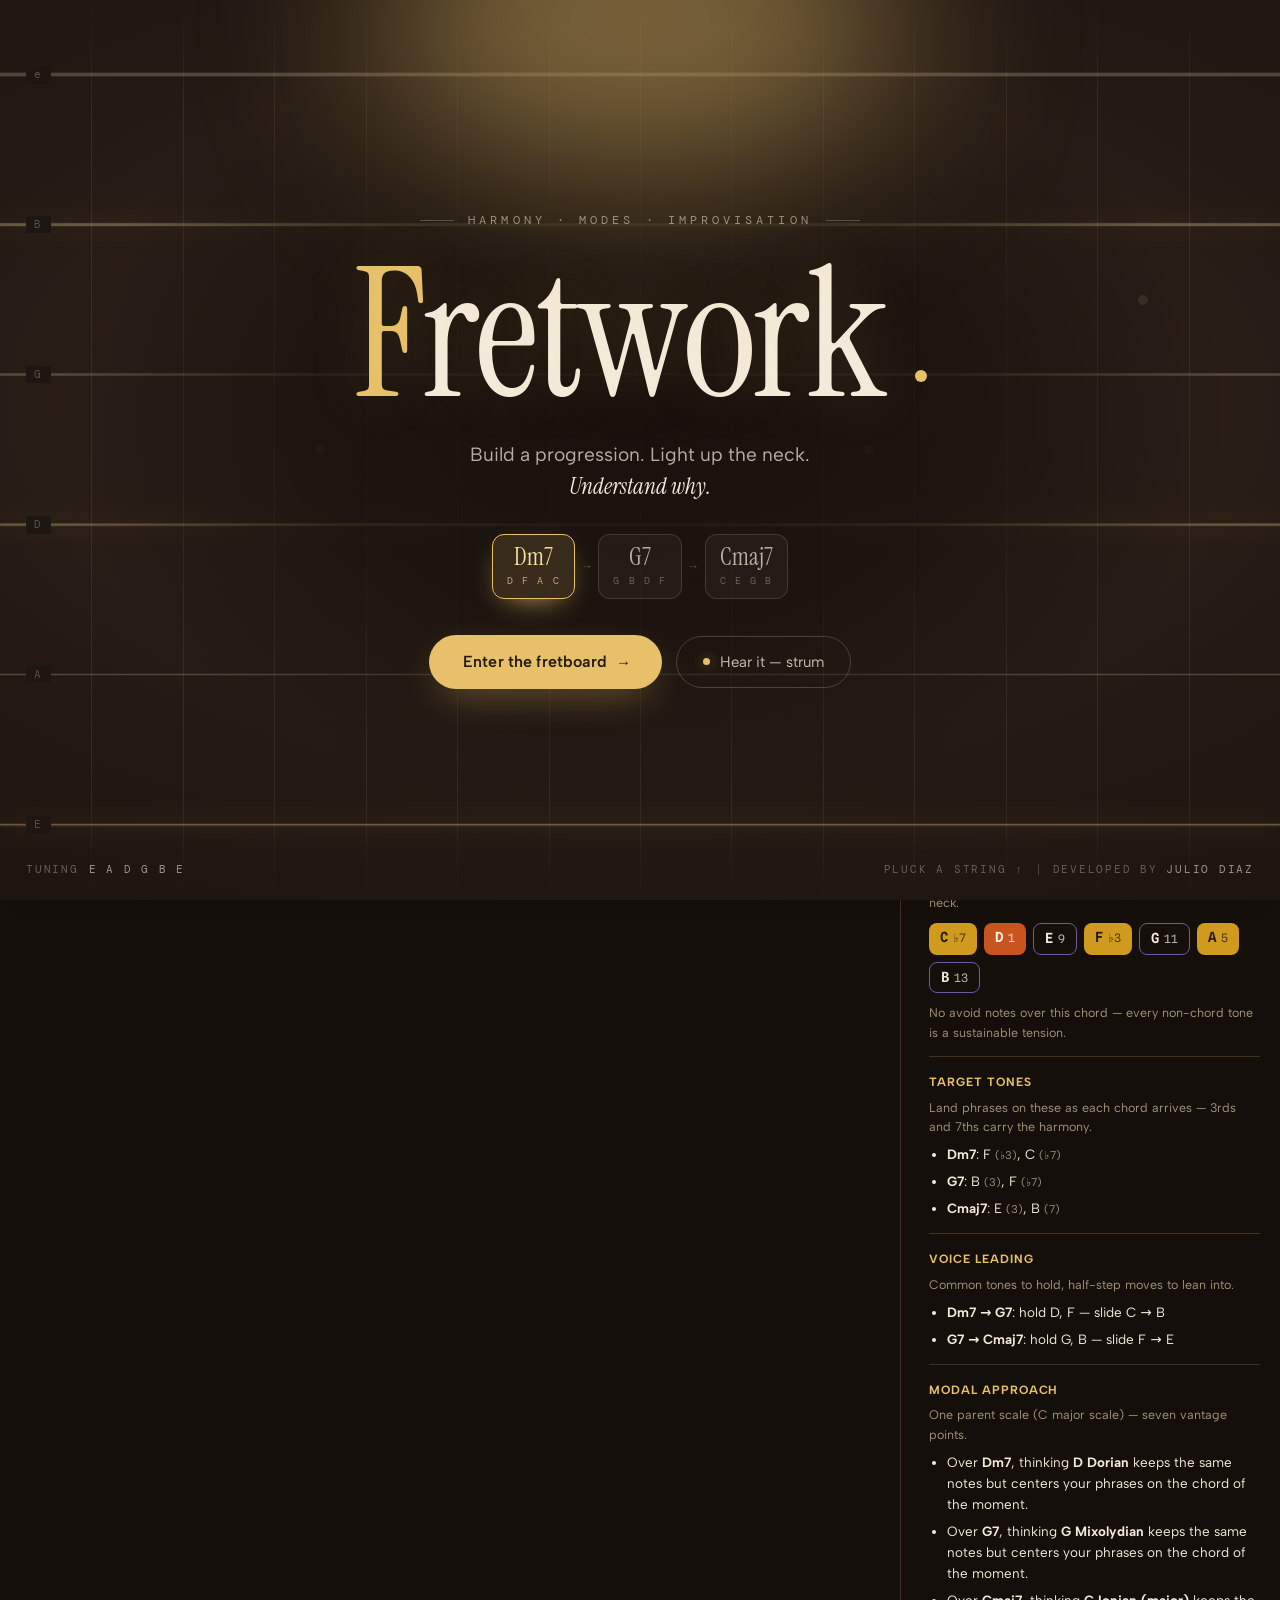
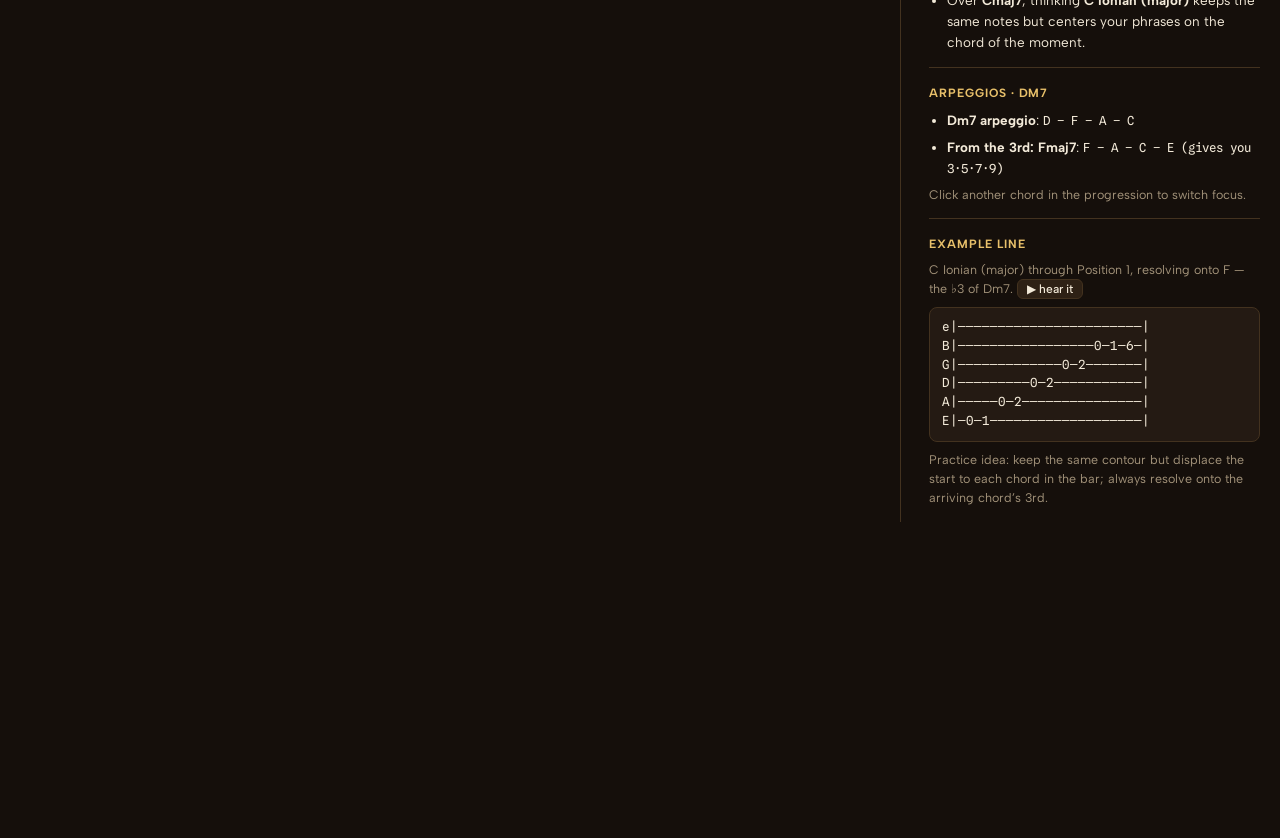
==== commit 24fbf6ab: "Improve guitar audio and add playback transport" ====
--- a/index.html
+++ b/index.html
@@ -129,6 +129,54 @@
 .mini-btn { padding: 2px 9px; font-size: 12px; border-radius: 6px; }
 .btn:hover, .mini-btn:hover, .chip:hover { border-color: var(--accent); }
 .btn:disabled { opacity: 0.4; cursor: default; }
+.btn.primary {
+  background: var(--accent); border-color: var(--accent); color: var(--accent-ink);
+  font-weight: 600; box-shadow: 0 6px 18px -10px var(--accent);
+  transition: transform 0.15s, box-shadow 0.2s, background 0.2s;
+}
+.btn.primary:hover { transform: translateY(-1px); box-shadow: 0 10px 22px -10px var(--accent); }
+.btn.primary.live { background: var(--surface2); color: var(--ink); border-color: var(--accent); box-shadow: 0 0 0 3px var(--accent-soft); }
+.icon-btn {
+  border: none; background: none; cursor: pointer; font-size: 16px; line-height: 1;
+  padding: 4px 6px; border-radius: 8px; color: var(--ink);
+}
+.icon-btn:hover { background: var(--accent-soft); }
+
+/* ---------- volume ---------- */
+.vol { display: inline-flex; align-items: center; gap: 4px; }
+input[type="range"] {
+  -webkit-appearance: none; appearance: none; height: 4px; border-radius: 2px;
+  background: var(--border); outline-offset: 4px; cursor: pointer; margin: 0;
+}
+input[type="range"]::-webkit-slider-thumb {
+  -webkit-appearance: none; appearance: none; width: 14px; height: 14px; border-radius: 50%;
+  background: var(--accent); border: 2px solid var(--surface); box-shadow: 0 1px 4px rgba(0,0,0,.35);
+}
+input[type="range"]::-moz-range-thumb {
+  width: 12px; height: 12px; border-radius: 50%;
+  background: var(--accent); border: 2px solid var(--surface); box-shadow: 0 1px 4px rgba(0,0,0,.35);
+}
+#vol { width: 86px; }
+#vol.muted { opacity: 0.35; }
+
+/* ---------- transport ---------- */
+.transport {
+  display: flex; align-items: center; gap: 10px 18px; flex-wrap: wrap;
+  padding: 10px 14px; margin: 0 0 12px;
+  background: var(--surface); border: 1px solid var(--border); border-radius: 12px;
+}
+.play-btn { display: inline-flex; align-items: center; gap: 8px; min-width: 96px; justify-content: center; padding: 8px 16px; }
+.play-ico { font-size: 12px; }
+.tempo { gap: 8px; }
+#bpm { width: 120px; }
+#bpm-val { min-width: 3ch; text-align: right; color: var(--ink); }
+.beat-dots { display: inline-flex; gap: 6px; align-items: center; }
+.beat-dots i {
+  width: 9px; height: 9px; border-radius: 50%; background: var(--border);
+  transition: background 0.08s, transform 0.08s, box-shadow 0.15s;
+}
+.beat-dots i.down { width: 11px; height: 11px; }
+.beat-dots i.on { background: var(--accent); transform: scale(1.35); box-shadow: 0 0 10px var(--accent); }
 button:focus-visible, select:focus-visible, input:focus-visible, [data-action]:focus-visible {
   outline: 2px solid var(--accent); outline-offset: 2px;
 }
@@ -160,6 +208,19 @@
   transition: border-color 0.15s, transform 0.15s;
 }
 .chord-card.focused { border-color: var(--accent); box-shadow: 0 0 0 3px var(--accent-soft); }
+.chord-card:hover { transform: translateY(-1px); }
+.chord-card.playing {
+  border-color: var(--accent); background: var(--accent-soft);
+  box-shadow: 0 0 0 3px var(--accent-soft), 0 12px 30px -16px var(--accent);
+  overflow: hidden;
+}
+.chord-card.playing::after {
+  content: ''; position: absolute; left: 0; bottom: 0; height: 3px; width: 100%;
+  background: var(--accent); transform-origin: left; transform: scaleX(0);
+  animation: fw-progress var(--len, 2.4s) linear forwards;
+}
+.chord-card.playing .chord-sym { color: var(--accent); }
+@keyframes fw-progress { from { transform: scaleX(0); } to { transform: scaleX(1); } }
 .chord-sym {
   font-family: 'Instrument Serif', Georgia, serif;
   font-size: 26px; line-height: 1.1; cursor: pointer;
@@ -308,6 +369,17 @@
 #fret-wrap svg { min-width: 1080px; display: block; }
 #fret-wrap svg.fb-compact { min-width: 0; }
 g.note.clickable { cursor: pointer; }
+g.note.clickable > circle:first-of-type { transition: filter 0.15s; }
+g.note.clickable:hover > circle:first-of-type { filter: brightness(1.18); }
+/* played-note pulse: an expanding ring plus a brief glow */
+g.note.lit { opacity: 1 !important; }
+g.note.lit > circle:first-of-type { filter: brightness(1.35) drop-shadow(0 0 5px #f6dda3); }
+circle.ping {
+  fill: none; stroke: #f6dda3; stroke-width: 2.2; pointer-events: none;
+  transform-box: fill-box; transform-origin: center;
+  animation: fw-ping 0.7s cubic-bezier(0.2, 0.7, 0.3, 1) forwards;
+}
+@keyframes fw-ping { from { transform: scale(0.6); opacity: 0.95; } to { transform: scale(2.4); opacity: 0; } }
 .legend { display: flex; flex-wrap: wrap; gap: 6px 16px; margin-top: 6px; font-size: 12.5px; color: var(--muted); }
 .lg { display: inline-flex; align-items: center; gap: 6px; }
 .status { margin-top: 6px; font-size: 12px; color: var(--muted); min-height: 1.5em; }
@@ -489,6 +561,9 @@
 /* ---------- responsive ---------- */
 @media (max-width: 640px) {
   #app { padding: 0 10px 30px; }
+  .transport { padding: 8px 10px; gap: 8px 12px; }
+  #bpm { width: 90px; }
+  #vol { width: 60px; }
   .panel { padding: 13px 13px; }
   .wordmark { font-size: 27px; }
   .tagline { display: none; }
@@ -533,6 +608,10 @@
     <button class="tab-btn" data-action="tab" data-tab="studio">Studio</button>
     <button class="tab-btn" data-action="tab" data-tab="library">Library</button>
   </nav>
+  <div class="vol" title="Volume">
+    <button id="mute-btn" class="icon-btn" data-action="mute" aria-label="Mute" aria-pressed="false">🔊</button>
+    <input id="vol" type="range" min="0" max="100" value="80" aria-label="Volume">
+  </div>
   <button id="theme-btn" class="btn theme-btn" data-action="theme" title="Theme">● dark</button>
 </header>
 
@@ -542,10 +621,24 @@
       <section class="sec">
         <div class="sec-head">
           <h2 class="sec-title">Progression</h2>
-          <div class="actions">
-            <span id="prog-count" class="muted small"></span>
-            <button class="btn" data-action="play-prog">▶ Play</button>
-          </div>
+          <span id="prog-count" class="muted small"></span>
+        </div>
+        <div class="transport" role="group" aria-label="Playback">
+          <button id="play-btn" class="btn primary play-btn" data-action="play-prog" aria-pressed="false" title="Play / stop (space)"><span class="play-ico">▶</span><span id="play-label">Play</span></button>
+          <span id="beat-dots" class="beat-dots" aria-hidden="true"></span>
+          <label class="ctl tempo">Tempo
+            <input id="bpm" type="range" min="40" max="220" value="96" aria-label="Tempo in beats per minute">
+            <span id="bpm-val" class="mono">96</span>
+          </label>
+          <label class="ctl">Beats
+            <select id="beats" aria-label="Beats per chord">
+              <option value="2">2 / chord</option>
+              <option value="4" selected>4 / chord</option>
+              <option value="8">8 / chord</option>
+            </select>
+          </label>
+          <label class="chk"><input type="checkbox" id="opt-loop" checked> loop</label>
+          <label class="chk"><input type="checkbox" id="opt-follow" checked> follow</label>
         </div>
         <div id="prog-rail" class="prog-rail"></div>
         <div id="chord-editor"></div>
@@ -1265,78 +1358,437 @@
 }
 /* ============================================================
    Fretwork — audio engine (Web Audio, no samples)
-   A filtered saw with a fast decay reads convincingly as a
-   plucked string at guitar register.
+
+   Plucked strings are physically modeled with an extended
+   Karplus–Strong loop: a short burst of filtered noise (the pick)
+   is fed into a delay line one period long, and every trip round
+   the loop passes through a gentle low-pass, so high harmonics die
+   first — exactly what a real string does. Fractional delay keeps
+   the tuning exact; a pick-position comb filter gives the hollow
+   "plucked near the bridge" tone; lower strings are damped harder.
+
+   Each note is rendered once into an AudioBuffer (cached, LRU) and
+   played through a shared guitar "body": two resonant peaks near
+   100 Hz and 210 Hz, a presence lift, a convolution room, and a
+   compressor so six-string strums never clip.
    ============================================================ */
 
 const Audio_ = {
   ctx: null,
+  master: null,
+  bodyIn: null,
+  volume: 0.8,
+  muted: false,
+  cache: new Map(),
+  CACHE_MAX: 72,
+  active: new Set(),
+  BUF_SECONDS: 2.8,
+
   get() {
     if (!this.ctx) {
       const AC = window.AudioContext || window.webkitAudioContext;
       this.ctx = new AC();
-      this.master = this.ctx.createGain();
-      this.master.gain.value = 0.5;
-      this.master.connect(this.ctx.destination);
+      this.buildGraph();
     }
     if (this.ctx.state === 'suspended') this.ctx.resume();
     return this.ctx;
   },
 
+  buildGraph() {
+    const ctx = this.ctx;
+    const peak = (f, q, g) => {
+      const n = ctx.createBiquadFilter();
+      n.type = 'peaking'; n.frequency.value = f; n.Q.value = q; n.gain.value = g;
+      return n;
+    };
+    this.bodyIn = ctx.createGain();
+    const hp = ctx.createBiquadFilter();
+    hp.type = 'highpass'; hp.frequency.value = 62; hp.Q.value = 0.7;
+    const air = peak(104, 3.2, 5.5);      // Helmholtz air resonance
+    const top = peak(212, 2.6, 3.2);      // top-plate resonance
+    const presence = peak(2600, 0.9, 1.8);
+    const shelf = ctx.createBiquadFilter();
+    shelf.type = 'highshelf'; shelf.frequency.value = 5200; shelf.gain.value = -3;
+
+    const comp = ctx.createDynamicsCompressor();
+    comp.threshold.value = -16; comp.knee.value = 14; comp.ratio.value = 3.5;
+    comp.attack.value = 0.004; comp.release.value = 0.18;
+
+    const reverb = ctx.createConvolver();
+    reverb.buffer = this.impulse(1.7, 3.4);
+    const wet = ctx.createGain();
+    wet.gain.value = 0.22;
+    const dry = ctx.createGain();
+    dry.gain.value = 1.0;
+
+    this.master = ctx.createGain();
+    this.master.gain.value = this.muted ? 0 : this.volume;
+
+    this.bodyIn.connect(hp); hp.connect(air); air.connect(top); top.connect(presence); presence.connect(shelf);
+    shelf.connect(dry); dry.connect(comp);
+    shelf.connect(reverb); reverb.connect(wet); wet.connect(comp);
+    comp.connect(this.master); this.master.connect(ctx.destination);
+  },
+
+  // Synthetic stereo room: decorrelated noise with an exponential tail
+  // and a touch of early-reflection density in the first 40 ms.
+  impulse(seconds, decay) {
+    const ctx = this.ctx;
+    const sr = ctx.sampleRate;
+    const len = Math.floor(sr * seconds);
+    const buf = ctx.createBuffer(2, len, sr);
+    for (let ch = 0; ch < 2; ch++) {
+      const d = buf.getChannelData(ch);
+      let lp = 0;
+      for (let i = 0; i < len; i++) {
+        const t = i / sr;
+        const env = Math.pow(1 - i / len, decay) * (t < 0.04 ? 0.55 + 11 * t : 1);
+        lp += 0.35 * ((Math.random() * 2 - 1) - lp); // darken the tail
+        d[i] = lp * env;
+      }
+    }
+    return buf;
+  },
+
+  setVolume(v) {
+    this.volume = Math.max(0, Math.min(1, v));
+    if (this.master) this.master.gain.setTargetAtTime(this.muted ? 0 : this.volume, this.ctx.currentTime, 0.02);
+  },
+  setMuted(m) {
+    this.muted = !!m;
+    if (this.master) this.master.gain.setTargetAtTime(this.muted ? 0 : this.volume, this.ctx.currentTime, 0.02);
+  },
+
   midiToFreq(m) { return 440 * Math.pow(2, (m - 69) / 12); },
 
-  pluck(midi, when = 0, dur = 1.1, vel = 0.9) {
+  /* ---- Karplus–Strong renderer (pure; also runs in Node) ---- */
+  renderPluck(sr, freq, seconds, opts = {}) {
+    const bright = opts.bright == null ? 0.65 : opts.bright;  // 0 dull … 1 sharp pick
+    const pickPos = opts.pickPos == null ? 0.18 : opts.pickPos; // fraction of string length
+    const t60 = opts.t60 == null ? 2.4 : opts.t60;               // seconds to −60 dB
+    const period = sr / freq;
+    const len = Math.ceil(sr * seconds);
+    const out = new Float32Array(len);
+
+    // Excitation: one period of noise, low-passed for pick softness,
+    // comb-filtered for pick position, DC removed.
+    const P = Math.ceil(period);
+    const exc = new Float32Array(P);
+    const a = 0.12 + 0.8 * bright;
+    let lp = 0, mean = 0;
+    for (let i = 0; i < P; i++) {
+      lp += a * ((Math.random() * 2 - 1) - lp);
+      exc[i] = lp;
+    }
+    const pd = Math.max(1, Math.round(pickPos * P));
+    for (let i = P - 1; i >= pd; i--) exc[i] -= 0.9 * exc[i - pd];
+    for (let i = 0; i < P; i++) mean += exc[i];
+    mean /= P;
+    for (let i = 0; i < P; i++) exc[i] -= mean;
+
+    // Loop filter: y = g · ((1−c)·y[n−D] + c·y[n−D−1]).
+    // c sets how fast highs decay (lower strings: more), g the overall
+    // loss per period so the note reaches −60 dB at t60. The averaging
+    // filter adds c samples of delay, so the read position is D = period − c.
+    const c = 0.5 * (opts.damp == null ? 0.6 : opts.damp);
+    const g = Math.pow(10, -3 * (period / sr) / t60);
+    const D = period - c;
+    const Di = Math.floor(D);
+    const frac = D - Di;
+    const k0 = g * (1 - c) * (1 - frac);   // weight of y[n-Di]
+    const k1 = g * ((1 - c) * frac + c * (1 - frac)); // y[n-Di-1]
+    const k2 = g * c * frac;               // y[n-Di-2]
+    // First period: the delay line is still empty, so only the pick is heard.
+    const head = Math.min(len, Di + 2);
+    for (let n = 0; n < head; n++) {
+      const i0 = n - Di;
+      let acc = n < P ? exc[n] : 0;
+      if (i0 >= 0) acc += k0 * out[i0];
+      if (i0 - 1 >= 0) acc += k1 * out[i0 - 1];
+      out[n] = acc;
+    }
+    for (let n = head; n < P; n++)
+      out[n] = exc[n] + k0 * out[n - Di] + k1 * out[n - Di - 1] + k2 * out[n - Di - 2];
+    for (let n = Math.max(head, P); n < len; n++)
+      out[n] = k0 * out[n - Di] + k1 * out[n - Di - 1] + k2 * out[n - Di - 2];
+
+    // Normalise to a consistent peak, then a short fade so the buffer end is silent.
+    let peak = 0;
+    for (let n = 0; n < len; n++) { const v = Math.abs(out[n]); if (v > peak) peak = v; }
+    const norm = peak > 0 ? 0.5 / peak : 1;
+    const fade = Math.min(len, Math.floor(sr * 0.08));
+    for (let n = 0; n < len; n++) {
+      let v = out[n] * norm;
+      if (n > len - fade) v *= (len - n) / fade;
+      out[n] = v;
+    }
+    return out;
+  },
+
+  // Per-pitch timbre: thick wound strings are darker and ring longer.
+  timbreFor(midi, vel) {
+    const lowness = Math.max(0, Math.min(1, (64 - midi) / 24)); // 0 at high e, 1 two octaves down
+    return {
+      bright: 0.42 + 0.5 * vel - 0.18 * lowness,
+      damp: 0.28 + 0.5 * lowness,
+      t60: 2.7 + 1.6 * lowness,
+      pickPos: 0.14 + 0.08 * lowness,
+    };
+  },
+
+  bufferFor(midi, vel) {
     const ctx = this.get();
-    const t = ctx.currentTime + when;
-    const osc = ctx.createOscillator();
-    const osc2 = ctx.createOscillator();
-    const filt = ctx.createBiquadFilter();
+    const vb = Math.round(vel * 3); // four brightness buckets
+    const key = midi + ':' + vb;
+    let buf = this.cache.get(key);
+    if (buf) {
+      this.cache.delete(key); this.cache.set(key, buf); // refresh LRU order
+      return buf;
+    }
+    const data = this.renderPluck(ctx.sampleRate, this.midiToFreq(midi), this.BUF_SECONDS, this.timbreFor(midi, vb / 3));
+    buf = ctx.createBuffer(1, data.length, ctx.sampleRate);
+    buf.copyToChannel(data, 0);
+    this.cache.set(key, buf);
+    if (this.cache.size > this.CACHE_MAX) this.cache.delete(this.cache.keys().next().value);
+    return buf;
+  },
+
+  /* ---- Voices ---- */
+  // when: seconds from now (or an absolute ctx time via opts.abs)
+  // dur: how long the string rings before a soft release
+  pluck(midi, when = 0, dur = 1.6, vel = 0.9, opts = {}) {
+    const ctx = this.get();
+    const t = opts.abs ? when : ctx.currentTime + when;
+    const src = ctx.createBufferSource();
+    src.buffer = this.bufferFor(midi, vel);
     const gain = ctx.createGain();
-    osc.type = 'sawtooth';
-    osc2.type = 'triangle';
-    osc.frequency.value = this.midiToFreq(midi);
-    osc2.frequency.value = this.midiToFreq(midi);
-    filt.type = 'lowpass';
-    filt.frequency.setValueAtTime(2600, t);
-    filt.frequency.exponentialRampToValueAtTime(700, t + dur);
-    filt.Q.value = 0.7;
-    gain.gain.setValueAtTime(0, t);
-    gain.gain.linearRampToValueAtTime(0.32 * vel, t + 0.008);
-    gain.gain.exponentialRampToValueAtTime(0.0008, t + dur);
-    osc.connect(filt); osc2.connect(filt);
-    filt.connect(gain); gain.connect(this.master);
-    osc.start(t); osc2.start(t);
-    osc.stop(t + dur + 0.05); osc2.stop(t + dur + 0.05);
-  },
-
-  // Voice a chord in guitar register: root around E3–D4, strum feel
+    const level = 0.35 + 0.65 * vel;
+    gain.gain.setValueAtTime(level, t);
+    const rel = Math.min(dur, this.BUF_SECONDS - 0.1);
+    gain.gain.setTargetAtTime(0.0001, t + rel, 0.06);
+    const pan = ctx.createStereoPanner ? ctx.createStereoPanner() : null;
+    if (pan) pan.pan.value = opts.pan == null ? ((midi - 52) / 40) * 0.5 : opts.pan;
+    src.connect(gain);
+    if (pan) { gain.connect(pan); pan.connect(this.bodyIn); } else gain.connect(this.bodyIn);
+    src.start(t);
+    src.stop(t + rel + 0.5);
+    this.active.add(src);
+    src.onended = () => this.active.delete(src);
+    src._gain = gain;
+    return src;
+  },
+
+  // Fade everything out in ~60 ms (used by the transport's Stop).
+  stopAll() {
+    if (!this.ctx) return;
+    const t = this.ctx.currentTime;
+    for (const src of this.active) {
+      try {
+        src._gain.gain.cancelScheduledValues(t);
+        src._gain.gain.setTargetAtTime(0.0001, t, 0.03);
+        src.stop(t + 0.25);
+      } catch (e) { /* already stopped */ }
+    }
+    this.active.clear();
+  },
+
+  /* ---- Chord voicing: how a guitarist would grab it ----
+     Bass root in the low octave, the 5th above it, then the
+     colour tones (3rd, 7th, tensions) in the octave above, and the
+     root doubled on top for a ringing six-string shape. */
   chordMidis(chord) {
-    const root = 48 + mod12(chord.root - 0); // C3-based
-    const base = root > 55 ? root - 12 : root;
-    const ivs = CHORD_TYPES[chord.type].degrees.map((d) => DEG_SEMITONES[d]);
-    return ivs.map((iv, i) => base + iv + (iv < ivs[0] ? 12 : 0) + (i > 0 && iv <= 2 ? 12 : 0));
-  },
-
-  playChord(chord, when = 0, dur = 1.5) {
-    this.chordMidis(chord).forEach((m, i) => this.pluck(m, when + i * 0.035, dur, 0.85));
-  },
-
-  playProgression(chords, secPerChord = 1.15) {
-    chords.forEach((c, i) => this.playChord(c, i * secPerChord, secPerChord * 1.25));
-  },
-
-  playScale(rootPc, scaleKey) {
-    const base = 48 + rootPc; // around C3–B3
-    const start = base > 55 ? base - 12 : base;
+    const degs = CHORD_TYPES[chord.type].degrees;
+    let bass = 40 + mod12(chord.root - 4); // E2 … D♯3
+    const fifthDeg = degs.find((d) => ['5', '♭5', '♯5'].includes(d));
+    const notes = [bass];
+    if (fifthDeg) notes.push(bass + DEG_SEMITONES[fifthDeg]);
+    const upper = degs.filter((d) => d !== '1' && d !== fifthDeg)
+      .map((d) => { let m = bass + 12 + (DEG_SEMITONES[d] % 12); if (m < bass + 15) m += 12; return m; })
+      .sort((a, b) => a - b);
+    notes.push(...upper);
+    if (notes.length < 5) notes.push(bass + 24);
+    if (notes.length < 5 && fifthDeg) notes.push(bass + 24 + DEG_SEMITONES[fifthDeg]);
+    return notes.slice(0, 6);
+  },
+
+  // Strum a list of pitches low→high (down) or high→low (up).
+  strum(midis, when = 0, opts = {}) {
+    const ctx = this.get();
+    const t0 = opts.abs ? when : ctx.currentTime + when;
+    const vel = opts.vel == null ? 0.9 : opts.vel;
+    const dur = opts.dur == null ? 2.2 : opts.dur;
+    const gap = opts.gap == null ? 0.034 : opts.gap;
+    const order = opts.up ? [...midis].reverse() : midis;
+    order.forEach((m, i) => {
+      const jitter = (Math.random() - 0.5) * 0.008;
+      const v = Math.max(0.2, vel - i * 0.045 + (Math.random() - 0.5) * 0.06);
+      this.pluck(m, t0 + i * gap + jitter, dur, v, { abs: true, pan: ((i / Math.max(1, order.length - 1)) - 0.5) * 0.6 });
+    });
+    return t0;
+  },
+
+  playChord(chord, when = 0, dur = 2.2, opts = {}) {
+    return this.strum(this.chordMidis(chord), when, { dur, ...opts });
+  },
+
+  // Convenience for one-off use (the transport does its own scheduling)
+  playProgression(chords, secPerChord = 1.2) {
+    chords.forEach((c, i) => this.playChord(c, i * secPerChord, secPerChord * 1.4));
+  },
+
+  // Scale as a run up and back down, one pitch per step.
+  scaleMidis(rootPc, scaleKey) {
+    let start = 40 + mod12(rootPc - 4); // from the low E string range
+    if (start < 45) start += 12;         // keep runs out of the mud
     const offs = SCALES[scaleKey].degrees.map((d) => DEG_SEMITONES[d]);
-    const seq = [...offs.map((o) => start + o), start + 12];
-    seq.forEach((m, i) => this.pluck(m, i * 0.22, 0.6, 0.8));
-  },
-
-  playFret(sIdx, fret) {
-    this.pluck(OPEN_MIDI[sIdx] + fret, 0, 1.0, 0.9);
+    const up = [...offs.map((o) => start + o), start + 12];
+    return [...up, ...up.slice(0, -1).reverse()];
+  },
+
+  playScale(rootPc, scaleKey, stepSec = 0.2) {
+    this.scaleMidis(rootPc, scaleKey).forEach((m, i) => this.pluck(m, i * stepSec, 0.55, 0.8));
+  },
+
+  playFret(sIdx, fret, vel = 0.9) {
+    this.pluck(OPEN_MIDI[sIdx] + fret, 0, 1.4, vel);
   },
 };
+/* ============================================================
+   Fretwork — transport
+   Schedules strums, scale runs and licks on the audio clock (which
+   never drifts) and mirrors each event to the UI with timers (which
+   only need to be close). Looping schedules one chord at a time with
+   a short lookahead, so tempo and progression edits take effect at
+   the next chord instead of the next loop.
+   ============================================================ */
+
+const Player = {
+  playing: false,
+  mode: null,        // 'prog' | 'scale' | 'lick'
+  bpm: 96,
+  loop: true,
+  beats: 4,          // beats per chord
+  follow: true,      // focus follows the playing chord
+  timers: [],
+  chordIndex: -1,
+  onChord: null,     // (index, seconds) => void
+  onBeat: null,      // (beat, beats) => void
+  onNote: null,      // ({ s, f, pc, midi }, seconds) => void
+  onState: null,     // () => void  (playing changed)
+
+  secPerBeat() { return 60 / this.bpm; },
+
+  later(fn, atAudioTime) {
+    const ctx = Audio_.get();
+    const ms = Math.max(0, (atAudioTime - ctx.currentTime) * 1000);
+    this.timers.push(setTimeout(fn, ms));
+  },
+
+  clearTimers() {
+    this.timers.forEach(clearTimeout);
+    this.timers = [];
+  },
+
+  stop() {
+    const was = this.playing;
+    this.playing = false;
+    this.mode = null;
+    this.chordIndex = -1;
+    this.clearTimers();
+    Audio_.stopAll();
+    if (was && this.onState) this.onState();
+  },
+
+  toggleProgression(chords) {
+    if (this.playing && this.mode === 'prog') this.stop();
+    else this.playProgression(chords);
+  },
+
+  // chords: () => array, read fresh each chord so edits mid-loop are heard
+  playProgression(getChords) {
+    const ctx = Audio_.get();
+    this.stop();
+    const chordsFn = typeof getChords === 'function' ? getChords : () => getChords;
+    // Render every voice before the downbeat so the first strum is never late.
+    chordsFn().forEach((c) => Audio_.chordMidis(c).forEach((m) => Audio_.bufferFor(m, 0.9)));
+    this.playing = true;
+    this.mode = 'prog';
+    if (this.onState) this.onState();
+
+    let i = 0;
+    let t = ctx.currentTime + 0.12;
+    const step = () => {
+      if (!this.playing || this.mode !== 'prog') return;
+      const chords = chordsFn();
+      if (!chords.length) { this.stop(); return; }
+      if (i >= chords.length) {
+        if (!this.loop) { this.later(() => this.stop(), t); return; }
+        i = 0;
+      }
+      const chord = chords[i];
+      const spb = this.secPerBeat();
+      const len = spb * this.beats;
+      Audio_.playChord(chord, t, Math.min(len * 1.15, 2.6), { abs: true, vel: 0.92 });
+      if (this.beats >= 4)
+        Audio_.playChord(chord, t + 2 * spb, Math.min(len * 0.6, 2.2), { abs: true, vel: 0.62, up: true, gap: 0.026 });
+      if (this.beats >= 8) {
+        Audio_.playChord(chord, t + 4 * spb, Math.min(len * 0.6, 2.4), { abs: true, vel: 0.85 });
+        Audio_.playChord(chord, t + 6 * spb, Math.min(len * 0.5, 2.2), { abs: true, vel: 0.6, up: true, gap: 0.026 });
+      }
+
+      const idx = i, at = t, beats = this.beats;
+      this.later(() => { this.chordIndex = idx; if (this.onChord) this.onChord(idx, len); }, at);
+      for (let b = 0; b < beats; b++)
+        this.later(() => { if (this.onBeat) this.onBeat(b, beats); }, at + b * spb);
+
+      i += 1;
+      t += len;
+      this.later(step, t - 0.3);
+    };
+    step();
+  },
+
+  // notes: [{ midi, s, f }] — a melodic line in order; stepBeats: length of each note in beats
+  playLine(notes, mode, stepBeats = 0.5, lastHold = 2) {
+    const ctx = Audio_.get();
+    this.stop();
+    notes.forEach((n) => Audio_.bufferFor(n.midi, 0.85));
+    this.playing = true;
+    this.mode = mode;
+    if (this.onState) this.onState();
+    const stepSec = this.secPerBeat() * stepBeats;
+    const t0 = ctx.currentTime + 0.1;
+    notes.forEach((n, k) => {
+      const last = k === notes.length - 1;
+      const at = t0 + k * stepSec;
+      const dur = last ? stepSec * lastHold : stepSec * 1.35;
+      const vel = last ? 0.95 : 0.78 + (k % 2 === 0 ? 0.08 : 0);
+      Audio_.pluck(n.midi, at, dur, vel, { abs: true });
+      this.later(() => { if (this.onNote) this.onNote(n, dur); }, at);
+    });
+    this.later(() => { if (this.playing && this.mode === mode) this.stop(); }, t0 + notes.length * stepSec + 0.4);
+  },
+};
+
+/* Find a playable string/fret for each pitch of a scale run, staying in
+   one hand position so the neck animation looks like real fingering. */
+function positionScaleRun(rootPc, scaleKey) {
+  const midis = Audio_.scaleMidis(rootPc, scaleKey);
+  const win = cagedWindows(rootPc)[0];
+  const lo = win.lo, hi = win.hi + 1;
+  return midis.map((midi) => {
+    let best = null;
+    for (let s = 5; s >= 0; s--) {
+      const f = midi - OPEN_MIDI[s];
+      if (f < 0 || f > 24) continue;
+      const inPos = f >= lo && f <= hi;
+      const cost = (inPos ? 0 : 100) + Math.abs(f - (lo + hi) / 2);
+      if (!best || cost < best.cost) best = { s, f, cost };
+    }
+    if (!best) return { midi, s: 0, f: Math.max(0, Math.min(24, midi - OPEN_MIDI[0])), pc: mod12(midi) };
+    return { midi, s: best.s, f: best.f, pc: mod12(midi) };
+  });
+}
 /* ============================================================
    Fretwork — theory library
    Hand-written harmony topics. Scale and chord entries are
@@ -1489,6 +1941,41 @@
 const $ = (sel) => document.querySelector(sel);
 const esc = (s) => String(s).replace(/[&<>"]/g, (c) => ({ '&': '&amp;', '<': '&lt;', '>': '&gt;', '"': '&quot;' }[c]));
 
+/* ---- Persistence (best effort; storage can be absent or blocked) ---- */
+const STORE_KEY = 'fretwork.v2';
+function persist() {
+  try {
+    localStorage.setItem(STORE_KEY, JSON.stringify({
+      theme: state.theme, chords: state.chords, focus: state.focus, selected: state.selected,
+      labelMode: state.labelMode, emphasizeRoots: state.emphasizeRoots, view: state.view,
+      bpm: Player.bpm, beats: Player.beats, loop: Player.loop, follow: Player.follow,
+      volume: Audio_.volume, muted: Audio_.muted,
+    }));
+  } catch (e) { /* storage unavailable */ }
+}
+function restore() {
+  let saved = null;
+  try { saved = JSON.parse(localStorage.getItem(STORE_KEY) || 'null'); } catch (e) { return; }
+  if (!saved || typeof saved !== 'object') return;
+  const validChord = (c) => c && Number.isInteger(c.root) && c.root >= 0 && c.root < 12 && CHORD_TYPES[c.type];
+  const validScale = (s) => s && Number.isInteger(s.root) && s.root >= 0 && s.root < 12 && SCALES[s.key];
+  if (Array.isArray(saved.chords) && saved.chords.length && saved.chords.every(validChord))
+    state.chords = saved.chords.slice(0, 12).map((c) => ({ root: c.root, type: c.type }));
+  if (Array.isArray(saved.selected) && saved.selected.every(validScale))
+    state.selected = saved.selected.slice(0, 4).map((s) => ({ root: s.root, key: s.key }));
+  if (Number.isInteger(saved.focus)) state.focus = Math.max(0, Math.min(state.chords.length - 1, saved.focus));
+  if (['dark', 'light', 'auto'].includes(saved.theme)) state.theme = saved.theme;
+  if (['names', 'intervals', 'degrees', 'none'].includes(saved.labelMode)) state.labelMode = saved.labelMode;
+  if (['full', 'caged', '3nps', 'custom'].includes(saved.view)) state.view = saved.view;
+  if (typeof saved.emphasizeRoots === 'boolean') state.emphasizeRoots = saved.emphasizeRoots;
+  if (Number.isFinite(saved.bpm)) Player.bpm = Math.max(40, Math.min(220, Math.round(saved.bpm)));
+  if ([2, 4, 8].includes(saved.beats)) Player.beats = saved.beats;
+  if (typeof saved.loop === 'boolean') Player.loop = saved.loop;
+  if (typeof saved.follow === 'boolean') Player.follow = saved.follow;
+  if (Number.isFinite(saved.volume)) Audio_.volume = Math.max(0, Math.min(1, saved.volume));
+  if (typeof saved.muted === 'boolean') Audio_.muted = saved.muted;
+}
+
 const isSelected = (root, key) => state.selected.some((s) => s.root === root && s.key === key);
 const scaleLabel = (root, key) => spellScale(root, key).rootName + ' ' + SCALES[key].name;
 
@@ -1510,7 +1997,9 @@
   const rail = $('#prog-rail');
   rail.innerHTML = state.chords.map((c, i) => {
     const spelled = spellChord(c.root, c.type);
-    return `<div class="chord-card ${i === state.focus ? 'focused' : ''}" data-action="focus-chord" data-idx="${i}">
+    const playing = Player.playing && Player.mode === 'prog' && Player.chordIndex === i;
+    return `<div class="chord-card ${i === state.focus ? 'focused' : ''} ${playing ? 'playing' : ''}" data-action="focus-chord" data-idx="${i}"
+      ${playing ? `style="--len:${(Player.secPerBeat() * Player.beats).toFixed(2)}s"` : ''}>
       <div class="chord-sym" data-action="play-chord" data-idx="${i}" title="Play chord">${esc(chordSymbol(c))}</div>
       <div class="chord-notes mono">${spelled.notes.join(' ')}</div>
       <button class="chord-remove" data-action="remove-chord" data-idx="${i}"
@@ -1949,6 +2438,99 @@
     renderLibrary();
   }
   syncDock();
+  persist();
+}
+
+/* ================= Playback visuals ================= */
+const SVG_NS = 'http://www.w3.org/2000/svg';
+
+// Expanding ring on a fretboard note (removed when the animation ends).
+function pingNote(g, seconds = 0.7) {
+  const c = g.querySelector('circle');
+  if (!c) return;
+  const ring = document.createElementNS(SVG_NS, 'circle');
+  ring.setAttribute('cx', c.getAttribute('cx'));
+  ring.setAttribute('cy', c.getAttribute('cy'));
+  ring.setAttribute('r', String(+c.getAttribute('r') + 2));
+  ring.setAttribute('class', 'ping');
+  ring.addEventListener('animationend', () => ring.remove());
+  g.appendChild(ring);
+  g.classList.add('lit');
+  setTimeout(() => g.classList.remove('lit'), Math.min(1400, seconds * 1000));
+}
+function pingChordNotes(chord, seconds) {
+  const pcs = new Set(chordPcs(chord.root, chord.type));
+  document.querySelectorAll('#fret-wrap g.note').forEach((g) => {
+    if (pcs.has(+g.dataset.pc)) pingNote(g, seconds);
+  });
+}
+function pingFret(s, f, seconds) {
+  const g = document.querySelector(`#fret-wrap g.note[data-s="${s}"][data-f="${f}"]`);
+  if (g) pingNote(g, seconds);
+}
+
+function markPlayingCard(idx, seconds) {
+  document.querySelectorAll('.chord-card.playing').forEach((el) => el.classList.remove('playing'));
+  const card = document.querySelector(`.chord-card[data-idx="${idx}"]`);
+  if (!card) return;
+  card.style.setProperty('--len', seconds.toFixed(2) + 's');
+  card.classList.add('playing');
+  const rail = $('#prog-rail');
+  const l = card.offsetLeft - rail.offsetLeft;
+  if (l < rail.scrollLeft || l + card.offsetWidth > rail.scrollLeft + rail.clientWidth)
+    rail.scrollTo({ left: Math.max(0, l - 24), behavior: 'smooth' });
+}
+
+function renderBeatDots(active = -1) {
+  const n = Player.beats;
+  $('#beat-dots').innerHTML = Array.from({ length: n }, (_, b) =>
+    `<i class="${b === active ? 'on' : ''}${b === 0 ? ' down' : ''}"></i>`).join('');
+}
+
+function syncTransport() {
+  const live = Player.playing && Player.mode === 'prog';
+  const btn = $('#play-btn');
+  btn.classList.toggle('live', live);
+  btn.setAttribute('aria-pressed', String(live));
+  btn.querySelector('.play-ico').textContent = live ? '■' : '▶';
+  $('#play-label').textContent = live ? 'Stop' : (Player.loop ? 'Loop' : 'Play');
+  $('#bpm').value = Player.bpm;
+  $('#bpm-val').textContent = Player.bpm;
+  $('#beats').value = String(Player.beats);
+  $('#opt-loop').checked = Player.loop;
+  $('#opt-follow').checked = Player.follow;
+  $('#vol').value = Math.round(Audio_.volume * 100);
+  $('#mute-btn').textContent = Audio_.muted ? '🔇' : (Audio_.volume < 0.4 ? '🔉' : '🔊');
+  $('#mute-btn').setAttribute('aria-pressed', String(Audio_.muted));
+  $('#vol').classList.toggle('muted', Audio_.muted);
+  if (!live) {
+    document.querySelectorAll('.chord-card.playing').forEach((el) => el.classList.remove('playing'));
+    renderBeatDots(-1);
+  }
+  document.querySelectorAll('[data-action="play-scale"]').forEach((b) => {
+    b.textContent = Player.playing && Player.mode === 'scale' ? '■' : '▶';
+  });
+  document.querySelectorAll('[data-action="play-lick"]').forEach((b) => {
+    b.textContent = Player.playing && Player.mode === 'lick' ? '■ stop' : '▶ hear it';
+  });
+}
+
+function wirePlayer() {
+  Player.onState = syncTransport;
+  Player.onChord = (idx, seconds) => {
+    if (Player.follow && state.focus !== idx) { state.focus = idx; if (state.tab === 'studio') render(); }
+    markPlayingCard(idx, seconds);
+    const chord = state.chords[idx];
+    if (chord) {
+      pingChordNotes(chord, Math.min(seconds, 1.2));
+      $('#fret-status').textContent = `Playing ${chordSymbol(chord)} — chord ${idx + 1} of ${state.chords.length}`;
+    }
+  };
+  Player.onBeat = (b) => renderBeatDots(b);
+  Player.onNote = (n, seconds) => {
+    pingFret(n.s, n.f, Math.min(seconds, 1));
+    noteStatus(n.s, n.f);
+  };
 }
 
 /* ================= Events ================= */
@@ -1978,6 +2560,7 @@
         renderFretboardPanel();
       }
       Audio_.playFret(st, f);
+      pingFret(st, f, 0.8);
       noteStatus(st, f);
       return;
     }
@@ -1988,7 +2571,9 @@
     else if (a === 'theme') {
       state.theme = { dark: 'light', light: 'auto', auto: 'dark' }[state.theme];
       applyTheme();
-    }
+      persist();
+    }
+    else if (a === 'mute') { Audio_.setMuted(!Audio_.muted); syncTransport(); persist(); }
     else if (a === 'add-chord') {
       if (state.chords.length < 12) {
         const last = state.chords[state.chords.length - 1];
@@ -2006,16 +2591,26 @@
       }
     }
     else if (a === 'focus-chord') { state.focus = +el.dataset.idx; render(); }
-    else if (a === 'play-chord') { ev.stopPropagation(); Audio_.playChord(state.chords[+el.dataset.idx]); }
-    else if (a === 'play-prog') Audio_.playProgression(state.chords);
+    else if (a === 'play-chord') {
+      ev.stopPropagation();
+      const c = state.chords[+el.dataset.idx];
+      Audio_.playChord(c);
+      pingChordNotes(c, 1.2);
+    }
+    else if (a === 'play-prog') Player.toggleProgression(() => state.chords);
     else if (a === 'set-root') { state.chords[state.focus].root = +el.dataset.pc; render(); }
     else if (a === 'set-type') { state.chords[state.focus].type = el.dataset.key; render(); }
     else if (a === 'toggle-scale') toggleScale(+el.dataset.root, el.dataset.key);
     else if (a === 'remove-scale') { state.selected.splice(+el.dataset.i, 1); render(); }
-    else if (a === 'play-scale') { const s = state.selected[+el.dataset.i]; Audio_.playScale(s.root, s.key); }
+    else if (a === 'play-scale') {
+      const s = state.selected[+el.dataset.i];
+      if (Player.playing && Player.mode === 'scale') Player.stop();
+      else Player.playLine(positionScaleRun(s.root, s.key), 'scale', 0.5, 3);
+    }
     else if (a === 'play-lick') {
       const steps = generateLickSteps() || [];
-      steps.forEach(([st, f], i) => Audio_.pluck(OPEN_MIDI[st] + f, i * 0.24, 0.7, 0.85));
+      if (Player.playing && Player.mode === 'lick') Player.stop();
+      else Player.playLine(steps.map(([s, f]) => ({ s, f, midi: OPEN_MIDI[s] + f, pc: mod12(OPEN_MIDI[s] + f) })), 'lick', 0.5, 4);
     }
     else if (a === 'pos-prev') { state.posIndex = Math.max(0, state.posIndex - 1); renderFretboardPanel(); }
     else if (a === 'pos-next') { state.posIndex += 1; renderFretboardPanel(); }
@@ -2043,9 +2638,34 @@
 
   document.addEventListener('change', (ev) => {
     const el = ev.target;
-    if (el.id === 'label-mode') { state.labelMode = el.value; renderFretboardPanel(); }
-    else if (el.id === 'view-mode') { state.view = el.value; state.posIndex = 0; renderFretboardPanel(); }
-    else if (el.id === 'opt-roots') { state.emphasizeRoots = el.checked; renderFretboardPanel(); }
+    if (el.id === 'label-mode') { state.labelMode = el.value; renderFretboardPanel(); persist(); }
+    else if (el.id === 'view-mode') { state.view = el.value; state.posIndex = 0; renderFretboardPanel(); persist(); }
+    else if (el.id === 'opt-roots') { state.emphasizeRoots = el.checked; renderFretboardPanel(); persist(); }
+    else if (el.id === 'beats') { Player.beats = +el.value; renderBeatDots(-1); syncTransport(); persist(); }
+    else if (el.id === 'opt-loop') { Player.loop = el.checked; syncTransport(); persist(); }
+    else if (el.id === 'opt-follow') { Player.follow = el.checked; persist(); }
+  });
+  document.addEventListener('input', (ev) => {
+    const el = ev.target;
+    if (el.id === 'bpm') { Player.bpm = +el.value; $('#bpm-val').textContent = Player.bpm; }
+    else if (el.id === 'vol') {
+      Audio_.setVolume(+el.value / 100);
+      if (Audio_.muted && +el.value > 0) Audio_.setMuted(false);
+      syncTransport();
+    }
+  });
+  document.addEventListener('pointerup', (ev) => { if (ev.target.id === 'bpm' || ev.target.id === 'vol') persist(); });
+
+  // Keyboard: space plays/stops the progression, Esc stops everything.
+  document.addEventListener('keydown', (ev) => {
+    const tag = (ev.target.tagName || '').toLowerCase();
+    if (['input', 'select', 'textarea'].includes(tag)) return;
+    if (ev.code === 'Space' && !ev.repeat && state.tab === 'studio' && !$('#splash')) {
+      ev.preventDefault();
+      Player.toggleProgression(() => state.chords);
+    } else if (ev.key === 'Escape' && Player.playing) {
+      Player.stop();
+    }
   });
 
   $('#lib-search').addEventListener('input', (ev) => {
@@ -2068,7 +2688,6 @@
 function wireSplash() {
   const splash = $('#splash');
   if (!splash) return;
-  const FREQS = [329.63, 246.94, 196.0, 146.83, 110.0, 82.41];
   const NAMES = ['e', 'B', 'G', 'D', 'A', 'E'];
   const amps = [0, 0, 0, 0, 0, 0];
   let raf = null, cycle = null;
@@ -2130,28 +2749,8 @@
   function hit(i, level) { amps[i] = Math.min(1, level == null ? 1 : level); paint(); decay(); }
   function pluckAudio(i, level) {
     try {
-      const ctx = Audio_.get();
-      const t = ctx.currentTime;
-      const f = FREQS[i];
-      const g = ctx.createGain();
-      g.gain.setValueAtTime(0.0001, t);
-      g.gain.exponentialRampToValueAtTime(0.16 * (level || 1), t + 0.012);
-      g.gain.exponentialRampToValueAtTime(0.0001, t + 2.2);
-      const lp = ctx.createBiquadFilter();
-      lp.type = 'lowpass';
-      lp.frequency.setValueAtTime(2600, t);
-      lp.frequency.exponentialRampToValueAtTime(700, t + 1.6);
-      [[1, 1], [2, 0.32], [3, 0.14]].forEach(([mult, amp]) => {
-        const o = ctx.createOscillator();
-        o.type = mult === 1 ? 'triangle' : 'sine';
-        o.frequency.value = f * mult;
-        const og = ctx.createGain();
-        og.gain.value = amp;
-        o.connect(og).connect(lp);
-        o.start(t);
-        o.stop(t + 2.3);
-      });
-      lp.connect(g).connect(Audio_.master);
+      // Same physical string model as the studio: open string i, let it ring.
+      Audio_.pluck(OPEN_MIDI[i], 0, 2.4, 0.55 + 0.4 * (level == null ? 1 : level), { pan: (2.5 - i) * 0.18 });
     } catch (e) { /* audio optional */ }
   }
   function pluck(i, level) { hit(i, level); pluckAudio(i, level); }
@@ -2219,9 +2818,13 @@
 
 /* ================= Init ================= */
 state.dockCollapsed = window.innerWidth < 700;
+restore();
 wireEvents();
+wirePlayer();
 wireSplash();
 applyTheme();
 render();
+renderBeatDots(-1);
+syncTransport();
 </script>
 </body></html>
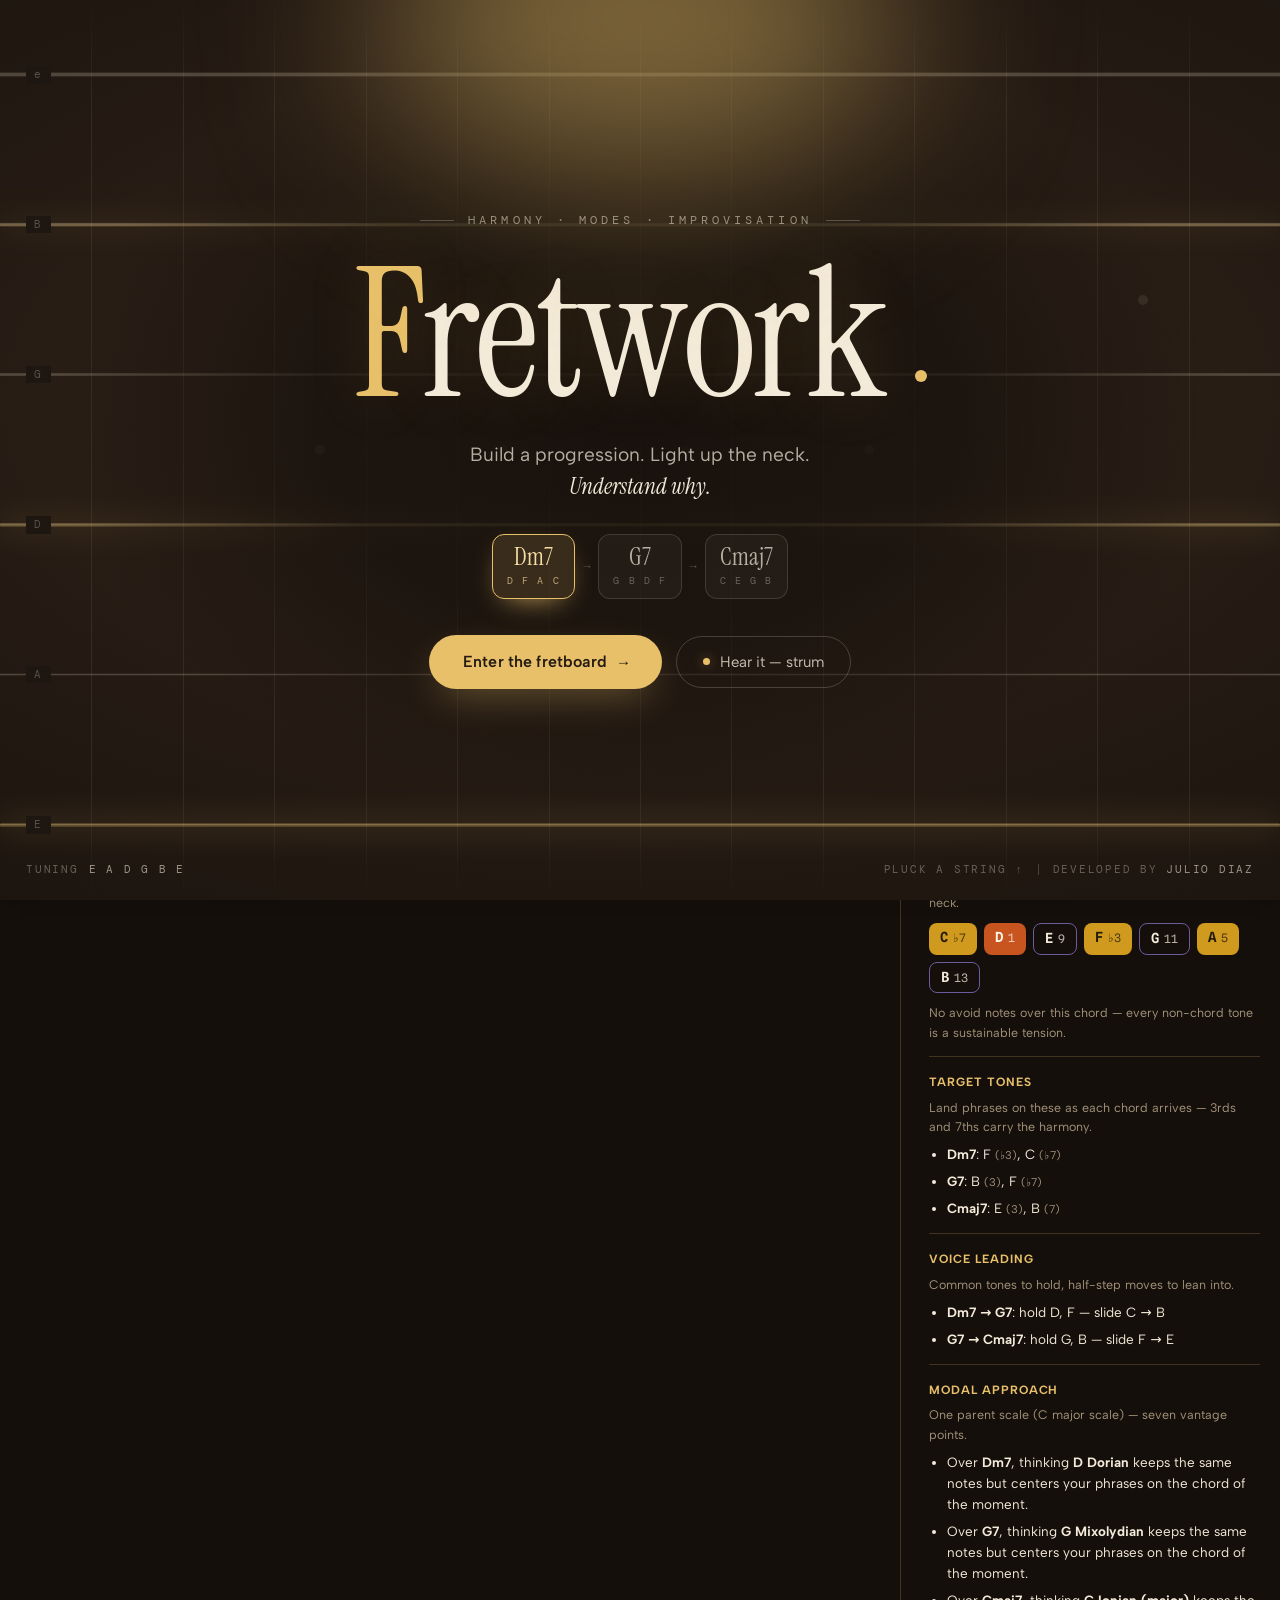
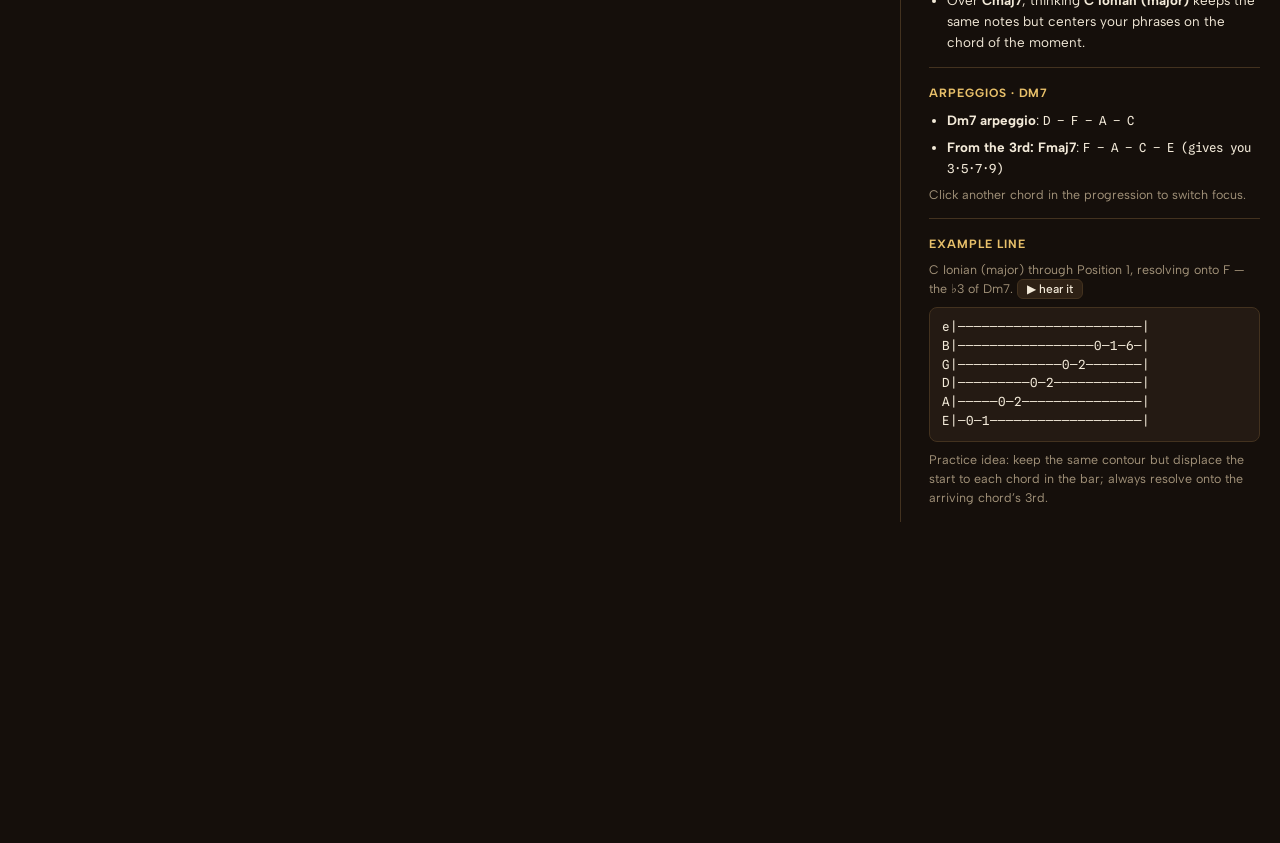
==== commit 35a59fea: "Number every fret and emphasize fretboard landmarks" ====
--- a/index.html
+++ b/index.html
@@ -1162,7 +1162,7 @@
   const top = compact ? 12 : 18;
   const nutX = compact ? 26 : 46;
   const W = compact ? 560 : 1440;
-  const H = top + rowH * 5 + (compact ? 26 : 40);
+  const H = top + rowH * 5 + (compact ? 26 : 46);
   const r = compact ? 7.5 : 11;
   const boardTop = top - rowH / 2 - 2;
   const boardH = rowH * 5 + rowH + 4;
@@ -1225,12 +1225,22 @@
     s += `<text x="${nutX - (compact ? 14 : 24)}" y="${stringY(st) + 3.5}" font-size="${compact ? 9 : 11}" fill="var(--muted)" text-anchor="middle">${STRING_LABELS[st]}</text>`;
   }
 
-  // Fret numbers
-  const numY = boardTop + boardH + (compact ? 12 : 17);
-  for (const f of [...INLAY_FRETS, ...DOUBLE_INLAYS]) {
-    if (f > frets) continue;
+  // Fret numbers: every fret on the full neck, with the inlay frets
+  // (3 5 7 9 12 …) set bolder so the eye can land on them from a distance.
+  // Compact library diagrams keep just the inlay frets.
+  const numY = boardTop + boardH + (compact ? 12 : 21);
+  const landmarks = [...INLAY_FRETS, ...DOUBLE_INLAYS];
+  for (let f = 1; f <= frets; f++) {
+    const landmark = landmarks.includes(f);
+    if (compact && !landmark) continue;
     const cx = (fretX(f - 1, frets, W - 6, nutX) + fretX(f, frets, W - 6, nutX)) / 2;
-    s += `<text x="${cx.toFixed(1)}" y="${numY}" font-size="${compact ? 8.5 : 10.5}" fill="var(--muted)" text-anchor="middle">${f}</text>`;
+    if (compact) {
+      s += `<text x="${cx.toFixed(1)}" y="${numY}" font-size="8.5" fill="var(--muted)" text-anchor="middle">${f}</text>`;
+    } else if (landmark) {
+      s += `<text x="${cx.toFixed(1)}" y="${numY}" font-size="13.5" font-weight="700" fill="var(--ink)" text-anchor="middle">${f}</text>`;
+    } else {
+      s += `<text x="${cx.toFixed(1)}" y="${numY}" font-size="10.5" fill="var(--muted)" text-anchor="middle" opacity="0.8">${f}</text>`;
+    }
   }
 
   // Note markers
